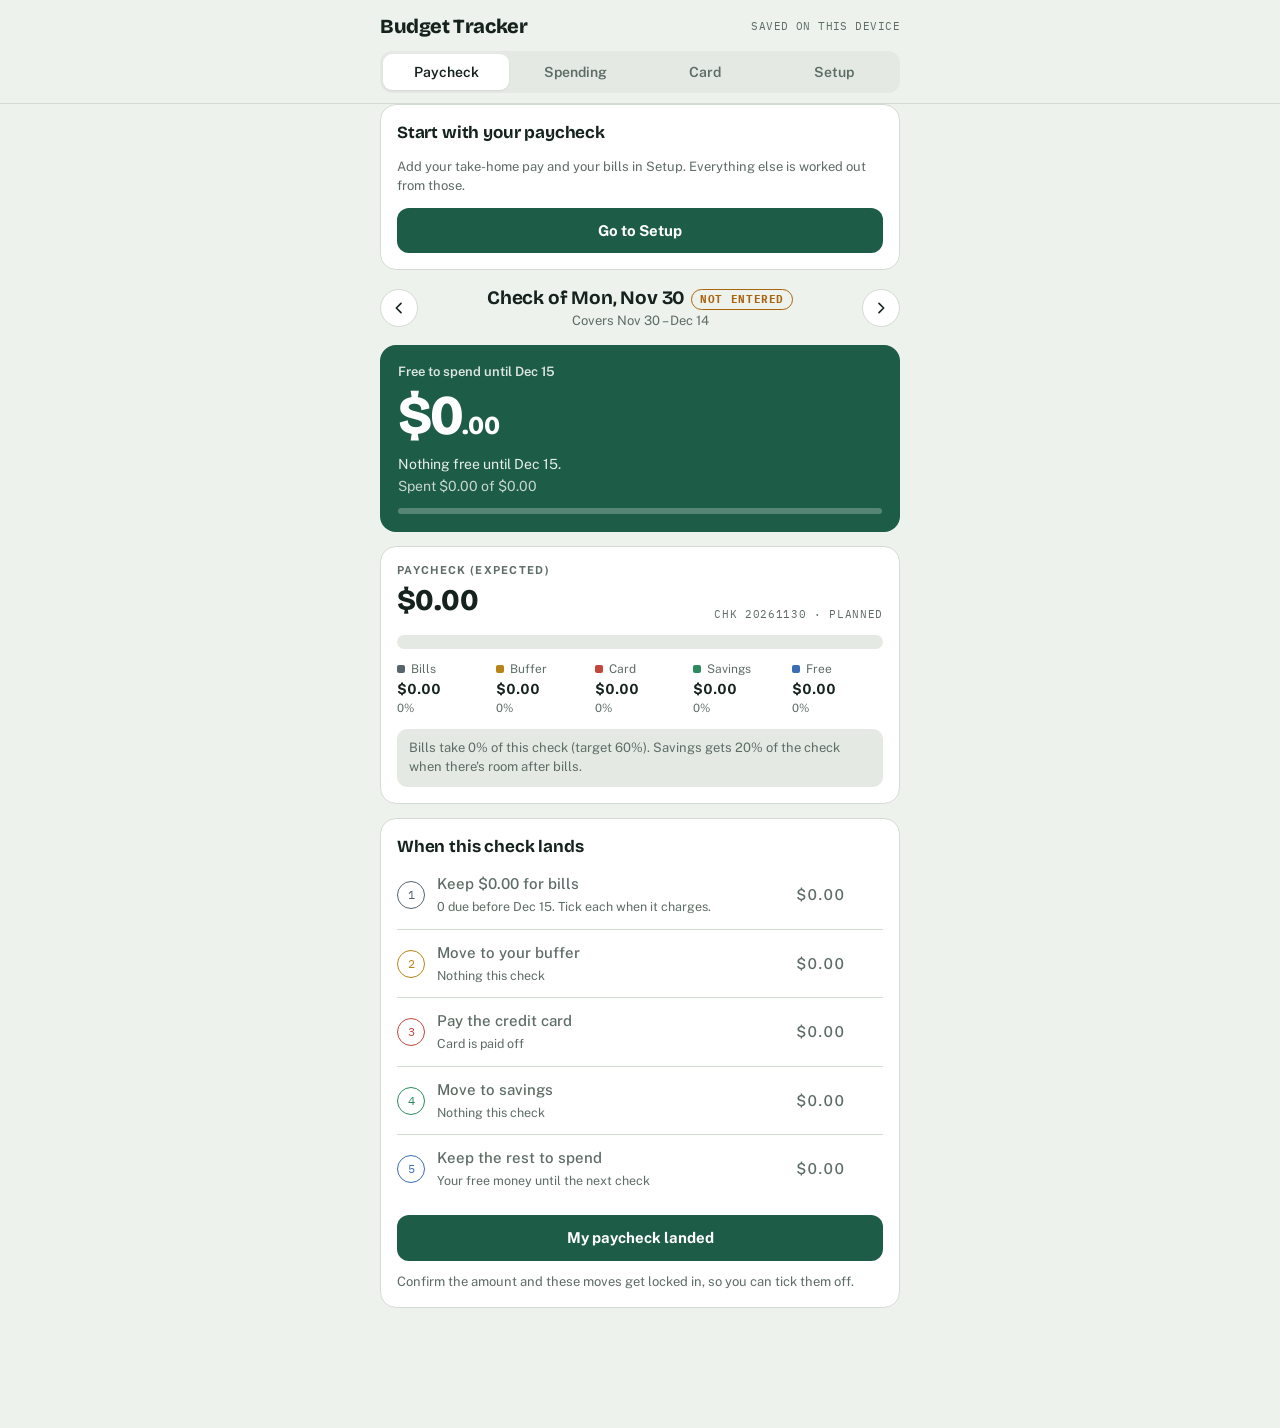
==== budget-tracker/index.html @ e177f589 "Add Budget Tracker: paycheck plan, buffer-then-card payoff, spending log, color themes Co-Authored-B" ====
<!doctype html><html lang="en"><head><meta charset="utf-8"><meta name="viewport" content="width=device-width,initial-scale=1,viewport-fit=cover"><style>:root{color-scheme:light;box-sizing:border-box;padding-top:env(safe-area-inset-top,0px);padding-bottom:env(safe-area-inset-bottom,0px)}body{margin:0;font:14px -apple-system,BlinkMacSystemFont,sans-serif}img{max-width:100%}[hidden]{display:none!important}</style></head><body>
<title>Andres Budget Tracker</title>
<link rel="preconnect" href="https://fonts.googleapis.com">
<link rel="preconnect" href="https://fonts.gstatic.com" crossorigin>
<link rel="stylesheet" href="https://fonts.googleapis.com/css2?family=Bricolage+Grotesque:opsz,wght@12..96,600;12..96,700;12..96,800&family=Public+Sans:wght@400;500;600;700&family=IBM+Plex+Mono:wght@500&display=swap">
<style>
/* Layout: one phone-width column; each paycheck is a cheque stub split into five envelopes (bills, buffer, card, savings, free), with a checklist of what to move when it lands. */
:root{
  --bg:#eef2ed; --surface:#ffffff; --sunk:#e4eae3; --ink:#15221d; --muted:#5d6c65; --line:#d3dcd2;
  --accent:#1d5c47; --accent-ink:#ffffff;
  --c-bills:#56646e; --c-buffer:#b8841a; --c-card:#c2463a; --c-save:#2d8a5d; --c-free:#3a6db3;
  --warn:#a8650e; --bad:#b83a2e; --good:#25784f;
  --display:"Bricolage Grotesque", "Avenir Next", ui-sans-serif, system-ui, sans-serif;
  --body:"Public Sans", ui-sans-serif, system-ui, -apple-system, "Segoe UI", sans-serif;
  --mono:"IBM Plex Mono", ui-monospace, "SF Mono", Menlo, monospace;
  --r:16px;
}
@media (prefers-color-scheme: dark){:root:not([data-theme="light"]){
  --bg:#0e1412; --surface:#161e1b; --sunk:#1d2723; --ink:#e5ebe6; --muted:#93a29b; --line:#27322d;
  --accent:#72c9a3; --accent-ink:#0b1310;
  --c-bills:#a2b2bd; --c-buffer:#e2b14e; --c-card:#ee7a6a; --c-save:#66c592; --c-free:#7ea8e6;
  --warn:#e4a64a; --bad:#ef7b6b; --good:#66c592; color-scheme:dark;
}}
:root[data-theme="dark"]{
  --bg:#0e1412; --surface:#161e1b; --sunk:#1d2723; --ink:#e5ebe6; --muted:#93a29b; --line:#27322d;
  --accent:#72c9a3; --accent-ink:#0b1310;
  --c-bills:#a2b2bd; --c-buffer:#e2b14e; --c-card:#ee7a6a; --c-save:#66c592; --c-free:#7ea8e6;
  --warn:#e4a64a; --bad:#ef7b6b; --good:#66c592; color-scheme:dark;
}
/* Color themes: each swaps the accent (hero, buttons, active states) with its own light and dark value. */
:root[data-accent="ocean"]{--accent:#1f4f8a}
:root[data-accent="plum"]{--accent:#5a3577}
:root[data-accent="ember"]{--accent:#9a3d12}
:root[data-accent="graphite"]{--accent:#2b3036}
:root[data-accent="rose"]{--accent:#8f2f52}
@media (prefers-color-scheme: dark){
  :root:not([data-theme="light"])[data-accent="ocean"]{--accent:#84aee8}
  :root:not([data-theme="light"])[data-accent="plum"]{--accent:#c7a3e3}
  :root:not([data-theme="light"])[data-accent="ember"]{--accent:#f19366}
  :root:not([data-theme="light"])[data-accent="graphite"]{--accent:#c9d1d8}
  :root:not([data-theme="light"])[data-accent="rose"]{--accent:#f08fb3}
}
:root[data-theme="dark"][data-accent="ocean"]{--accent:#84aee8}
:root[data-theme="dark"][data-accent="plum"]{--accent:#c7a3e3}
:root[data-theme="dark"][data-accent="ember"]{--accent:#f19366}
:root[data-theme="dark"][data-accent="graphite"]{--accent:#c9d1d8}
:root[data-theme="dark"][data-accent="rose"]{--accent:#f08fb3}
.swatches{display:grid;grid-template-columns:repeat(3,1fr);gap:8px}
.swatch{display:flex;align-items:center;gap:8px;padding:10px;border:1px solid var(--line);border-radius:12px;background:var(--surface);font-weight:600;font-size:14px;min-width:0}
.swatch i{width:22px;height:22px;border-radius:50%;flex:none;background:linear-gradient(135deg,var(--swl) 50%,var(--swd) 50%)}
.swatch[aria-pressed="true"]{border-color:var(--ink);box-shadow:inset 0 0 0 1px var(--ink)}
@media (max-width:380px){.swatches{grid-template-columns:repeat(2,1fr)}}
*{box-sizing:border-box}
html,body{background:var(--bg)}
body{color:var(--ink);font-family:var(--body);font-size:15px;line-height:1.45;-webkit-font-smoothing:antialiased;padding-inline:16px}
.num{font-variant-numeric:tabular-nums}
button{font:inherit;color:inherit;cursor:pointer;border:0;background:none;padding:0}
button:focus-visible,input:focus-visible,select:focus-visible,a:focus-visible{outline:2px solid var(--accent);outline-offset:2px}
#app{max-width:520px;margin:0 auto;padding-block:0 120px;display:flex;flex-direction:column;gap:14px}

header.top{position:sticky;top:env(safe-area-inset-top,0px);z-index:8;background:var(--bg);padding-block:12px 10px;margin-inline:-16px;padding-inline:16px;border-bottom:1px solid var(--line)}
header.top .in{max-width:520px;margin:0 auto;display:flex;flex-direction:column;gap:10px}
.brand{display:flex;justify-content:space-between;align-items:center;gap:10px}
.brand h1{font-family:var(--display);font-size:20px;font-weight:800;letter-spacing:-.02em;margin:0}
.save{font-family:var(--mono);font-size:11px;color:var(--muted);letter-spacing:.04em;text-transform:uppercase}
.tabs{display:grid;grid-template-columns:repeat(4,1fr);background:var(--sunk);border-radius:12px;padding:3px;gap:3px}
.tabs button{border-radius:9px;padding:8px 4px;font-weight:600;font-size:14px;color:var(--muted)}
.tabs button[aria-current="page"]{background:var(--surface);color:var(--ink);box-shadow:0 1px 2px rgba(0,0,0,.08)}

.pnav{display:flex;align-items:center;gap:10px}
.pnav .mid{flex:1;min-width:0;text-align:center}
.pnav h2{font-family:var(--display);font-size:19px;font-weight:700;margin:0;letter-spacing:-.01em;text-wrap:balance}
.pnav small{display:block;color:var(--muted);font-size:13px}
.arrow{width:38px;height:38px;border-radius:50%;border:1px solid var(--line);background:var(--surface);display:grid;place-items:center;flex:none}
.arrow svg{width:16px;height:16px}
.pill{display:inline-block;font-family:var(--mono);font-size:10.5px;letter-spacing:.06em;text-transform:uppercase;padding:2px 8px;border-radius:99px;background:var(--sunk);color:var(--muted);vertical-align:middle;margin-left:6px}
.pill.on{background:var(--accent);color:var(--accent-ink)}
.pill.warn{background:transparent;border:1px solid var(--warn);color:var(--warn)}

.hero{background:var(--accent);color:var(--accent-ink);border-radius:var(--r);padding:18px}
.hero .lab{font-size:13px;font-weight:600;opacity:.85}
.big{font-family:var(--display);font-size:56px;font-weight:800;letter-spacing:-.04em;line-height:1;margin:6px 0 10px}
.big .c{font-size:26px;letter-spacing:-.01em}
.hero .sub{font-size:14px;opacity:.9}
.hero .track{height:6px;border-radius:9px;background:color-mix(in srgb,var(--accent-ink) 25%,transparent);margin-top:12px;overflow:hidden}
.hero .track i{display:block;height:100%;background:var(--accent-ink);border-radius:9px}
.hero.neg .big{text-decoration:none}

.card{background:var(--surface);border:1px solid var(--line);border-radius:var(--r);padding:16px;display:flex;flex-direction:column;gap:12px}
.card h3{font-family:var(--display);font-size:17px;font-weight:700;margin:0;letter-spacing:-.01em}
.card .hint{font-size:13px;color:var(--muted);margin:0}
.eyebrow{font-size:11px;font-weight:700;letter-spacing:.12em;text-transform:uppercase;color:var(--muted);margin:0}

/* the cheque stub */
.stub{border-top:2px dashed var(--line);padding-top:14px;margin-top:-2px}
.stubhead{display:flex;justify-content:space-between;align-items:flex-end;gap:10px;flex-wrap:wrap}
.stubhead .amt{font-family:var(--display);font-size:30px;font-weight:800;letter-spacing:-.02em}
.micr{font-family:var(--mono);font-size:11px;color:var(--muted);letter-spacing:.06em}
.strip{display:flex;height:14px;border-radius:7px;overflow:hidden;background:var(--sunk);gap:2px}
.strip i{display:block;height:100%;min-width:0}
.legend{display:grid;grid-template-columns:repeat(auto-fit,minmax(88px,1fr));gap:8px}
.legend div{display:flex;flex-direction:column;gap:1px;min-width:0}
.legend span{font-size:12px;color:var(--muted);display:flex;align-items:center;gap:6px}
.legend span::before{content:"";width:8px;height:8px;border-radius:2px;background:var(--dot)}
.legend b{font-weight:700;font-size:14px}
.legend em{font-style:normal;font-size:11.5px;color:var(--muted)}
.note{font-size:13px;color:var(--muted);margin:0;padding:10px 12px;border-radius:10px;background:var(--sunk)}
.note.warn{color:var(--ink);background:color-mix(in srgb,var(--warn) 14%,var(--surface))}
.note.bad{color:var(--ink);background:color-mix(in srgb,var(--bad) 14%,var(--surface))}

/* checklist */
.steps{display:flex;flex-direction:column}
.step{display:grid;grid-template-columns:28px 1fr auto;gap:12px;align-items:center;padding:12px 0;border-top:1px solid var(--line)}
.step:first-child{border-top:0;padding-top:2px}
.step .n{width:28px;height:28px;border-radius:50%;display:grid;place-items:center;font-family:var(--mono);font-size:12px;border:1.5px solid var(--dot,var(--muted));color:var(--dot,var(--muted))}
.step .t{min-width:0}
.step .t b{display:block;font-weight:600}
.step .t small{color:var(--muted);font-size:12.5px}
.step .v{font-weight:700;text-align:right}
.step.zero .t b,.step.zero .v{color:var(--muted);font-weight:500}
.tick{width:28px;height:28px;border-radius:8px;border:1.5px solid var(--line);display:grid;place-items:center;background:var(--surface)}
.tick svg{width:16px;height:16px;opacity:0}
.tick[aria-pressed="true"]{background:var(--good);border-color:var(--good);color:#fff}
.tick[aria-pressed="true"] svg{opacity:1}
.tick:disabled{opacity:.4;cursor:default}
.step.done .t b{text-decoration:line-through;text-decoration-color:var(--muted)}
.bills{margin:4px 0 0 40px;display:flex;flex-direction:column;border-left:2px solid var(--line);padding-left:12px}
.bill{display:grid;grid-template-columns:auto 1fr auto;gap:10px;align-items:center;padding:6px 0;font-size:14px}
.bill .tick{width:22px;height:22px;border-radius:6px}
.bill .tick svg{width:13px;height:13px}
.bill .nm{min-width:0}
.bill .nm small{color:var(--muted);font-family:var(--mono);font-size:11px;margin-left:6px}
.bill button.amt{font-weight:600;border-bottom:1px dashed var(--muted)}
.bill.paid .nm{color:var(--muted);text-decoration:line-through}

.btn{background:var(--accent);color:var(--accent-ink);font-weight:700;border-radius:12px;padding:12px 16px;text-align:center}
.btn.ghost{background:var(--sunk);color:var(--ink)}
.btn.danger{background:transparent;color:var(--bad);border:1px solid var(--bad)}
.btn.sm{padding:8px 12px;font-size:14px;border-radius:10px}
.row2{display:flex;gap:10px;flex-wrap:wrap}
.row2 .btn{flex:1}
.linkbtn{color:var(--accent);font-weight:600;font-size:14px}

.kv{display:flex;flex-direction:column}
.kv div{display:flex;justify-content:space-between;gap:12px;padding:9px 0;border-top:1px solid var(--line);font-size:14.5px}
.kv div:first-child{border-top:0;padding-top:0}
.kv span{color:var(--muted)}
.kv b{font-weight:600;text-align:right}

.meter{height:10px;border-radius:9px;background:var(--sunk);overflow:hidden}
.meter i{display:block;height:100%;border-radius:9px}

.tx{display:grid;grid-template-columns:1fr auto;gap:10px;padding:10px 0;border-top:1px solid var(--line);width:100%;text-align:left;align-items:center}
.tx:first-of-type{border-top:0}
.tx b{font-weight:600;display:block;white-space:nowrap;overflow:hidden;text-overflow:ellipsis}
.tx small{color:var(--muted);font-size:12.5px}
.tag{font-family:var(--mono);font-size:10.5px;letter-spacing:.05em;text-transform:uppercase;padding:1px 6px;border-radius:5px;border:1px solid currentColor;margin-left:6px}
.tag.card{color:var(--c-card)} .tag.debit{color:var(--muted)}
.wk{display:flex;justify-content:space-between;font-size:11px;font-weight:700;letter-spacing:.1em;text-transform:uppercase;color:var(--muted);padding-top:6px}
.empty{color:var(--muted);font-size:14px;text-align:center;padding:14px 0}

.tablewrap{overflow-x:auto;margin-inline:-4px}
table{width:100%;border-collapse:collapse;font-size:13.5px;min-width:340px}
th{font-size:11px;letter-spacing:.08em;text-transform:uppercase;color:var(--muted);font-weight:700;text-align:right;padding:6px 4px;border-bottom:1px solid var(--line)}
th:first-child,td:first-child{text-align:left}
td{padding:8px 4px;border-bottom:1px solid var(--line);text-align:right}
tr.hit td{color:var(--good);font-weight:700}

.fab{position:fixed;right:max(16px,calc(50% - 244px));bottom:calc(20px + env(safe-area-inset-bottom,0px));background:var(--accent);color:var(--accent-ink);font-weight:700;border-radius:99px;padding:14px 20px;box-shadow:0 8px 24px rgba(0,0,0,.2);z-index:9;display:flex;gap:8px;align-items:center}
.fab svg{width:18px;height:18px}

.scrim{position:fixed;inset:0;background:rgba(5,12,9,.5);z-index:30;display:flex;align-items:flex-end;justify-content:center}
.sheet{background:var(--bg);width:100%;max-width:540px;max-height:92%;overflow:auto;border-radius:22px 22px 0 0;padding:12px 16px calc(22px + env(safe-area-inset-bottom,0px))}
@media (min-width:640px){.scrim{align-items:center}.sheet{border-radius:22px}}
.sheet h3{font-family:var(--display);font-size:21px;font-weight:800;margin:8px 0 4px;letter-spacing:-.01em}
.sheet p.hint{color:var(--muted);font-size:14px;margin:0 0 14px}
.sheet form{display:flex;flex-direction:column;gap:14px}
.field{display:flex;flex-direction:column;gap:6px;min-width:0}
.field label,.flabel{font-size:12px;font-weight:700;letter-spacing:.06em;text-transform:uppercase;color:var(--muted)}
.field .hint{font-size:12.5px;color:var(--muted);margin:0}
input,select{font:inherit;color:var(--ink);background:var(--surface);border:1px solid var(--line);border-radius:10px;padding:11px 12px;width:100%;min-width:0}
input[type=range]{padding:0;border:0;background:none;accent-color:var(--accent)}
.money{position:relative}
.money::before{content:"$";position:absolute;left:12px;top:50%;transform:translateY(-50%);color:var(--muted);font-weight:600}
.money input{padding-left:24px}
.money.big input{font-family:var(--display);font-size:34px;font-weight:800;padding:12px 12px 12px 32px}
.money.big::before{font-size:24px;left:14px}
.grid2{display:grid;grid-template-columns:1fr 1fr;gap:10px}
.chips{display:flex;gap:8px;flex-wrap:wrap}
.chips button{padding:9px 14px;border-radius:99px;border:1px solid var(--line);background:var(--surface);font-weight:600;font-size:14px}
.chips button[aria-pressed="true"]{background:var(--accent);border-color:var(--accent);color:var(--accent-ink)}
.toast{position:fixed;left:50%;transform:translateX(-50%);top:calc(14px + env(safe-area-inset-top,0px));background:var(--ink);color:var(--bg);padding:10px 16px;border-radius:99px;font-size:14px;font-weight:600;z-index:50;max-width:calc(100% - 32px)}
.loading{padding:60px 0;text-align:center;color:var(--muted)}
@media (max-width:380px){.big{font-size:46px}.grid2{grid-template-columns:1fr}}
@media (prefers-reduced-motion: no-preference){.sheet{animation:up .2s ease-out}@keyframes up{from{transform:translateY(24px);opacity:.7}to{transform:none;opacity:1}}}
</style>

<header class="top"><div class="in">
  <div class="brand"><h1>Budget Tracker</h1><span class="save" id="savestate">Loading</span></div>
  <nav class="tabs" id="tabs" aria-label="Sections"></nav>
</div></header>
<main id="app"><p class="loading">Loading your paychecks, bills and card balance…</p></main>
<button class="fab" id="fab" hidden data-act="addtx"><svg viewBox="0 0 24 24" fill="none" stroke="currentColor" stroke-width="2.6" stroke-linecap="round"><path d="M12 5v14M5 12h14"/></svg>Add spending</button>
<div id="sheetroot"></div>
<div id="toastroot"></div>

<script>
(function(){
"use strict";
const $=s=>document.querySelector(s);
const esc=s=>String(s??"").replace(/[&<>"']/g,c=>({"&":"&amp;","<":"&lt;",">":"&gt;",'"':"&quot;","'":"&#39;"}[c]));
const r2=n=>Math.round((+n||0)*100)/100;
const sum=a=>r2(a.reduce((t,x)=>t+(+x||0),0));
const clone=o=>JSON.parse(JSON.stringify(o));
const uid=()=>Math.random().toString(36).slice(2,9);
function fmt(n,cents){const neg=n<0;const a=Math.abs(r2(n));const c=cents??(a%1!==0);return(neg?"−$":"$")+a.toLocaleString("en-US",{minimumFractionDigits:c?2:0,maximumFractionDigits:c?2:0});}
function bigMoney(n){const neg=n<0,a=Math.abs(r2(n));const d=Math.floor(a).toLocaleString("en-US");const c=String(Math.round((a%1)*100)).padStart(2,"0");return `${neg?"−":""}$${d}<span class="c">.${c}</span>`;}
const pad=n=>String(n).padStart(2,"0");
const iso=d=>`${d.getFullYear()}-${pad(d.getMonth()+1)}-${pad(d.getDate())}`;
const fromIso=s=>{const[y,m,d]=s.split("-").map(Number);return new Date(y,m-1,d);};
const ld=(y,m)=>new Date(y,m+1,0).getDate();
const DOW=["Sun","Mon","Tue","Wed","Thu","Fri","Sat"],MON=["Jan","Feb","Mar","Apr","May","Jun","Jul","Aug","Sep","Oct","Nov","Dec"];
const md=d=>`${MON[d.getMonth()]} ${d.getDate()}`;
const dmd=d=>`${DOW[d.getDay()]}, ${md(d)}`;
const ord=n=>n+(["th","st","nd","rd"][(n%100-20)%10]||["th","st","nd","rd"][n%100]||"th");
const dayLabel=d=>d==="each"?"Every check":d>=31?"Last day":ord(d);
const ICON={
  l:'<svg viewBox="0 0 24 24" fill="none" stroke="currentColor" stroke-width="2.4" stroke-linecap="round" stroke-linejoin="round"><path d="M15 5l-7 7 7 7"/></svg>',
  r:'<svg viewBox="0 0 24 24" fill="none" stroke="currentColor" stroke-width="2.4" stroke-linecap="round" stroke-linejoin="round"><path d="M9 5l7 7-7 7"/></svg>',
  ok:'<svg viewBox="0 0 24 24" fill="none" stroke="currentColor" stroke-width="3" stroke-linecap="round" stroke-linejoin="round"><path d="M5 12.5l4.5 4.5L19 7"/></svg>'
};

// ---------- state ----------
const BASE_SETTINGS={payAmount:0,payDays:[15,31],split:{bills:60,savings:20},bufferTarget:1000,order:"buffer",payoffMode:true,keepFree:0,bills:[]};
// ---------- look (color theme + light/dark) ----------
const ACCENTS=[["bank","Bank green","#1d5c47","#72c9a3"],["ocean","Ocean","#1f4f8a","#84aee8"],["plum","Plum","#5a3577","#c7a3e3"],["ember","Ember","#9a3d12","#f19366"],["graphite","Graphite","#2b3036","#c9d1d8"],["rose","Rose","#8f2f52","#f08fb3"]];
const LOOK="andres-budget-look";const hostTheme=document.documentElement.getAttribute("data-theme");
let look={accent:"bank",mode:"system"};
try{look={...look,...JSON.parse(localStorage.getItem(LOOK)||"{}")};}catch(e){}
function applyLook(){const r=document.documentElement;
  if(look.accent&&look.accent!=="bank")r.setAttribute("data-accent",look.accent);else r.removeAttribute("data-accent");
  if(look.mode==="light"||look.mode==="dark")r.setAttribute("data-theme",look.mode);else if(hostTheme)r.setAttribute("data-theme",hostTheme);else r.removeAttribute("data-theme");}
applyLook();
function setLook(patch){look={...look,...patch};applyLook();try{localStorage.setItem(LOOK,JSON.stringify(look));}catch(e){}S.look={...look};saveSettings();render();}
const payoffOn=bal=>S.payoffMode!==false&&(r2(S.bufferTarget-bal.buffer)>0.004||bal.card>0.004);
let S=clone(BASE_SETTINGS), B={buffer:0,card:0,savings:0,log:[]}, P={};
let mode="loading", DB=null, loaded={s:false,b:false,p:false}, pending=0, readOnly=false;
let DATES=[], CUR=0;
const TABS=[["plan","Paycheck"],["spend","Spending"],["card","Card"],["setup","Setup"]];
let ui={tab:(TABS.some(t=>t[0]===location.hash.slice(1))?location.hash.slice(1):"plan"),idx:null};

function normSettings(o){const s={...clone(BASE_SETTINGS),...clone(o||{})};s.split={...BASE_SETTINGS.split,...(s.split||{})};s.bills=(s.bills||[]).map(b=>({id:b.id||uid(),name:b.name||"Bill",amount:+b.amount||0,day:b.day==="each"?"each":Math.min(31,Math.max(1,+b.day||1)),variable:!!b.variable}));s.payDays=(s.payDays&&s.payDays.length?s.payDays:[15,31]).map(Number).sort((a,b)=>a-b);return s;}
function normBal(o){const b={buffer:0,card:0,savings:0,log:[],...clone(o||{})};b.buffer=r2(b.buffer);b.card=r2(b.card);b.savings=r2(b.savings);b.log=Array.isArray(b.log)?b.log:[];return b;}

function buildDates(){
  const t=new Date();const out=[];
  for(let k=-8;k<=26;k++){const base=new Date(t.getFullYear(),t.getMonth()+k,1);const y=base.getFullYear(),m=base.getMonth();
    [...new Set(S.payDays.map(d=>Math.min(d,ld(y,m))))].sort((a,b)=>a-b).forEach(d=>out.push(new Date(y,m,d)));}
  DATES=out;const ti=iso(t);CUR=0;DATES.forEach((d,i)=>{if(iso(d)<=ti)CUR=i;});
  if(ui.idx==null||ui.idx<0||ui.idx>=DATES.length-1)ui.idx=CUR;
}
const pid=i=>"p"+iso(DATES[i]);
const per=i=>P[pid(i)]||{};
function idxForDate(d){let k=0;DATES.forEach((x,i)=>{if(x<=d)k=i;});return k;}

function billsFor(i){
  const a=DATES[i],b=DATES[i+1];const res=[];
  S.bills.forEach(bl=>{
    if(bl.day==="each"){res.push({...bl,due:a});return;}
    for(const dd of [a,b]){const y=dd.getFullYear(),m=dd.getMonth();const due=new Date(y,m,Math.min(bl.day,ld(y,m)));
      if(due>=a&&due<b&&!res.some(r=>r.id===bl.id))res.push({...bl,due});}
  });
  return res.sort((x,y)=>x.due-y.due);
}
function billLines(i){const p=per(i);return billsFor(i).map(bl=>{const o=(p.bills||{})[bl.id]||{};return{...bl,amt:o.amt!=null?r2(o.amt):bl.amount,paid:!!o.paid};});}

function plan(i,bal){
  const p=per(i);const pay=r2(p.amount!=null?p.amount:S.payAmount);const lines=billLines(i);const billsTotal=sum(lines.map(l=>l.amt));const left=r2(pay-billsTotal);
  let b,c,s,save;
  if(p.locked){b=r2(p.locked.buffer);c=r2(p.locked.card);s=r2(p.locked.savings);save=r2(b+c+s);}
  else{const need=Math.max(0,r2(S.bufferTarget-bal.buffer));const owe=Math.max(0,r2(bal.card));const keep=Math.max(0,+S.keepFree||0);
    // Payoff mode: everything after bills (minus the free-money allowance) fills the buffer, then the card. Normal mode: the savings % does.
    const pool=payoffOn(bal)?Math.floor(Math.max(0,left-keep)):Math.floor(Math.min(pay*S.split.savings/100,Math.max(0,left)));
    if(S.order==="card"){c=Math.min(pool,owe);b=Math.min(r2(pool-c),need);}else{b=Math.min(pool,need);c=Math.min(r2(pool-b),owe);}
    b=r2(b);c=r2(c);
    if(payoffOn(bal)){const done=r2(need+owe-b-c)<=0.004;s=done?Math.floor(Math.min(pay*S.split.savings/100,Math.max(0,left-b-c-keep))):0;}
    else s=r2(pool-b-c);
    save=r2(b+c+s);}
  return{pay,lines,billsTotal,left,save,buffer:b,card:c,savings:s,fun:r2(left-save),locked:!!p.locked};
}
function spentOf(i){const tx=per(i).tx||[];const card=sum(tx.filter(t=>t.method==="card").map(t=>t.amount));const debit=sum(tx.filter(t=>t.method!=="card").map(t=>t.amount));return{card,debit,total:r2(card+debit),covered:r2(per(i).coverPaid||0)};}

// Walk forward from the current check, applying planned moves to simulated balances.
function projection(n){
  const sim={buffer:B.buffer,card:B.card,savings:B.savings};const rows=[];const before={};
  for(let i=CUR;i<Math.min(CUR+n,DATES.length-1);i++){
    before[i]={...sim};const p=per(i);const pl=plan(i,sim);const mv=p.moves||{};
    const db=p.locked&&mv.buffer?0:pl.buffer, dc=p.locked&&mv.card?0:pl.card, ds=p.locked&&mv.savings?0:pl.savings;
    sim.buffer=r2(sim.buffer+db);sim.card=r2(Math.max(0,sim.card-dc));sim.savings=r2(sim.savings+ds);
    rows.push({i,pl,after:{...sim}});
  }
  return{rows,before};
}
function planShown(i){if(per(i).locked||i<=CUR)return plan(i,B);const pr=projection(i-CUR+1);return plan(i,pr.before[i]||B);}

// ---------- persistence ----------
const LS="andres-budget-v1";
let chains={};
function setSave(){const el=$("#savestate");if(!el)return;el.textContent=mode==="loading"?"Loading":mode==="local"?"Saved on this device":readOnly?"View only":pending?"Saving…":"Saved";}
function write(path,data){
  if(mode==="local"){try{localStorage.setItem(LS,JSON.stringify({settings:S,balances:B,periods:P}));}catch(e){}setSave();return;}
  if(mode!=="db"||readOnly)return;
  pending++;setSave();
  const prev=chains[path]||Promise.resolve();
  chains[path]=prev.then(()=>DB.doc(path).set(clone(data))).catch(e=>{
    if(e&&e.code==="invalid_argument"){readOnly=true;toast("You can view this budget but not change it.");}
    else toast("Couldn't save that change. Check your connection and try again.");
  }).finally(()=>{pending--;setSave();});
}
const saveSettings=()=>write("budget/settings",S);
const saveBal=()=>write("budget/balances",B);
const savePer=i=>{const id=pid(i);P[id]={date:iso(DATES[i]),...(P[id]||{})};write("periods/"+id,P[id]);};
function logBal(kind,amt,note){B.log.unshift({t:Date.now(),kind,amt:r2(amt),note:note||"",card:B.card,buffer:B.buffer});B.log=B.log.slice(0,80);}

function startLocal(){
  if(mode!=="loading")return;mode="local";
  try{const v=JSON.parse(localStorage.getItem(LS)||"null");if(v){S=normSettings(v.settings);B=normBal(v.balances);P=v.periods||{};}}catch(e){}
  buildDates();render();
}
async function boot(){
  const fallback=setTimeout(startLocal,11000);
  if(!window.claude||typeof window.claude.use!=="function"){clearTimeout(fallback);startLocal();return;}
  let db=null;try{[db]=await Promise.all([window.claude.use("db"),window.claude.use("user")]);}catch(e){}
  clearTimeout(fallback);
  if(!db){startLocal();return;}
  if(mode!=="loading")return;
  DB=db;mode="db";
  const go=()=>{if(loaded.s&&loaded.b&&loaded.p){buildDates();render();}};
  const err=()=>{toast("Lost the connection to your saved budget. Reload to reconnect.");};
  db.doc("budget/settings").onSnapshot(s=>{S=normSettings(s.exists?s.data():null);if(S.look){look={...look,...S.look};applyLook();try{localStorage.setItem(LOOK,JSON.stringify(look));}catch(e){}}loaded.s=true;go();},err);
  db.doc("budget/balances").onSnapshot(s=>{B=normBal(s.exists?s.data():null);loaded.b=true;go();},err);
  db.collection("periods").onSnapshot(q=>{const o={};q.docs.forEach(d=>{o[d.id]=clone(d.data());});P=o;loaded.p=true;go();},err);
}

// ---------- render ----------
function render(){
  $("#tabs").innerHTML=TABS.map(([k,l])=>`<button data-tab="${k}" ${ui.tab===k?'aria-current="page"':""}>${l}</button>`).join("");
  setSave();
  if(mode==="loading")return;
  const views={plan:vPlan,spend:vSpend,card:vCard,setup:vSetup};
  const y=window.scrollY;
  $("#app").innerHTML=(setupNeeded()&&ui.tab!=="setup"?setupBanner():"")+views[ui.tab]();
  window.scrollTo(0,y);
  $("#fab").hidden=!(ui.tab==="plan"||ui.tab==="spend")||setupNeeded();
}
const setupNeeded=()=>!S.payAmount;
function setupBanner(){return `<section class="card"><h3>Start with your paycheck</h3><p class="hint">Add your take-home pay and your bills in Setup. Everything else is worked out from those.</p><button class="btn" data-tab="setup">Go to Setup</button></section>`;}

function pnav(){
  const i=ui.idx,a=DATES[i],b=new Date(DATES[i+1]-864e5);const p=per(i);
  const st=i===CUR?(p.locked?'<span class="pill on">Current</span>':'<span class="pill warn">Not entered</span>'):i===CUR+1?'<span class="pill">Next up</span>':i>CUR?'<span class="pill">Upcoming</span>':(p.locked?'<span class="pill">Past</span>':'<span class="pill">Past</span>');
  return `<div class="pnav"><button class="arrow" data-act="prev" aria-label="Previous paycheck" ${i<=0?"disabled":""}>${ICON.l}</button>
  <div class="mid"><h2>Check of ${dmd(a)}${st}</h2><small>Covers ${md(a)} – ${md(b)}</small></div>
  <button class="arrow" data-act="next" aria-label="Next paycheck" ${i>=DATES.length-2?"disabled":""}>${ICON.r}</button></div>`;
}
function daysLeft(i){const end=DATES[i+1];const t=new Date();t.setHours(0,0,0,0);return Math.max(1,Math.round((end-t)/864e5));}

function vPlan(){
  const i=ui.idx;const pl=planShown(i);const p=per(i);const sp=spentOf(i);const mv=p.moves||{};
  let h=pnav();
  // hero
  if(i<=CUR){
    const free=r2(pl.fun-sp.total);const pct=pl.fun>0?Math.min(100,sp.total/pl.fun*100):(sp.total>0?100:0);
    const sub=i===CUR?(free>0?`${fmt(r2(free/daysLeft(i)),true)} a day for the next ${daysLeft(i)} day${daysLeft(i)>1?"s":""}`:free<0?`Over by ${fmt(-free,true)}. It'll come out of your next check.`:`Nothing free until ${md(DATES[i+1])}.`):`Spent ${fmt(sp.total,true)} of ${fmt(pl.fun,true)}`;
    h+=`<section class="hero"><div class="lab">${i===CUR?`Free to spend until ${md(DATES[i+1])}`:"Left unspent this period"}</div><div class="big num">${bigMoney(free)}</div><div class="sub">${sub}</div>${i===CUR?`<div class="sub" style="opacity:.75;margin-top:2px">Spent ${fmt(sp.total,true)} of ${fmt(pl.fun,true)}</div>`:""}<div class="track"><i style="width:${pct}%"></i></div></section>`;
  }else{
    h+=`<section class="hero"><div class="lab">Planned free money from this check</div><div class="big num">${bigMoney(pl.fun)}</div><div class="sub">Lands ${dmd(DATES[i])}. Numbers assume no new card spending before then.</div></section>`;
  }
  // card cover prompt
  const owed=r2(sp.card-sp.covered);
  if(i<=CUR&&owed>0.004)h+=`<section class="card"><h3>Cover this period's card purchases</h3><p class="hint">You put ${fmt(sp.card,true)} on the card from your free money${sp.covered?`, and already sent ${fmt(sp.covered,true)}`:""}. The cash is still in checking, so send it to the card to keep the balance from growing.</p><button class="btn" data-act="cover" data-amt="${owed}">Pay ${fmt(owed,true)} to the card</button></section>`;
  // stub
  const segs=[["Bills",pl.billsTotal,"--c-bills"],["Buffer",pl.buffer,"--c-buffer"],["Card",pl.card,"--c-card"],["Savings",pl.savings,"--c-save"],["Free",Math.max(0,pl.fun),"--c-free"]];
  const tot=Math.max(pl.pay,pl.billsTotal,1);const billPct=pl.pay?Math.round(pl.billsTotal/pl.pay*100):0;
  let target;
  if(pl.left<0)target=`<p class="note bad">Bills due before your next check are ${fmt(-pl.left,true)} more than this paycheck. Cover the gap from your buffer, then refill it next check.</p>`;
  else if(billPct>S.split.bills)target=`<p class="note warn">Bills take ${billPct}% of this check, over your ${S.split.bills}% target. That's normal for the check that pays rent; your other check carries the savings.</p>`;
  else target=`<p class="note">Bills take ${billPct}% of this check (target ${S.split.bills}%). Savings gets ${S.split.savings}% of the check when there's room after bills.</p>`;
  if(!pl.locked&&pl.left>0&&payoffOn(i<=CUR?B:(projection(i-CUR+1).before[i]||B)))target+=`<p class="note">Payoff mode: everything left after bills${S.keepFree?` except ${fmt(S.keepFree)} to spend`:""} goes to your buffer, then the card. The ${S.split.savings}% split comes back once both are done.</p>`;
  h+=`<section class="card"><div class="stubhead"><div><p class="eyebrow">Paycheck${pl.locked?"":" (expected)"}</p><div class="amt num">${fmt(pl.pay,true)}</div></div><span class="micr">CHK ${iso(DATES[i]).replaceAll("-","")} · ${pl.locked?"LANDED":"PLANNED"}</span></div>
  <div class="strip" role="img" aria-label="How this paycheck splits">${segs.filter(s=>s[1]>0).map(s=>`<i style="width:${s[1]/tot*100}%;background:var(${s[2]})"></i>`).join("")}</div>
  <div class="legend">${segs.map(s=>`<div style="--dot:var(${s[2]})"><span>${s[0]}</span><b class="num">${fmt(s[1],true)}</b><em>${pl.pay?Math.round(s[1]/pl.pay*100):0}%</em></div>`).join("")}</div>${target}</section>`;
  // checklist
  const lk=pl.locked;
  const step=(n,key,label,amt,sub,color)=>{const zero=amt<=0.004;const on=!!mv[key];
    return `<div class="step${zero?" zero":""}${on?" done":""}" style="--dot:var(${color})"><span class="n">${n}</span><div class="t"><b>${label}</b><small>${sub}</small></div>
    <div class="row2" style="align-items:center;gap:10px;flex-wrap:nowrap"><span class="v num">${fmt(amt,true)}</span>${key&&!zero?`<button class="tick" data-act="move" data-k="${key}" aria-pressed="${on}" aria-label="Mark done" ${lk?"":"disabled"}>${ICON.ok}</button>`:'<span style="width:28px"></span>'}</div></div>`;};
  const billRows=pl.lines.length?`<div class="bills">${pl.lines.map(l=>`<div class="bill${l.paid?" paid":""}"><button class="tick" data-act="billpaid" data-id="${l.id}" aria-pressed="${l.paid}" aria-label="Mark ${esc(l.name)} paid">${ICON.ok}</button><span class="nm">${esc(l.name)}<small>${l.day==="each"?"this check":DOW[l.due.getDay()]+" "+md(l.due)}</small></span><button class="amt num" data-act="billamt" data-id="${l.id}" aria-label="Change ${esc(l.name)} amount">${fmt(l.amt,true)}</button></div>`).join("")}</div>`:"";
  const afterCard=Math.max(0,r2((i<=CUR?B.card:(projection(i-CUR+1).before[i]||B).card)-(mv.card?0:pl.card)));
  const bufNow=i<=CUR?B.buffer:(projection(i-CUR+1).before[i]||B).buffer;
  h+=`<section class="card"><div class="stubhead"><h3>${lk?"Do these in order":"When this check lands"}</h3>${lk?`<button class="linkbtn" data-act="adjust">Adjust</button>`:""}</div>
  <div class="steps">
   <div>${step(1,null,`Keep ${fmt(pl.billsTotal,true)} for bills`,pl.billsTotal,`${pl.lines.length} due before ${md(DATES[i+1])}. Tick each when it charges.`,"--c-bills")}${billRows}</div>
   ${step(2,"buffer","Move to your buffer",pl.buffer,pl.buffer>0?`Buffer ${fmt(bufNow)} of ${fmt(S.bufferTarget)}`:bufNow>=S.bufferTarget?"Buffer is full":"Nothing this check","--c-buffer")}
   ${step(3,"card","Pay the credit card",pl.card,pl.card>0?`Balance after: ${fmt(afterCard,true)}`:B.card<=0?"Card is paid off":"Nothing this check","--c-card")}
   ${step(4,"savings","Move to savings",pl.savings,pl.savings>0?"Long-term savings":"Nothing this check","--c-save")}
   ${step(5,null,"Keep the rest to spend",Math.max(0,pl.fun),"Your free money until the next check","--c-free")}
  </div>
  ${lk?"":`<button class="btn" data-act="landed" ${i>CUR+1?"disabled style=\"opacity:.5\"":""}>My paycheck landed</button>${i>CUR+1?`<p class="hint">You can enter this check once it's the next one up.</p>`:`<p class="hint">Confirm the amount and these moves get locked in, so you can tick them off.</p>`}`}
  </section>`;
  return h;
}

function vSpend(){
  const i=ui.idx;const pl=planShown(i);const sp=spentOf(i);const tx=(per(i).tx||[]).slice().sort((a,b)=>b.date.localeCompare(a.date)||b.t-a.t);
  let h=pnav();
  h+=`<section class="card"><div class="legend">
   <div style="--dot:var(--c-free)"><span>Free money</span><b class="num">${fmt(pl.fun,true)}</b></div>
   <div style="--dot:var(--c-bills)"><span>Debit spent</span><b class="num">${fmt(sp.debit,true)}</b></div>
   <div style="--dot:var(--c-card)"><span>Card spent</span><b class="num">${fmt(sp.card,true)}</b></div>
   <div style="--dot:var(--accent)"><span>Left</span><b class="num">${fmt(r2(pl.fun-sp.total),true)}</b></div></div>
   <div class="meter"><i style="width:${pl.fun>0?Math.min(100,sp.total/pl.fun*100):0}%;background:${sp.total>pl.fun?"var(--bad)":"var(--c-free)"}"></i></div>
   ${r2(sp.card-sp.covered)>0.004?`<div class="row2" style="align-items:center"><p class="hint" style="flex:2">${fmt(r2(sp.card-sp.covered),true)} on the card isn't covered yet.</p><button class="btn sm" data-act="cover" data-amt="${r2(sp.card-sp.covered)}">Pay it</button></div>`:""}</section>`;
  h+=`<section class="card"><h3>Spending this period</h3>`;
  if(!tx.length)h+=`<p class="empty">No spending logged yet. Tap Add spending each time you buy something outside your bills.</p>`;
  else{
    let wk="";tx.forEach(t=>{const d=fromIso(t.date);const ws=new Date(d);ws.setDate(d.getDate()-d.getDay());const k=iso(ws);
      if(k!==wk){wk=k;const wsum=sum(tx.filter(x=>{const xd=fromIso(x.date);const xs=new Date(xd);xs.setDate(xd.getDate()-xd.getDay());return iso(xs)===k;}).map(x=>x.amount));h+=`<div class="wk"><span>Week of ${md(ws)}</span><span class="num">${fmt(wsum,true)}</span></div>`;}
      h+=`<button class="tx" data-act="edittx" data-id="${t.id}"><span><b>${esc(t.note||"Spending")}<span class="tag ${t.method==="card"?"card":"debit"}">${t.method==="card"?"Card":"Debit"}</span></b><small>${dmd(d)}</small></span><span class="num" style="font-weight:700">${fmt(t.amount,true)}</span></button>`;});
  }
  return h+`</section>`;
}

function vCard(){
  const pr=projection(26);const payoff=B.card>0?pr.rows.find(r=>r.after.card<=0):null;
  let h=`<section class="hero" style="background:${B.card>0?"var(--c-card)":"var(--good)"}"><div class="lab">Credit card balance</div><div class="big num">${bigMoney(B.card)}</div>
  <div class="sub">${B.card<=0?"Paid off. Keep it at $0 by covering card purchases each period.":payoff?`At this pace it hits $0 with your ${md(DATES[payoff.i])} check.`:"Not paid off within the next year at this pace. Raise your savings % in Setup to speed it up."}</div></section>
  <div class="row2"><button class="btn" data-act="setbal" data-k="card">Update card balance</button></div>`;
  const bp=S.bufferTarget?Math.min(100,B.buffer/S.bufferTarget*100):100;
  h+=`<section class="card"><div class="stubhead"><h3>Buffer</h3><button class="linkbtn" data-act="setbal" data-k="buffer">Update</button></div>
   <div class="stubhead"><span class="amt num" style="font-size:24px">${fmt(B.buffer,true)}</span><span class="micr">TARGET ${fmt(S.bufferTarget)}</span></div>
   <div class="meter"><i style="width:${bp}%;background:var(--c-buffer)"></i></div>
   <p class="hint">${B.buffer>=S.bufferTarget?"Full. Surprise bills come out of here, not the card.":`Until this is full, ${S.order==="card"?"the card gets paid first, then the buffer fills.":"your savings money fills this first, then goes to the card."} You can change the order in Setup.`}</p></section>`;
  h+=`<section class="card"><div class="stubhead"><h3>Savings</h3><button class="linkbtn" data-act="setbal" data-k="savings">Update</button></div><span class="amt num" style="font-family:var(--display);font-size:24px;font-weight:800">${fmt(B.savings,true)}</span></section>`;
  const rows=[];for(const r of pr.rows){rows.push(r);if(r.after.card<=0&&r.after.buffer>=S.bufferTarget&&rows.length>=4)break;if(rows.length>=14)break;}
  h+=`<section class="card"><h3>Payoff schedule</h3><p class="hint">Each paycheck from now, assuming your bills stay the same and you cover any new card purchases.</p>
   <div class="tablewrap"><table class="num"><thead><tr><th>Check</th><th>Buffer</th><th>Card pmt</th><th>Card after</th><th>Savings</th></tr></thead><tbody>
   ${rows.map(r=>`<tr class="${payoff&&r.i===payoff.i?"hit":""}"><td>${md(DATES[r.i])}${per(r.i).locked?" ✓":""}</td><td>${fmt(r.pl.buffer)}</td><td>${fmt(r.pl.card)}</td><td>${fmt(r.after.card)}</td><td>${fmt(r.pl.savings)}</td></tr>`).join("")}
   </tbody></table></div></section>`;
  const log=B.log.slice(0,15);
  h+=`<section class="card"><h3>Activity</h3>${log.length?`<div class="kv">${log.map(l=>`<div><span>${esc(l.note||l.kind)}<br><small class="micr">${new Date(l.t).toLocaleDateString("en-US",{month:"short",day:"numeric"})}</small></span><b class="num">${l.amt>0?"+":""}${fmt(l.amt,true)}</b></div>`).join("")}</div>`:`<p class="empty">Card payments, purchases and balance updates show up here.</p>`}</section>`;
  return h;
}

function vSetup(){
  const fn=Math.max(0,100-S.split.bills-S.split.savings);
  // monthly view from the next full cycle of checks
  const pr=projection(S.payDays.length+1);const cyc=pr.rows.slice(1,1+S.payDays.length);const mPay=sum(cyc.map(r=>r.pl.pay));
  const mB=sum(cyc.map(r=>r.pl.billsTotal)),mS=sum(cyc.map(r=>r.pl.save)),mF=sum(cyc.map(r=>Math.max(0,r.pl.fun)));
  const pc=v=>mPay?Math.round(v/mPay*100)+"%":"–";
  let h=`<section class="card"><div class="stubhead"><h3>Paycheck</h3><button class="linkbtn" data-act="editpay">Edit</button></div>
   <div class="kv"><div><span>Take-home per check</span><b class="num">${fmt(S.payAmount,true)}</b></div><div><span>Paydays</span><b>${S.payDays.map(dayLabel).join(" and ")}</b></div></div></section>
  <section class="card"><div class="stubhead"><h3>Split</h3><button class="linkbtn" data-act="editsplit">Edit</button></div>
   <div class="kv"><div><span>Bills target</span><b>${S.split.bills}%</b></div><div><span>Savings (buffer, card, then savings)</span><b>${S.split.savings}%</b></div><div><span>Free to spend target</span><b>${fn}%</b></div>
   <div><span>Buffer target</span><b class="num">${fmt(S.bufferTarget)}</b></div><div><span>Order</span><b>${S.order==="card"?"Card, then buffer":"Buffer, then card"}</b></div>
   <div><span>Payoff mode</span><b>${S.payoffMode!==false?(payoffOn(B)?"On":"On (done)"):"Off"}</b></div>${S.payoffMode!==false?`<div><span>Keep free per check while paying off</span><b class="num">${fmt(S.keepFree||0)}</b></div>`:""}</div>
   ${mPay?`<p class="note">Over a full month your bills are ${pc(mB)} of pay, savings ${pc(mS)}, free ${pc(mF)}.</p>`:""}</section>
  <section class="card"><div class="stubhead"><h3>Bills</h3><button class="linkbtn" data-act="editbill">Add bill</button></div>
   ${S.bills.length?`<div class="kv">${S.bills.slice().sort((a,b)=>(a.day==="each"?0:a.day)-(b.day==="each"?0:b.day)).map(b=>`<div><button style="text-align:left;flex:1" data-act="editbill" data-id="${b.id}"><b style="text-align:left">${esc(b.name)}</b>${b.variable?' <span class="tag debit">Varies</span>':""}<br><small style="color:var(--muted)">${b.day==="each"?"Comes out of every check":"Charges on the "+dayLabel(b.day)}</small></button><b class="num">${fmt(b.amount,true)}</b></div>`).join("")}
   <div><span>Monthly total</span><b class="num">${fmt(sum(S.bills.map(b=>b.day==="each"?b.amount*S.payDays.length:b.amount)),true)}</b></div></div>`:`<p class="empty">No bills yet. Add rent, utilities, loans and anything that charges on a set day.</p>`}
   <p class="hint">Each bill is paid from the paycheck that lands before its charge date. Split twice-a-month costs like groceries into two bills.</p></section>
  <section class="card"><h3>Color theme</h3>
   <div class="swatches">${ACCENTS.map(([k,n,l,d])=>`<button class="swatch" data-act="accent" data-v="${k}" aria-pressed="${look.accent===k}" style="--swl:${l};--swd:${d}"><i></i>${n}</button>`).join("")}</div>
   <div class="chips">${[["system","Match device"],["light","Light"],["dark","Dark"]].map(([k,n])=>`<button data-act="mode" data-v="${k}" aria-pressed="${look.mode===k}">${n}</button>`).join("")}</div></section>
  <section class="card"><h3>Balances</h3><div class="kv"><div><span>Credit card</span><b class="num">${fmt(B.card,true)}</b></div><div><span>Buffer</span><b class="num">${fmt(B.buffer,true)}</b></div><div><span>Savings</span><b class="num">${fmt(B.savings,true)}</b></div></div>
   <div class="row2"><button class="btn ghost sm" data-act="setbal" data-k="card">Card</button><button class="btn ghost sm" data-act="setbal" data-k="buffer">Buffer</button><button class="btn ghost sm" data-act="setbal" data-k="savings">Savings</button></div></section>`;
  return h;
}

// ---------- sheets ----------
let sheet=null;
function openSheet(html,onSubmit,onClick){
  $("#sheetroot").innerHTML=`<div class="scrim" id="scrim"><div class="sheet" role="dialog" aria-modal="true">${html}</div></div>`;
  sheet={onSubmit,onClick};
  const f=$("#sheetroot form");if(f){f.addEventListener("submit",e=>{e.preventDefault();sheet.onSubmit(new FormData(f),f);});const first=f.querySelector("input:not([type=hidden]):not([type=range])");if(first)setTimeout(()=>first.focus(),40);}
}
function closeSheet(){$("#sheetroot").innerHTML="";sheet=null;}
const num=v=>r2(parseFloat(String(v).replace(/[$,]/g,""))||0);
const money=(id,label,val,extra)=>`<div class="field"><label for="${id}">${label}</label><div class="money${extra?" big":""}"><input id="${id}" name="${id}" inputmode="decimal" value="${val!=null?r2(val):""}" autocomplete="off"></div></div>`;
const actions=(save,del)=>`<div class="row2">${del?`<button type="button" class="btn danger" data-sact="del">${del}</button>`:""}<button type="button" class="btn ghost" data-sact="close">Cancel</button><button class="btn">${save}</button></div>`;

function sheetLanded(){
  const i=ui.idx;const p=per(i);
  const calc=amt=>{const id=pid(i);const orig=P[id];P[id]={...(orig||{}),amount:amt};const pl=plan(i,B);if(orig)P[id]=orig;else delete P[id];return pl;};
  const pl=planShown(i);
  openSheet(`<h3>Paycheck for ${dmd(DATES[i])}</h3><p class="hint">Enter what actually hit your account. The moves below update to match; change any of them if you want.</p>
  <form>${money("pay","Amount that landed",pl.pay,true)}
   <div class="grid2">${money("buffer","To buffer",pl.buffer)}${money("card","To credit card",pl.card)}</div>${money("savings","To savings",pl.savings)}
   <p class="note" id="leftnote"></p>${actions("Lock it in")}</form>`,fd=>{
     const amt=num(fd.get("pay"));const lockv={buffer:num(fd.get("buffer")),card:num(fd.get("card")),savings:num(fd.get("savings"))};
     P[pid(i)]={...per(i),amount:amt,locked:lockv,moves:per(i).moves||{}};savePer(i);closeSheet();render();toast("Paycheck locked in. Tick off each move as you make it.");});
  const f=$("#sheetroot form");let touched=false;
  const upd=()=>{const amt=num(f.pay.value);const bt=billLines(i).reduce((t,l)=>t+l.amt,0);const fun=r2(amt-bt-num(f.buffer.value)-num(f.card.value)-num(f.savings.value));
    $("#leftnote").textContent=`Bills ${fmt(r2(bt),true)} · free to spend ${fmt(fun,true)}`;$("#leftnote").className="note"+(fun<0?" bad":"");};
  f.pay.addEventListener("input",()=>{if(!touched){const c=calc(num(f.pay.value));f.buffer.value=c.buffer;f.card.value=c.card;f.savings.value=c.savings;}upd();});
  ["buffer","card","savings"].forEach(k=>f[k].addEventListener("input",()=>{touched=true;upd();}));upd();
}
function sheetAdjust(){
  const i=ui.idx;const p=per(i);const pl=plan(i,B);const mv=p.moves||{};const anyDone=mv.buffer||mv.card||mv.savings;
  openSheet(`<h3>Adjust this check</h3><p class="hint">${anyDone?"Moves you've already ticked are locked. Untick one to change it.":"Change the amount or any move."}</p>
  <form>${money("pay","Paycheck amount",pl.pay)}<div class="grid2">${money("buffer","To buffer",pl.buffer)}${money("card","To credit card",pl.card)}</div>${money("savings","To savings",pl.savings)}
  ${actions("Save",anyDone?null:"Unlock")}</form>`,fd=>{
    const nv={buffer:num(fd.get("buffer")),card:num(fd.get("card")),savings:num(fd.get("savings"))};
    for(const k of ["buffer","card","savings"])if(mv[k])nv[k]=pl[k];
    P[pid(i)]={...per(i),amount:num(fd.get("pay")),locked:nv};savePer(i);closeSheet();render();toast("Saved");},
  act=>{if(act==="del"){const q={...per(i)};delete q.locked;delete q.moves;delete q.amount;P[pid(i)]=q;savePer(i);closeSheet();render();toast("Unlocked. It'll follow the automatic plan again.");}});
  const f=$("#sheetroot form");for(const k of ["buffer","card","savings"])if(mv[k])f[k].disabled=true;
}
function sheetTx(id){
  let found=null,fi=null;if(id)DATES.forEach((d,i)=>{const t=(per(i).tx||[]).find(x=>x.id===id);if(t){found=t;fi=i;}});
  const t=found||{amount:"",note:"",method:"debit",date:iso(new Date())};let method=t.method;
  openSheet(`<h3>${found?"Edit spending":"Add spending"}</h3><p class="hint">Anything outside your bills. Card purchases also get added to your card balance.</p>
  <form>${money("amount","Amount",t.amount===""?null:t.amount,true)}
   <div class="field"><label for="note">What for</label><input id="note" name="note" value="${esc(t.note)}" placeholder="Dinner, gas, Target run" autocomplete="off"></div>
   <div class="field"><span class="flabel">Paid with</span><div class="chips" id="meth"><button type="button" data-m="debit" aria-pressed="${method!=="card"}">Debit or cash</button><button type="button" data-m="card" aria-pressed="${method==="card"}">Credit card</button></div></div>
   <div class="field"><label for="date">Date</label><input id="date" name="date" type="date" value="${t.date}"></div>
   <p class="err" id="err" hidden style="color:var(--bad);margin:0;font-size:13px"></p>
   ${actions(found?"Save":"Add",found?"Delete":null)}</form>`,fd=>{
    const amount=num(fd.get("amount"));const date=fd.get("date")||iso(new Date());
    if(amount<=0){const e=$("#err");e.textContent="Enter an amount above $0.";e.hidden=false;return;}
    if(found)removeTx(fi,found);
    const ti=idxForDate(fromIso(date));const nt={id:found?found.id:uid(),t:Date.now(),amount,note:String(fd.get("note")||"").trim(),method,date};
    P[pid(ti)]={...per(ti),tx:[...(per(ti).tx||[]),nt]};
    if(method==="card"){B.card=r2(B.card+amount);logBal("purchase",amount,`Card: ${nt.note||"purchase"}`);saveBal();}
    savePer(ti);closeSheet();render();toast(found?"Saved":`Added ${fmt(amount,true)}`);},
  act=>{if(act==="del"&&found){removeTx(fi,found);closeSheet();render();toast("Deleted");}});
  $("#meth").addEventListener("click",e=>{const b=e.target.closest("[data-m]");if(!b)return;method=b.dataset.m;$("#meth").querySelectorAll("button").forEach(x=>x.setAttribute("aria-pressed",x===b));});
}
function removeTx(i,t){P[pid(i)]={...per(i),tx:(per(i).tx||[]).filter(x=>x.id!==t.id)};if(t.method==="card"){B.card=r2(Math.max(0,B.card-t.amount));logBal("purchase",-t.amount,`Removed card purchase: ${t.note||""}`);saveBal();}savePer(i);}
function sheetBal(k){
  const names={card:"credit card balance",buffer:"buffer balance",savings:"savings balance"};
  openSheet(`<h3>Update ${names[k]}</h3><p class="hint">${k==="card"?"Type the balance from your card app. New charges, interest, refunds — whatever changed, this resets it.":"Type what's in the account right now."}</p>
  <form>${money("v","Current balance",B[k],true)}${actions("Update")}</form>`,fd=>{
    const v=num(fd.get("v"));const d=r2(v-B[k]);B[k]=v;logBal("set",d,`${k==="card"?"Card":k==="buffer"?"Buffer":"Savings"} balance set to ${fmt(v,true)}`);saveBal();closeSheet();render();toast("Balance updated");});
}
function sheetBillAmt(id){
  const i=ui.idx;const l=billLines(i).find(x=>x.id===id);if(!l)return;
  openSheet(`<h3>${esc(l.name)} this period</h3><p class="hint">Change this only for this check, for example when electric comes in higher. Your usual amount is ${fmt(l.amount,true)}.</p>
  <form>${money("v","Amount",l.amt,true)}${actions("Save","Use usual amount")}</form>`,fd=>{
    const p=per(i);P[pid(i)]={...p,bills:{...(p.bills||{}),[id]:{...((p.bills||{})[id]||{}),amt:num(fd.get("v"))}}};savePer(i);closeSheet();render();},
  act=>{if(act==="del"){const p=per(i);const bl={...(p.bills||{})};if(bl[id]){bl[id]={...bl[id]};delete bl[id].amt;}P[pid(i)]={...p,bills:bl};savePer(i);closeSheet();render();}});
}
function sheetPay(){
  const dayOpts=sel=>Array.from({length:31},(_,k)=>k+1).map(d=>`<option value="${d}" ${+sel===d?"selected":""}>${dayLabel(d)}</option>`).join("");
  openSheet(`<h3>Paycheck</h3><p class="hint">Take-home pay after taxes and any pre-tax deductions. You can still change the amount on any single check when it lands.</p>
  <form>${money("pay","Take-home per check",S.payAmount,true)}
  <div class="grid2"><div class="field"><label for="d1">First payday</label><select id="d1" name="d1">${dayOpts(S.payDays[0])}</select></div><div class="field"><label for="d2">Second payday</label><select id="d2" name="d2">${dayOpts(S.payDays[1]||31)}</select></div></div>
  ${actions("Save")}</form>`,fd=>{S.payAmount=num(fd.get("pay"));S.payDays=[...new Set([+fd.get("d1"),+fd.get("d2")])].sort((a,b)=>a-b);saveSettings();buildDates();ui.idx=CUR;closeSheet();render();toast("Saved");});
}
function sheetSplit(){
  openSheet(`<h3>Split</h3><p class="hint">Bills always get paid first. Savings takes its share of each check when there's room, and goes to your buffer and card before regular savings.</p>
  <form><div class="field"><label for="bills">Bills target <span id="bv">${S.split.bills}%</span></label><input type="range" id="bills" name="bills" min="30" max="80" step="5" value="${S.split.bills}"><p class="hint">A yardstick only. It flags checks where bills run over.</p></div>
  <div class="field"><label for="savings">Savings <span id="sv">${S.split.savings}%</span></label><input type="range" id="savings" name="savings" min="0" max="50" step="1" value="${S.split.savings}"></div>
  <p class="note" id="fv"></p>
  ${money("target","Buffer target",S.bufferTarget)}
  <div class="field"><span class="flabel">Order</span><div class="chips" id="ord"><button type="button" data-o="buffer" aria-pressed="${S.order!=="card"}">Buffer first, then card</button><button type="button" data-o="card" aria-pressed="${S.order==="card"}">Card first, then buffer</button></div></div>
  <label style="display:flex;gap:10px;align-items:flex-start;font-size:14px"><input type="checkbox" name="payoff" style="width:auto;margin-top:3px" ${S.payoffMode!==false?"checked":""}><span><b>Payoff mode</b><br><span style="color:var(--muted)">Until the buffer is full and the card is at $0, everything left after bills goes to them instead of the savings %.</span></span></label>
  ${money("keep","Keep free per check while paying off",S.keepFree||0)}
  ${actions("Save")}</form>`,fd=>{S.split={bills:+fd.get("bills"),savings:+fd.get("savings")};S.bufferTarget=num(fd.get("target"));S.order=order;S.payoffMode=!!fd.get("payoff");S.keepFree=num(fd.get("keep"));saveSettings();closeSheet();render();toast("Split saved");});
  let order=S.order;const f=$("#sheetroot form");
  const u=()=>{$("#bv").textContent=f.bills.value+"%";$("#sv").textContent=f.savings.value+"%";const fr=100-f.bills.value-f.savings.value;$("#fv").textContent=`Free to spend target: ${Math.max(0,fr)}%`+(fr<0?". Bills and savings add up to more than 100%.":"");};
  f.bills.addEventListener("input",u);f.savings.addEventListener("input",u);u();
  $("#ord").addEventListener("click",e=>{const b=e.target.closest("[data-o]");if(!b)return;order=b.dataset.o;$("#ord").querySelectorAll("button").forEach(x=>x.setAttribute("aria-pressed",x===b));});
}
function sheetBill(id){
  const b=id?S.bills.find(x=>x.id===id):{name:"",amount:"",day:1,variable:false};
  const opts=`<option value="each" ${b.day==="each"?"selected":""}>Every check</option>`+Array.from({length:31},(_,k)=>k+1).map(d=>`<option value="${d}" ${b.day===d?"selected":""}>${dayLabel(d)} of the month</option>`).join("");
  openSheet(`<h3>${id?"Edit bill":"Add bill"}</h3><form>
   <div class="field"><label for="name">Name</label><input id="name" name="name" value="${esc(b.name)}" placeholder="Rent" autocomplete="off"></div>
   <div class="grid2">${money("amount","Usual amount",b.amount===""?null:b.amount)}<div class="field"><label for="day">Charges on</label><select id="day" name="day">${opts}</select></div></div>
   <label style="display:flex;gap:10px;align-items:center;font-size:14px"><input type="checkbox" name="variable" style="width:auto" ${b.variable?"checked":""}> Amount varies month to month</label>
   <p class="err" id="err" hidden style="color:var(--bad);margin:0;font-size:13px"></p>
   ${actions(id?"Save":"Add",id?"Delete":null)}</form>`,fd=>{
    const name=String(fd.get("name")||"").trim();if(!name){const e=$("#err");e.textContent="Give the bill a name.";e.hidden=false;return;}
    const nb={id:id||uid(),name,amount:num(fd.get("amount")),day:fd.get("day")==="each"?"each":+fd.get("day"),variable:!!fd.get("variable")};
    S.bills=id?S.bills.map(x=>x.id===id?nb:x):[...S.bills,nb];saveSettings();closeSheet();render();toast(id?"Saved":"Bill added");},
  act=>{if(act==="del"){S.bills=S.bills.filter(x=>x.id!==id);saveSettings();closeSheet();render();toast("Bill deleted");}});
}

// ---------- actions ----------
function toggleMove(k){
  const i=ui.idx;const p=per(i);if(!p.locked)return;const pl=plan(i,B);const mv={...(p.moves||{})};const amt=pl[k];const on=!mv[k];mv[k]=on;const sg=on?1:-1;
  if(k==="buffer"){B.buffer=r2(B.buffer+sg*amt);logBal("buffer",sg*amt,on?`Moved to buffer (${md(DATES[i])} check)`:"Undid buffer move");}
  if(k==="card"){B.card=r2(Math.max(0,B.card-sg*amt));logBal("payment",-sg*amt,on?`Card payment (${md(DATES[i])} check)`:"Undid card payment");}
  if(k==="savings"){B.savings=r2(B.savings+sg*amt);logBal("savings",sg*amt,on?`Moved to savings (${md(DATES[i])} check)`:"Undid savings move");}
  P[pid(i)]={...p,moves:mv};savePer(i);saveBal();render();
}
document.addEventListener("click",e=>{
  const sc=e.target.closest("#scrim");
  if(sc){if(e.target.id==="scrim"){closeSheet();return;}const sa=e.target.closest("[data-sact]");if(sa){if(sa.dataset.sact==="close")closeSheet();else if(sheet&&sheet.onClick)sheet.onClick(sa.dataset.sact);}return;}
  const tb=e.target.closest("[data-tab]");if(tb){ui.tab=tb.dataset.tab;try{history.replaceState(null,"","#"+ui.tab);}catch(_){}window.scrollTo(0,0);render();return;}
  const a=e.target.closest("[data-act]");if(!a||a.disabled)return;
  if(readOnly&&!["prev","next"].includes(a.dataset.act)){toast("You can view this budget but not change it.");return;}
  const act=a.dataset.act;
  if(act==="prev"){ui.idx=Math.max(0,ui.idx-1);render();}
  else if(act==="next"){ui.idx=Math.min(DATES.length-2,ui.idx+1);render();}
  else if(act==="landed")sheetLanded();
  else if(act==="adjust")sheetAdjust();
  else if(act==="move")toggleMove(a.dataset.k);
  else if(act==="billpaid"){const i=ui.idx,p=per(i),id=a.dataset.id;const cur=(p.bills||{})[id]||{};P[pid(i)]={...p,bills:{...(p.bills||{}),[id]:{...cur,paid:!cur.paid}}};savePer(i);render();}
  else if(act==="billamt")sheetBillAmt(a.dataset.id);
  else if(act==="addtx")sheetTx(null);
  else if(act==="edittx")sheetTx(a.dataset.id);
  else if(act==="cover"){const i=ui.idx,amt=num(a.dataset.amt);B.card=r2(Math.max(0,B.card-amt));logBal("payment",-amt,"Covered card purchases");P[pid(i)]={...per(i),coverPaid:r2((per(i).coverPaid||0)+amt)};savePer(i);saveBal();render();toast(`Logged ${fmt(amt,true)} card payment`);}
  else if(act==="setbal")sheetBal(a.dataset.k);
  else if(act==="accent")setLook({accent:a.dataset.v});
  else if(act==="mode")setLook({mode:a.dataset.v});
  else if(act==="editpay")sheetPay();
  else if(act==="editsplit")sheetSplit();
  else if(act==="editbill")sheetBill(a.dataset.id||null);
});
document.addEventListener("keydown",e=>{if(e.key==="Escape"&&sheet)closeSheet();});
let tt;function toast(m){$("#toastroot").innerHTML=`<div class="toast" role="status">${esc(m)}</div>`;clearTimeout(tt);tt=setTimeout(()=>{$("#toastroot").innerHTML="";},2600);}

render();boot();
})();
</script>

</body></html>
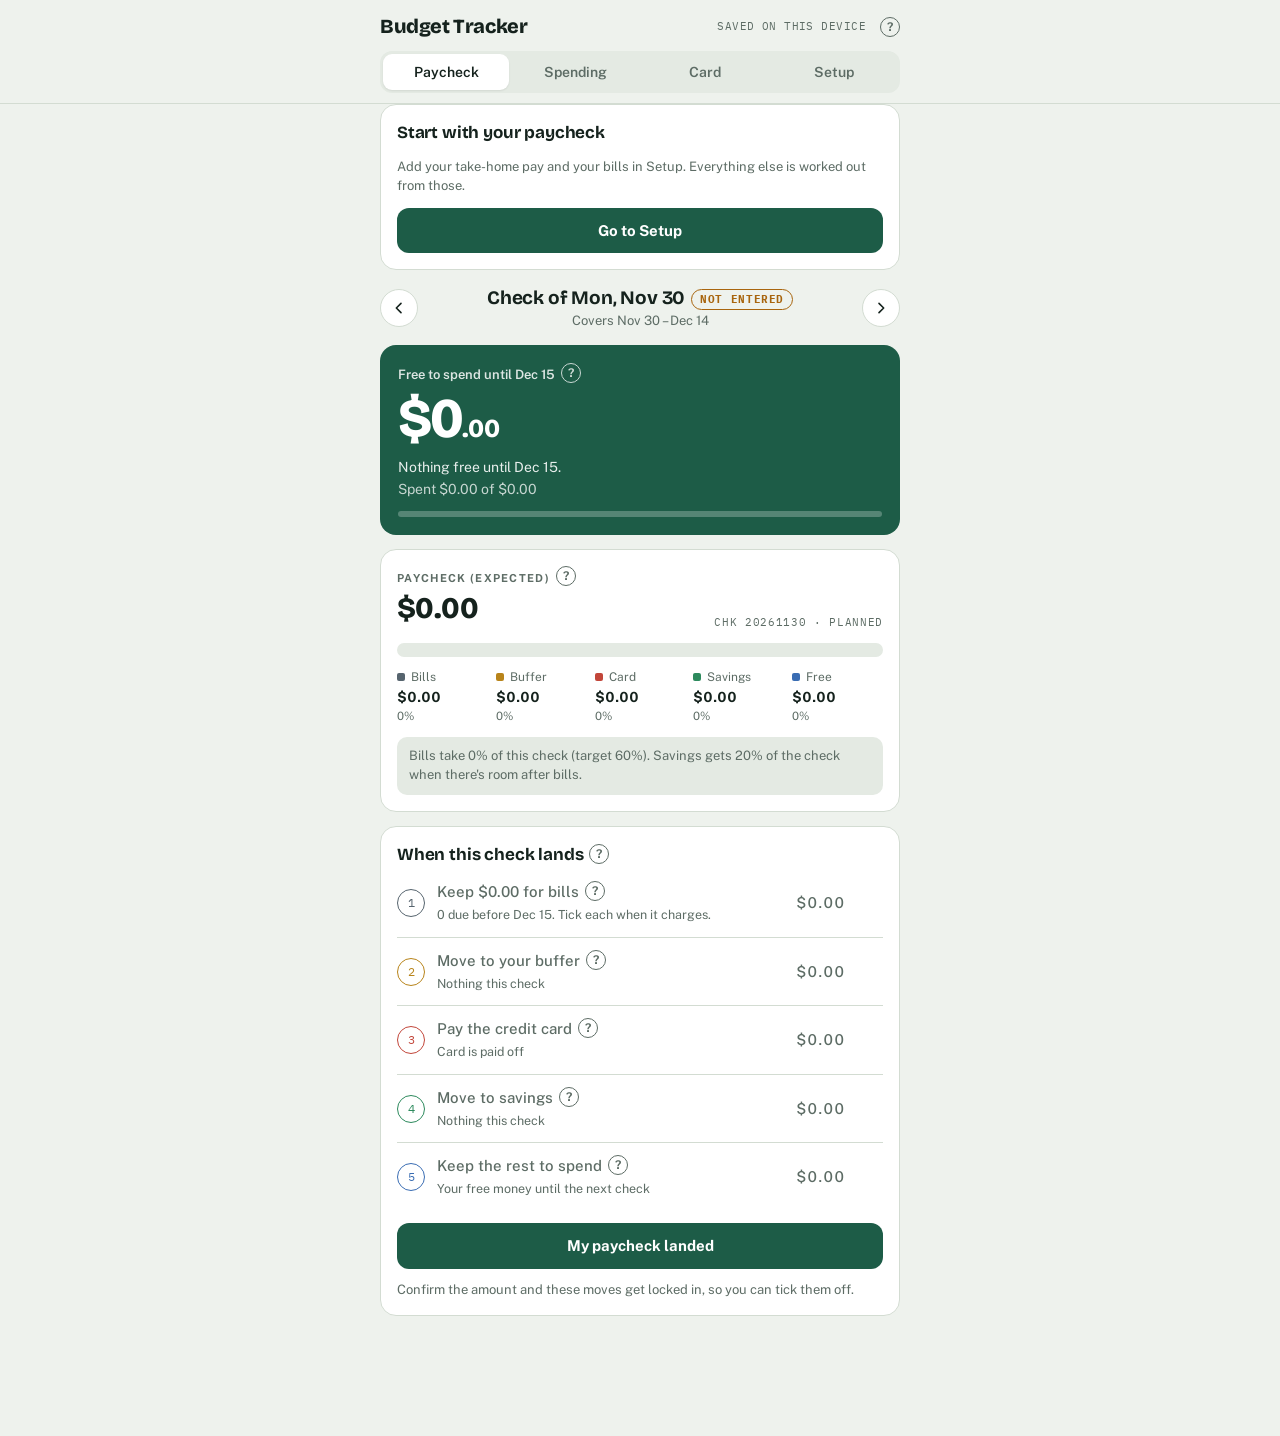
==== commit fa47c52f: "Budget Tracker: add section help, first-run intro and guide; let people turn off the buffer Co-Autho" ====
--- a/budget-tracker/index.html
+++ b/budget-tracker/index.html
@@ -159,6 +159,20 @@
 .wk{display:flex;justify-content:space-between;font-size:11px;font-weight:700;letter-spacing:.1em;text-transform:uppercase;color:var(--muted);padding-top:6px}
 .empty{color:var(--muted);font-size:14px;text-align:center;padding:14px 0}
 
+/* help: a "?" next to a heading opens a plain-language explanation right under it */
+.info{width:20px;height:20px;border-radius:50%;border:1.5px solid currentColor;font:700 12px/1 var(--body);display:inline-grid;place-items:center;color:var(--muted);vertical-align:2px;margin-left:6px;flex:none;letter-spacing:0;text-transform:none}
+.info:hover{color:var(--ink)}
+.info[aria-expanded="true"]{background:var(--ink);color:var(--surface);border-color:var(--ink)}
+.hero .info{color:var(--accent-ink);opacity:.9}
+.hero .info[aria-expanded="true"]{background:var(--accent-ink);color:var(--accent);opacity:1}
+.helpbox{margin:0;font-size:13.5px;line-height:1.5;padding:10px 12px;border-radius:10px;background:var(--sunk);color:var(--ink);border-left:3px solid var(--accent);font-weight:400;text-transform:none;letter-spacing:0}
+.helpbox b{font-weight:700}
+.hero .helpbox{background:color-mix(in srgb,var(--accent-ink) 14%,transparent);color:var(--accent-ink);border-left-color:var(--accent-ink);margin-top:12px}
+.step .helpbox{grid-column:1/-1}
+.intro ol{margin:0;padding-left:20px;display:flex;flex-direction:column;gap:6px;font-size:14px}
+.intro ol li::marker{font-family:var(--mono);color:var(--muted)}
+.guide h4{font-family:var(--display);font-size:16px;margin:14px 0 4px}
+.guide p{margin:0 0 6px;font-size:14px;line-height:1.55}
 .tablewrap{overflow-x:auto;margin-inline:-4px}
 table{width:100%;border-collapse:collapse;font-size:13.5px;min-width:340px}
 th{font-size:11px;letter-spacing:.08em;text-transform:uppercase;color:var(--muted);font-weight:700;text-align:right;padding:6px 4px;border-bottom:1px solid var(--line)}
@@ -196,7 +210,7 @@
 </style>
 
 <header class="top"><div class="in">
-  <div class="brand"><h1>Budget Tracker</h1><span class="save" id="savestate">Loading</span></div>
+  <div class="brand"><h1>Budget Tracker</h1><div style="display:flex;gap:8px;align-items:center"><span class="save" id="savestate">Loading</span><button class="info" data-act="guide" aria-label="How this app works" title="How this app works">?</button></div></div>
   <nav class="tabs" id="tabs" aria-label="Sections"></nav>
 </div></header>
 <main id="app"><p class="loading">Loading your paychecks, bills and card balance…</p></main>
@@ -230,8 +244,38 @@
   ok:'<svg viewBox="0 0 24 24" fill="none" stroke="currentColor" stroke-width="3" stroke-linecap="round" stroke-linejoin="round"><path d="M5 12.5l4.5 4.5L19 7"/></svg>'
 };
 
+// ---------- help text ----------
+const HELP={
+  free:"Money from this paycheck that isn't spoken for. It's what's left after bills, your buffer, the card and savings, minus anything you've logged in Spending. The per-day number spreads it evenly over the days until your next payday.",
+  planned:"What this future check should leave you to spend, based on your bills and where your buffer and card balance will be by then. It updates as things change.",
+  cover:"When you buy something with the credit card using your free money, the cash for it is still sitting in checking. Sending that amount to the card right away keeps the balance from creeping back up.",
+  split:"Where every dollar of this paycheck goes. <b>Bills</b> are the ones that charge before your next payday. <b>Buffer</b> is emergency cash. <b>Card</b> is your credit card payment. <b>Savings</b> is long-term money. <b>Free</b> is yours to spend. The % under each is its share of this check.",
+  steps:"Your to-do list for this paycheck. When the money hits your account, tap <b>My paycheck landed</b> to confirm the amount. Then make each move in your bank app and tick it here. Ticking updates your buffer, card and savings balances in this app; it doesn't move real money.",
+  bills:"Every bill that charges between this payday and the next. Leave this much in checking. Tick each one when it actually charges. Tap an amount to change it for this month only, for example when electric comes in higher.",
+  buffer:"A cushion of cash, kept separate, for surprises like a car repair, so they never go on the credit card. Until it reaches your target, money left after bills fills it first. Don't want a buffer? Turn it off in Setup, under Split.",
+  card:"How much to pay toward the credit card from this check. Once the buffer is full, everything left after bills goes here until the balance is $0.",
+  savings:"Long-term savings. Your savings % kicks in once the buffer is full and the card is paid off.",
+  freestep:"What's left for everything that isn't a bill: eating out, gas, fun. Log purchases in the Spending tab to see it count down.",
+  spendsum:"<b>Free money</b> is what this check left you to spend. <b>Debit spent</b> and <b>Card spent</b> are what you've logged, split by how you paid. <b>Left</b> is what you can still spend before the next payday.",
+  spendlist:"Every purchase you've logged for this pay period, grouped by week. Tap one to edit or delete it. Card purchases are also added to your card balance.",
+  cardbal:"What you owe on the credit card. Payments you tick on the Paycheck tab lower it, and card purchases you log raise it. If it doesn't match your card app (interest, refunds, a missed purchase), tap <b>Update card balance</b> and type the real number.",
+  bufferbox:"Your emergency cushion. The goal is to never put a surprise expense on the card. If you use some of it, update the balance and the app will refill it from your next checks.",
+  savingsbox:"Long-term savings you've moved over from paychecks. Update it any time to match your bank.",
+  payoff:"A forecast, one row per paycheck, assuming your bills stay the same and you cover any new card purchases. <b>Buffer</b> and <b>Card pmt</b> are what that check sends to each. <b>Card after</b> is the balance after that payment. The highlighted row is when the card hits $0. A ✓ means you've already entered that check.",
+  activity:"A history of everything that changed your balances: card payments, card purchases, buffer and savings moves, and manual updates.",
+  paycheck:"Your usual take-home pay per check and the days you're paid. If a check is different, you can change that one when it lands.",
+  splitset:"<b>Bills target</b> is a yardstick that flags checks where bills run high. <b>Savings %</b> is the share of each check that goes to savings once you're out of payoff mode. <b>Payoff mode</b> sends everything left after bills to your buffer, then the card, until both are done. <b>Keep free per check</b> is spending money you hold back while paying off.",
+  billsset:"Your recurring bills and the day each one charges. Each bill is paid from the paycheck that lands before its charge date. Twice-a-month costs, like groceries, work best as two bills.",
+  balances:"The current amounts in your credit card, buffer and savings. Set these to match your bank and card apps whenever they drift."
+};
+const openHelp=new Set();
+const info=k=>`<button class="info" data-act="help" data-k="${k}" aria-expanded="${openHelp.has(k)}" aria-label="What does this mean?" title="What does this mean?">?</button>`;
+const helpBox=k=>openHelp.has(k)?`<p class="helpbox">${HELP[k]}</p>`:"";
+const INTRO="andres-budget-intro-done";
+let introDone=false;try{introDone=localStorage.getItem(INTRO)==="1";}catch(e){}
+
 // ---------- state ----------
-const BASE_SETTINGS={payAmount:0,payDays:[15,31],split:{bills:60,savings:20},bufferTarget:1000,order:"buffer",payoffMode:true,keepFree:0,bills:[]};
+const BASE_SETTINGS={payAmount:0,payDays:[15,31],split:{bills:60,savings:20},bufferTarget:1000,useBuffer:true,order:"buffer",payoffMode:true,keepFree:0,bills:[]};
 // ---------- look (color theme + light/dark) ----------
 const ACCENTS=[["bank","Bank green","#1d5c47","#72c9a3"],["ocean","Ocean","#1f4f8a","#84aee8"],["plum","Plum","#5a3577","#c7a3e3"],["ember","Ember","#9a3d12","#f19366"],["graphite","Graphite","#2b3036","#c9d1d8"],["rose","Rose","#8f2f52","#f08fb3"]];
 const LOOK="andres-budget-look";const hostTheme=document.documentElement.getAttribute("data-theme");
@@ -242,7 +286,8 @@
   if(look.mode==="light"||look.mode==="dark")r.setAttribute("data-theme",look.mode);else if(hostTheme)r.setAttribute("data-theme",hostTheme);else r.removeAttribute("data-theme");}
 applyLook();
 function setLook(patch){look={...look,...patch};applyLook();try{localStorage.setItem(LOOK,JSON.stringify(look));}catch(e){}S.look={...look};saveSettings();render();}
-const payoffOn=bal=>S.payoffMode!==false&&(r2(S.bufferTarget-bal.buffer)>0.004||bal.card>0.004);
+const bufT=()=>S.useBuffer===false?0:(+S.bufferTarget||0);
+const payoffOn=bal=>S.payoffMode!==false&&(r2(bufT()-bal.buffer)>0.004||bal.card>0.004);
 let S=clone(BASE_SETTINGS), B={buffer:0,card:0,savings:0,log:[]}, P={};
 let mode="loading", DB=null, loaded={s:false,b:false,p:false}, pending=0, readOnly=false;
 let DATES=[], CUR=0;
@@ -278,7 +323,7 @@
   const p=per(i);const pay=r2(p.amount!=null?p.amount:S.payAmount);const lines=billLines(i);const billsTotal=sum(lines.map(l=>l.amt));const left=r2(pay-billsTotal);
   let b,c,s,save;
   if(p.locked){b=r2(p.locked.buffer);c=r2(p.locked.card);s=r2(p.locked.savings);save=r2(b+c+s);}
-  else{const need=Math.max(0,r2(S.bufferTarget-bal.buffer));const owe=Math.max(0,r2(bal.card));const keep=Math.max(0,+S.keepFree||0);
+  else{const need=Math.max(0,r2(bufT()-bal.buffer));const owe=Math.max(0,r2(bal.card));const keep=Math.max(0,+S.keepFree||0);
     // Payoff mode: everything after bills (minus the free-money allowance) fills the buffer, then the card. Normal mode: the savings % does.
     const pool=payoffOn(bal)?Math.floor(Math.max(0,left-keep)):Math.floor(Math.min(pay*S.split.savings/100,Math.max(0,left)));
     if(S.order==="card"){c=Math.min(pool,owe);b=Math.min(r2(pool-c),need);}else{b=Math.min(pool,need);c=Math.min(r2(pool-b),owe);}
@@ -368,43 +413,51 @@
 function vPlan(){
   const i=ui.idx;const pl=planShown(i);const p=per(i);const sp=spentOf(i);const mv=p.moves||{};
   let h=pnav();
+  if(!introDone&&!setupNeeded())h=`<section class="card intro"><h3>How this works</h3><ol>
+   <li>Each paycheck pays the bills that charge before your next payday.</li>
+   <li>What's left ${S.useBuffer!==false?"fills your buffer (emergency cash), then pays":"pays"} down the credit card, then goes to savings.</li>
+   <li>When a check lands, tap <b>My paycheck landed</b>, make the moves in your bank app, and tick them off here.</li>
+   <li>Log purchases with <b>Add spending</b> to see your free money count down.</li></ol>
+   <p class="hint">Tap any <b>?</b> for what a section means.</p><div class="row2"><button class="btn sm" data-act="introok">Got it</button><button class="btn ghost sm" data-act="guide">Full guide</button></div></section>`+h;
   // hero
   if(i<=CUR){
     const free=r2(pl.fun-sp.total);const pct=pl.fun>0?Math.min(100,sp.total/pl.fun*100):(sp.total>0?100:0);
     const sub=i===CUR?(free>0?`${fmt(r2(free/daysLeft(i)),true)} a day for the next ${daysLeft(i)} day${daysLeft(i)>1?"s":""}`:free<0?`Over by ${fmt(-free,true)}. It'll come out of your next check.`:`Nothing free until ${md(DATES[i+1])}.`):`Spent ${fmt(sp.total,true)} of ${fmt(pl.fun,true)}`;
-    h+=`<section class="hero"><div class="lab">${i===CUR?`Free to spend until ${md(DATES[i+1])}`:"Left unspent this period"}</div><div class="big num">${bigMoney(free)}</div><div class="sub">${sub}</div>${i===CUR?`<div class="sub" style="opacity:.75;margin-top:2px">Spent ${fmt(sp.total,true)} of ${fmt(pl.fun,true)}</div>`:""}<div class="track"><i style="width:${pct}%"></i></div></section>`;
+    h+=`<section class="hero"><div class="lab">${i===CUR?`Free to spend until ${md(DATES[i+1])}`:"Left unspent this period"}${info("free")}</div><div class="big num">${bigMoney(free)}</div><div class="sub">${sub}</div>${i===CUR?`<div class="sub" style="opacity:.75;margin-top:2px">Spent ${fmt(sp.total,true)} of ${fmt(pl.fun,true)}</div>`:""}<div class="track"><i style="width:${pct}%"></i></div>${helpBox("free")}</section>`;
   }else{
-    h+=`<section class="hero"><div class="lab">Planned free money from this check</div><div class="big num">${bigMoney(pl.fun)}</div><div class="sub">Lands ${dmd(DATES[i])}. Numbers assume no new card spending before then.</div></section>`;
+    h+=`<section class="hero"><div class="lab">Planned free money from this check${info("planned")}</div><div class="big num">${bigMoney(pl.fun)}</div><div class="sub">Lands ${dmd(DATES[i])}. Numbers assume no new card spending before then.</div>${helpBox("planned")}</section>`;
   }
   // card cover prompt
   const owed=r2(sp.card-sp.covered);
-  if(i<=CUR&&owed>0.004)h+=`<section class="card"><h3>Cover this period's card purchases</h3><p class="hint">You put ${fmt(sp.card,true)} on the card from your free money${sp.covered?`, and already sent ${fmt(sp.covered,true)}`:""}. The cash is still in checking, so send it to the card to keep the balance from growing.</p><button class="btn" data-act="cover" data-amt="${owed}">Pay ${fmt(owed,true)} to the card</button></section>`;
+  if(i<=CUR&&owed>0.004)h+=`<section class="card"><h3>Cover this period's card purchases${info("cover")}</h3>${helpBox("cover")}<p class="hint">You put ${fmt(sp.card,true)} on the card from your free money${sp.covered?`, and already sent ${fmt(sp.covered,true)}`:""}. The cash is still in checking, so send it to the card to keep the balance from growing.</p><button class="btn" data-act="cover" data-amt="${owed}">Pay ${fmt(owed,true)} to the card</button></section>`;
   // stub
-  const segs=[["Bills",pl.billsTotal,"--c-bills"],["Buffer",pl.buffer,"--c-buffer"],["Card",pl.card,"--c-card"],["Savings",pl.savings,"--c-save"],["Free",Math.max(0,pl.fun),"--c-free"]];
+  const bufOn=S.useBuffer!==false;
+  const segs=[["Bills",pl.billsTotal,"--c-bills"],["Buffer",pl.buffer,"--c-buffer"],["Card",pl.card,"--c-card"],["Savings",pl.savings,"--c-save"],["Free",Math.max(0,pl.fun),"--c-free"]].filter(s=>bufOn||s[0]!=="Buffer");
   const tot=Math.max(pl.pay,pl.billsTotal,1);const billPct=pl.pay?Math.round(pl.billsTotal/pl.pay*100):0;
   let target;
-  if(pl.left<0)target=`<p class="note bad">Bills due before your next check are ${fmt(-pl.left,true)} more than this paycheck. Cover the gap from your buffer, then refill it next check.</p>`;
+  if(pl.left<0)target=`<p class="note bad">Bills due before your next check are ${fmt(-pl.left,true)} more than this paycheck. ${bufOn?"Cover the gap from your buffer, then refill it next check.":"Set aside money from your other check to cover the gap."}</p>`;
   else if(billPct>S.split.bills)target=`<p class="note warn">Bills take ${billPct}% of this check, over your ${S.split.bills}% target. That's normal for the check that pays rent; your other check carries the savings.</p>`;
   else target=`<p class="note">Bills take ${billPct}% of this check (target ${S.split.bills}%). Savings gets ${S.split.savings}% of the check when there's room after bills.</p>`;
-  if(!pl.locked&&pl.left>0&&payoffOn(i<=CUR?B:(projection(i-CUR+1).before[i]||B)))target+=`<p class="note">Payoff mode: everything left after bills${S.keepFree?` except ${fmt(S.keepFree)} to spend`:""} goes to your buffer, then the card. The ${S.split.savings}% split comes back once both are done.</p>`;
-  h+=`<section class="card"><div class="stubhead"><div><p class="eyebrow">Paycheck${pl.locked?"":" (expected)"}</p><div class="amt num">${fmt(pl.pay,true)}</div></div><span class="micr">CHK ${iso(DATES[i]).replaceAll("-","")} · ${pl.locked?"LANDED":"PLANNED"}</span></div>
+  if(!pl.locked&&pl.left>0&&payoffOn(i<=CUR?B:(projection(i-CUR+1).before[i]||B)))target+=`<p class="note">Payoff mode: everything left after bills${S.keepFree?` except ${fmt(S.keepFree)} to spend`:""} goes to ${bufOn?"your buffer, then the card":"the card"}. The ${S.split.savings}% split comes back once ${bufOn?"both are":"it's"} done.</p>`;
+  h+=`<section class="card"><div class="stubhead"><div><p class="eyebrow">Paycheck${pl.locked?"":" (expected)"}${info("split")}</p><div class="amt num">${fmt(pl.pay,true)}</div></div><span class="micr">CHK ${iso(DATES[i]).replaceAll("-","")} · ${pl.locked?"LANDED":"PLANNED"}</span></div>
   <div class="strip" role="img" aria-label="How this paycheck splits">${segs.filter(s=>s[1]>0).map(s=>`<i style="width:${s[1]/tot*100}%;background:var(${s[2]})"></i>`).join("")}</div>
-  <div class="legend">${segs.map(s=>`<div style="--dot:var(${s[2]})"><span>${s[0]}</span><b class="num">${fmt(s[1],true)}</b><em>${pl.pay?Math.round(s[1]/pl.pay*100):0}%</em></div>`).join("")}</div>${target}</section>`;
+  ${helpBox("split")}<div class="legend">${segs.map(s=>`<div style="--dot:var(${s[2]})"><span>${s[0]}</span><b class="num">${fmt(s[1],true)}</b><em>${pl.pay?Math.round(s[1]/pl.pay*100):0}%</em></div>`).join("")}</div>${target}</section>`;
   // checklist
   const lk=pl.locked;
-  const step=(n,key,label,amt,sub,color)=>{const zero=amt<=0.004;const on=!!mv[key];
-    return `<div class="step${zero?" zero":""}${on?" done":""}" style="--dot:var(${color})"><span class="n">${n}</span><div class="t"><b>${label}</b><small>${sub}</small></div>
-    <div class="row2" style="align-items:center;gap:10px;flex-wrap:nowrap"><span class="v num">${fmt(amt,true)}</span>${key&&!zero?`<button class="tick" data-act="move" data-k="${key}" aria-pressed="${on}" aria-label="Mark done" ${lk?"":"disabled"}>${ICON.ok}</button>`:'<span style="width:28px"></span>'}</div></div>`;};
+  const step=(n,key,label,amt,sub,color,hk)=>{const zero=amt<=0.004;const on=!!mv[key];
+    return `<div class="step${zero?" zero":""}${on?" done":""}" style="--dot:var(${color})"><span class="n">${n}</span><div class="t"><b>${label}${hk?info(hk):""}</b><small>${sub}</small></div>
+    <div class="row2" style="align-items:center;gap:10px;flex-wrap:nowrap"><span class="v num">${fmt(amt,true)}</span>${key&&!zero?`<button class="tick" data-act="move" data-k="${key}" aria-pressed="${on}" aria-label="Mark done" ${lk?"":"disabled"}>${ICON.ok}</button>`:'<span style="width:28px"></span>'}</div>${hk?helpBox(hk):""}</div>`;};
   const billRows=pl.lines.length?`<div class="bills">${pl.lines.map(l=>`<div class="bill${l.paid?" paid":""}"><button class="tick" data-act="billpaid" data-id="${l.id}" aria-pressed="${l.paid}" aria-label="Mark ${esc(l.name)} paid">${ICON.ok}</button><span class="nm">${esc(l.name)}<small>${l.day==="each"?"this check":DOW[l.due.getDay()]+" "+md(l.due)}</small></span><button class="amt num" data-act="billamt" data-id="${l.id}" aria-label="Change ${esc(l.name)} amount">${fmt(l.amt,true)}</button></div>`).join("")}</div>`:"";
   const afterCard=Math.max(0,r2((i<=CUR?B.card:(projection(i-CUR+1).before[i]||B).card)-(mv.card?0:pl.card)));
   const bufNow=i<=CUR?B.buffer:(projection(i-CUR+1).before[i]||B).buffer;
-  h+=`<section class="card"><div class="stubhead"><h3>${lk?"Do these in order":"When this check lands"}</h3>${lk?`<button class="linkbtn" data-act="adjust">Adjust</button>`:""}</div>
+  let sn=1;
+  h+=`<section class="card"><div class="stubhead"><h3>${lk?"Do these in order":"When this check lands"}${info("steps")}</h3>${lk?`<button class="linkbtn" data-act="adjust">Adjust</button>`:""}</div>${helpBox("steps")}
   <div class="steps">
-   <div>${step(1,null,`Keep ${fmt(pl.billsTotal,true)} for bills`,pl.billsTotal,`${pl.lines.length} due before ${md(DATES[i+1])}. Tick each when it charges.`,"--c-bills")}${billRows}</div>
-   ${step(2,"buffer","Move to your buffer",pl.buffer,pl.buffer>0?`Buffer ${fmt(bufNow)} of ${fmt(S.bufferTarget)}`:bufNow>=S.bufferTarget?"Buffer is full":"Nothing this check","--c-buffer")}
-   ${step(3,"card","Pay the credit card",pl.card,pl.card>0?`Balance after: ${fmt(afterCard,true)}`:B.card<=0?"Card is paid off":"Nothing this check","--c-card")}
-   ${step(4,"savings","Move to savings",pl.savings,pl.savings>0?"Long-term savings":"Nothing this check","--c-save")}
-   ${step(5,null,"Keep the rest to spend",Math.max(0,pl.fun),"Your free money until the next check","--c-free")}
+   <div>${step(sn++,null,`Keep ${fmt(pl.billsTotal,true)} for bills`,pl.billsTotal,`${pl.lines.length} due before ${md(DATES[i+1])}. Tick each when it charges.`,"--c-bills","bills")}${billRows}</div>
+   ${bufOn?step(sn++,"buffer","Move to your buffer",pl.buffer,pl.buffer>0?`Buffer ${fmt(bufNow)} of ${fmt(bufT())}`:bufNow>=bufT()?"Buffer is full":"Nothing this check","--c-buffer","buffer"):""}
+   ${step(sn++,"card","Pay the credit card",pl.card,pl.card>0?`Balance after: ${fmt(afterCard,true)}`:B.card<=0?"Card is paid off":"Nothing this check","--c-card","card")}
+   ${step(sn++,"savings","Move to savings",pl.savings,pl.savings>0?"Long-term savings":"Nothing this check","--c-save","savings")}
+   ${step(sn++,null,"Keep the rest to spend",Math.max(0,pl.fun),"Your free money until the next check","--c-free","freestep")}
   </div>
   ${lk?"":`<button class="btn" data-act="landed" ${i>CUR+1?"disabled style=\"opacity:.5\"":""}>My paycheck landed</button>${i>CUR+1?`<p class="hint">You can enter this check once it's the next one up.</p>`:`<p class="hint">Confirm the amount and these moves get locked in, so you can tick them off.</p>`}`}
   </section>`;
@@ -414,14 +467,14 @@
 function vSpend(){
   const i=ui.idx;const pl=planShown(i);const sp=spentOf(i);const tx=(per(i).tx||[]).slice().sort((a,b)=>b.date.localeCompare(a.date)||b.t-a.t);
   let h=pnav();
-  h+=`<section class="card"><div class="legend">
+  h+=`<section class="card"><h3>This pay period${info("spendsum")}</h3>${helpBox("spendsum")}<div class="legend">
    <div style="--dot:var(--c-free)"><span>Free money</span><b class="num">${fmt(pl.fun,true)}</b></div>
    <div style="--dot:var(--c-bills)"><span>Debit spent</span><b class="num">${fmt(sp.debit,true)}</b></div>
    <div style="--dot:var(--c-card)"><span>Card spent</span><b class="num">${fmt(sp.card,true)}</b></div>
    <div style="--dot:var(--accent)"><span>Left</span><b class="num">${fmt(r2(pl.fun-sp.total),true)}</b></div></div>
    <div class="meter"><i style="width:${pl.fun>0?Math.min(100,sp.total/pl.fun*100):0}%;background:${sp.total>pl.fun?"var(--bad)":"var(--c-free)"}"></i></div>
    ${r2(sp.card-sp.covered)>0.004?`<div class="row2" style="align-items:center"><p class="hint" style="flex:2">${fmt(r2(sp.card-sp.covered),true)} on the card isn't covered yet.</p><button class="btn sm" data-act="cover" data-amt="${r2(sp.card-sp.covered)}">Pay it</button></div>`:""}</section>`;
-  h+=`<section class="card"><h3>Spending this period</h3>`;
+  h+=`<section class="card"><h3>Spending this period${info("spendlist")}</h3>${helpBox("spendlist")}`;
   if(!tx.length)h+=`<p class="empty">No spending logged yet. Tap Add spending each time you buy something outside your bills.</p>`;
   else{
     let wk="";tx.forEach(t=>{const d=fromIso(t.date);const ws=new Date(d);ws.setDate(d.getDate()-d.getDay());const k=iso(ws);
@@ -433,22 +486,23 @@
 
 function vCard(){
   const pr=projection(26);const payoff=B.card>0?pr.rows.find(r=>r.after.card<=0):null;
-  let h=`<section class="hero" style="background:${B.card>0?"var(--c-card)":"var(--good)"}"><div class="lab">Credit card balance</div><div class="big num">${bigMoney(B.card)}</div>
-  <div class="sub">${B.card<=0?"Paid off. Keep it at $0 by covering card purchases each period.":payoff?`At this pace it hits $0 with your ${md(DATES[payoff.i])} check.`:"Not paid off within the next year at this pace. Raise your savings % in Setup to speed it up."}</div></section>
+  let h=`<section class="hero" style="background:${B.card>0?"var(--c-card)":"var(--good)"}"><div class="lab">Credit card balance${info("cardbal")}</div><div class="big num">${bigMoney(B.card)}</div>
+  <div class="sub">${B.card<=0?"Paid off. Keep it at $0 by covering card purchases each period.":payoff?`At this pace it hits $0 with your ${md(DATES[payoff.i])} check.`:"Not paid off within the next year at this pace. Raise your savings % in Setup to speed it up."}</div>${helpBox("cardbal")}</section>
   <div class="row2"><button class="btn" data-act="setbal" data-k="card">Update card balance</button></div>`;
+  const bufOn=S.useBuffer!==false;
   const bp=S.bufferTarget?Math.min(100,B.buffer/S.bufferTarget*100):100;
-  h+=`<section class="card"><div class="stubhead"><h3>Buffer</h3><button class="linkbtn" data-act="setbal" data-k="buffer">Update</button></div>
+  if(bufOn)h+=`<section class="card"><div class="stubhead"><h3>Buffer${info("bufferbox")}</h3><button class="linkbtn" data-act="setbal" data-k="buffer">Update</button></div>${helpBox("bufferbox")}
    <div class="stubhead"><span class="amt num" style="font-size:24px">${fmt(B.buffer,true)}</span><span class="micr">TARGET ${fmt(S.bufferTarget)}</span></div>
    <div class="meter"><i style="width:${bp}%;background:var(--c-buffer)"></i></div>
    <p class="hint">${B.buffer>=S.bufferTarget?"Full. Surprise bills come out of here, not the card.":`Until this is full, ${S.order==="card"?"the card gets paid first, then the buffer fills.":"your savings money fills this first, then goes to the card."} You can change the order in Setup.`}</p></section>`;
-  h+=`<section class="card"><div class="stubhead"><h3>Savings</h3><button class="linkbtn" data-act="setbal" data-k="savings">Update</button></div><span class="amt num" style="font-family:var(--display);font-size:24px;font-weight:800">${fmt(B.savings,true)}</span></section>`;
-  const rows=[];for(const r of pr.rows){rows.push(r);if(r.after.card<=0&&r.after.buffer>=S.bufferTarget&&rows.length>=4)break;if(rows.length>=14)break;}
-  h+=`<section class="card"><h3>Payoff schedule</h3><p class="hint">Each paycheck from now, assuming your bills stay the same and you cover any new card purchases.</p>
-   <div class="tablewrap"><table class="num"><thead><tr><th>Check</th><th>Buffer</th><th>Card pmt</th><th>Card after</th><th>Savings</th></tr></thead><tbody>
-   ${rows.map(r=>`<tr class="${payoff&&r.i===payoff.i?"hit":""}"><td>${md(DATES[r.i])}${per(r.i).locked?" ✓":""}</td><td>${fmt(r.pl.buffer)}</td><td>${fmt(r.pl.card)}</td><td>${fmt(r.after.card)}</td><td>${fmt(r.pl.savings)}</td></tr>`).join("")}
+  h+=`<section class="card"><div class="stubhead"><h3>Savings${info("savingsbox")}</h3><button class="linkbtn" data-act="setbal" data-k="savings">Update</button></div>${helpBox("savingsbox")}<span class="amt num" style="font-family:var(--display);font-size:24px;font-weight:800">${fmt(B.savings,true)}</span></section>`;
+  const rows=[];for(const r of pr.rows){rows.push(r);if(r.after.card<=0&&r.after.buffer>=bufT()&&rows.length>=4)break;if(rows.length>=14)break;}
+  h+=`<section class="card"><h3>Payoff schedule${info("payoff")}</h3>${helpBox("payoff")}<p class="hint">Each paycheck from now, assuming your bills stay the same and you cover any new card purchases.</p>
+   <div class="tablewrap"><table class="num"><thead><tr><th>Check</th>${bufOn?"<th>Buffer</th>":""}<th>Card pmt</th><th>Card after</th><th>Savings</th></tr></thead><tbody>
+   ${rows.map(r=>`<tr class="${payoff&&r.i===payoff.i?"hit":""}"><td>${md(DATES[r.i])}${per(r.i).locked?" ✓":""}</td>${bufOn?`<td>${fmt(r.pl.buffer)}</td>`:""}<td>${fmt(r.pl.card)}</td><td>${fmt(r.after.card)}</td><td>${fmt(r.pl.savings)}</td></tr>`).join("")}
    </tbody></table></div></section>`;
   const log=B.log.slice(0,15);
-  h+=`<section class="card"><h3>Activity</h3>${log.length?`<div class="kv">${log.map(l=>`<div><span>${esc(l.note||l.kind)}<br><small class="micr">${new Date(l.t).toLocaleDateString("en-US",{month:"short",day:"numeric"})}</small></span><b class="num">${l.amt>0?"+":""}${fmt(l.amt,true)}</b></div>`).join("")}</div>`:`<p class="empty">Card payments, purchases and balance updates show up here.</p>`}</section>`;
+  h+=`<section class="card"><h3>Activity${info("activity")}</h3>${helpBox("activity")}${log.length?`<div class="kv">${log.map(l=>`<div><span>${esc(l.note||l.kind)}<br><small class="micr">${new Date(l.t).toLocaleDateString("en-US",{month:"short",day:"numeric"})}</small></span><b class="num">${l.amt>0?"+":""}${fmt(l.amt,true)}</b></div>`).join("")}</div>`:`<p class="empty">Card payments, purchases and balance updates show up here.</p>`}</section>`;
   return h;
 }
 
@@ -458,21 +512,21 @@
   const pr=projection(S.payDays.length+1);const cyc=pr.rows.slice(1,1+S.payDays.length);const mPay=sum(cyc.map(r=>r.pl.pay));
   const mB=sum(cyc.map(r=>r.pl.billsTotal)),mS=sum(cyc.map(r=>r.pl.save)),mF=sum(cyc.map(r=>Math.max(0,r.pl.fun)));
   const pc=v=>mPay?Math.round(v/mPay*100)+"%":"–";
-  let h=`<section class="card"><div class="stubhead"><h3>Paycheck</h3><button class="linkbtn" data-act="editpay">Edit</button></div>
+  let h=`<section class="card"><div class="stubhead"><h3>Paycheck${info("paycheck")}</h3><button class="linkbtn" data-act="editpay">Edit</button></div>${helpBox("paycheck")}
    <div class="kv"><div><span>Take-home per check</span><b class="num">${fmt(S.payAmount,true)}</b></div><div><span>Paydays</span><b>${S.payDays.map(dayLabel).join(" and ")}</b></div></div></section>
-  <section class="card"><div class="stubhead"><h3>Split</h3><button class="linkbtn" data-act="editsplit">Edit</button></div>
+  <section class="card"><div class="stubhead"><h3>Split${info("splitset")}</h3><button class="linkbtn" data-act="editsplit">Edit</button></div>${helpBox("splitset")}
    <div class="kv"><div><span>Bills target</span><b>${S.split.bills}%</b></div><div><span>Savings (buffer, card, then savings)</span><b>${S.split.savings}%</b></div><div><span>Free to spend target</span><b>${fn}%</b></div>
-   <div><span>Buffer target</span><b class="num">${fmt(S.bufferTarget)}</b></div><div><span>Order</span><b>${S.order==="card"?"Card, then buffer":"Buffer, then card"}</b></div>
+   <div><span>Emergency buffer</span><b class="num">${S.useBuffer!==false?fmt(S.bufferTarget)+" target":"Off"}</b></div>${S.useBuffer!==false?`<div><span>Order</span><b>${S.order==="card"?"Card, then buffer":"Buffer, then card"}</b></div>`:""}
    <div><span>Payoff mode</span><b>${S.payoffMode!==false?(payoffOn(B)?"On":"On (done)"):"Off"}</b></div>${S.payoffMode!==false?`<div><span>Keep free per check while paying off</span><b class="num">${fmt(S.keepFree||0)}</b></div>`:""}</div>
    ${mPay?`<p class="note">Over a full month your bills are ${pc(mB)} of pay, savings ${pc(mS)}, free ${pc(mF)}.</p>`:""}</section>
-  <section class="card"><div class="stubhead"><h3>Bills</h3><button class="linkbtn" data-act="editbill">Add bill</button></div>
+  <section class="card"><div class="stubhead"><h3>Bills${info("billsset")}</h3><button class="linkbtn" data-act="editbill">Add bill</button></div>${helpBox("billsset")}
    ${S.bills.length?`<div class="kv">${S.bills.slice().sort((a,b)=>(a.day==="each"?0:a.day)-(b.day==="each"?0:b.day)).map(b=>`<div><button style="text-align:left;flex:1" data-act="editbill" data-id="${b.id}"><b style="text-align:left">${esc(b.name)}</b>${b.variable?' <span class="tag debit">Varies</span>':""}<br><small style="color:var(--muted)">${b.day==="each"?"Comes out of every check":"Charges on the "+dayLabel(b.day)}</small></button><b class="num">${fmt(b.amount,true)}</b></div>`).join("")}
    <div><span>Monthly total</span><b class="num">${fmt(sum(S.bills.map(b=>b.day==="each"?b.amount*S.payDays.length:b.amount)),true)}</b></div></div>`:`<p class="empty">No bills yet. Add rent, utilities, loans and anything that charges on a set day.</p>`}
    <p class="hint">Each bill is paid from the paycheck that lands before its charge date. Split twice-a-month costs like groceries into two bills.</p></section>
   <section class="card"><h3>Color theme</h3>
    <div class="swatches">${ACCENTS.map(([k,n,l,d])=>`<button class="swatch" data-act="accent" data-v="${k}" aria-pressed="${look.accent===k}" style="--swl:${l};--swd:${d}"><i></i>${n}</button>`).join("")}</div>
    <div class="chips">${[["system","Match device"],["light","Light"],["dark","Dark"]].map(([k,n])=>`<button data-act="mode" data-v="${k}" aria-pressed="${look.mode===k}">${n}</button>`).join("")}</div></section>
-  <section class="card"><h3>Balances</h3><div class="kv"><div><span>Credit card</span><b class="num">${fmt(B.card,true)}</b></div><div><span>Buffer</span><b class="num">${fmt(B.buffer,true)}</b></div><div><span>Savings</span><b class="num">${fmt(B.savings,true)}</b></div></div>
+  <section class="card"><h3>Balances${info("balances")}</h3>${helpBox("balances")}<div class="kv"><div><span>Credit card</span><b class="num">${fmt(B.card,true)}</b></div><div><span>Buffer</span><b class="num">${fmt(B.buffer,true)}</b></div><div><span>Savings</span><b class="num">${fmt(B.savings,true)}</b></div></div>
    <div class="row2"><button class="btn ghost sm" data-act="setbal" data-k="card">Card</button><button class="btn ghost sm" data-act="setbal" data-k="buffer">Buffer</button><button class="btn ghost sm" data-act="setbal" data-k="savings">Savings</button></div></section>`;
   return h;
 }
@@ -562,12 +616,14 @@
   <form><div class="field"><label for="bills">Bills target <span id="bv">${S.split.bills}%</span></label><input type="range" id="bills" name="bills" min="30" max="80" step="5" value="${S.split.bills}"><p class="hint">A yardstick only. It flags checks where bills run over.</p></div>
   <div class="field"><label for="savings">Savings <span id="sv">${S.split.savings}%</span></label><input type="range" id="savings" name="savings" min="0" max="50" step="1" value="${S.split.savings}"></div>
   <p class="note" id="fv"></p>
+  <label style="display:flex;gap:10px;align-items:flex-start;font-size:14px"><input type="checkbox" name="usebuf" id="usebuf" style="width:auto;margin-top:3px" ${S.useBuffer!==false?"checked":""}><span><b>Keep an emergency buffer</b><br><span style="color:var(--muted)">A cash cushion for surprises, filled before extra card payments. Turn off to send that money straight to the card.</span></span></label>
+  <div id="bufopts" style="display:flex;flex-direction:column;gap:14px" ${S.useBuffer!==false?"":"hidden"}>
   ${money("target","Buffer target",S.bufferTarget)}
-  <div class="field"><span class="flabel">Order</span><div class="chips" id="ord"><button type="button" data-o="buffer" aria-pressed="${S.order!=="card"}">Buffer first, then card</button><button type="button" data-o="card" aria-pressed="${S.order==="card"}">Card first, then buffer</button></div></div>
+  <div class="field"><span class="flabel">Order</span><div class="chips" id="ord"><button type="button" data-o="buffer" aria-pressed="${S.order!=="card"}">Buffer first, then card</button><button type="button" data-o="card" aria-pressed="${S.order==="card"}">Card first, then buffer</button></div></div></div>
   <label style="display:flex;gap:10px;align-items:flex-start;font-size:14px"><input type="checkbox" name="payoff" style="width:auto;margin-top:3px" ${S.payoffMode!==false?"checked":""}><span><b>Payoff mode</b><br><span style="color:var(--muted)">Until the buffer is full and the card is at $0, everything left after bills goes to them instead of the savings %.</span></span></label>
   ${money("keep","Keep free per check while paying off",S.keepFree||0)}
-  ${actions("Save")}</form>`,fd=>{S.split={bills:+fd.get("bills"),savings:+fd.get("savings")};S.bufferTarget=num(fd.get("target"));S.order=order;S.payoffMode=!!fd.get("payoff");S.keepFree=num(fd.get("keep"));saveSettings();closeSheet();render();toast("Split saved");});
-  let order=S.order;const f=$("#sheetroot form");
+  ${actions("Save")}</form>`,fd=>{S.split={bills:+fd.get("bills"),savings:+fd.get("savings")};S.bufferTarget=num(fd.get("target"));S.order=order;S.useBuffer=!!fd.get("usebuf");S.payoffMode=!!fd.get("payoff");S.keepFree=num(fd.get("keep"));saveSettings();closeSheet();render();toast("Split saved");});
+  let order=S.order;const f=$("#sheetroot form");f.usebuf.addEventListener("change",()=>{$("#bufopts").hidden=!f.usebuf.checked;});
   const u=()=>{$("#bv").textContent=f.bills.value+"%";$("#sv").textContent=f.savings.value+"%";const fr=100-f.bills.value-f.savings.value;$("#fv").textContent=`Free to spend target: ${Math.max(0,fr)}%`+(fr<0?". Bills and savings add up to more than 100%.":"");};
   f.bills.addEventListener("input",u);f.savings.addEventListener("input",u);u();
   $("#ord").addEventListener("click",e=>{const b=e.target.closest("[data-o]");if(!b)return;order=b.dataset.o;$("#ord").querySelectorAll("button").forEach(x=>x.setAttribute("aria-pressed",x===b));});
@@ -587,6 +643,17 @@
   act=>{if(act==="del"){S.bills=S.bills.filter(x=>x.id!==id);saveSettings();closeSheet();render();toast("Bill deleted");}});
 }
 
+function sheetGuide(){
+  openSheet(`<h3>How this app works</h3><div class="guide">
+   <h4>The idea</h4><p>Every paycheck has a job. It covers the bills that charge before your next payday, then the rest goes to your goals in order: your buffer, your credit card, then savings. Whatever is left is free to spend, guilt-free.</p>
+   <h4>Paycheck tab</h4><p>Shows one paycheck at a time; use the arrows to look back or ahead. The colored bar shows where every dollar goes. When the money lands, tap <b>My paycheck landed</b>, make each transfer in your bank app, then tick it off. Ticking updates the balances in this app, it never moves real money.</p>
+   <h4>Buffer</h4><p>Emergency cash kept in a separate savings account, so a surprise bill never ends up on the credit card. It fills to your target first. Don't want one? Turn it off in Setup, under Split, and that money goes straight to the card.</p>
+   <h4>Payoff mode</h4><p>While the buffer is filling or the card has a balance, everything left after bills goes to them (minus any "keep free" amount you set). Once both are done, your normal savings % takes over.</p>
+   <h4>Spending tab</h4><p>Log anything that isn't a bill. Mark it debit or credit card. Card purchases get added to your card balance, and the app reminds you to send that cash to the card.</p>
+   <h4>Card tab</h4><p>Your card balance, buffer and savings, plus a forecast of when the card hits $0. If a number drifts from your bank or card app, tap Update and type the real one.</p>
+   <h4>Setup tab</h4><p>Your paycheck, paydays, bills, split percentages, buffer target and color theme. Change anything and the plan recalculates right away.</p>
+  </div><div class="row2" style="margin-top:16px"><button type="button" class="btn" data-sact="close">Got it</button></div>`);
+}
 // ---------- actions ----------
 function toggleMove(k){
   const i=ui.idx;const p=per(i);if(!p.locked)return;const pl=plan(i,B);const mv={...(p.moves||{})};const amt=pl[k];const on=!mv[k];mv[k]=on;const sg=on?1:-1;
@@ -600,7 +667,7 @@
   if(sc){if(e.target.id==="scrim"){closeSheet();return;}const sa=e.target.closest("[data-sact]");if(sa){if(sa.dataset.sact==="close")closeSheet();else if(sheet&&sheet.onClick)sheet.onClick(sa.dataset.sact);}return;}
   const tb=e.target.closest("[data-tab]");if(tb){ui.tab=tb.dataset.tab;try{history.replaceState(null,"","#"+ui.tab);}catch(_){}window.scrollTo(0,0);render();return;}
   const a=e.target.closest("[data-act]");if(!a||a.disabled)return;
-  if(readOnly&&!["prev","next"].includes(a.dataset.act)){toast("You can view this budget but not change it.");return;}
+  if(readOnly&&!["prev","next","help","guide","introok","accent","mode"].includes(a.dataset.act)){toast("You can view this budget but not change it.");return;}
   const act=a.dataset.act;
   if(act==="prev"){ui.idx=Math.max(0,ui.idx-1);render();}
   else if(act==="next"){ui.idx=Math.min(DATES.length-2,ui.idx+1);render();}
@@ -613,6 +680,9 @@
   else if(act==="edittx")sheetTx(a.dataset.id);
   else if(act==="cover"){const i=ui.idx,amt=num(a.dataset.amt);B.card=r2(Math.max(0,B.card-amt));logBal("payment",-amt,"Covered card purchases");P[pid(i)]={...per(i),coverPaid:r2((per(i).coverPaid||0)+amt)};savePer(i);saveBal();render();toast(`Logged ${fmt(amt,true)} card payment`);}
   else if(act==="setbal")sheetBal(a.dataset.k);
+  else if(act==="help"){const k=a.dataset.k;openHelp.has(k)?openHelp.delete(k):openHelp.add(k);render();}
+  else if(act==="introok"){introDone=true;try{localStorage.setItem(INTRO,"1");}catch(_){}render();}
+  else if(act==="guide")sheetGuide();
   else if(act==="accent")setLook({accent:a.dataset.v});
   else if(act==="mode")setLook({mode:a.dataset.v});
   else if(act==="editpay")sheetPay();
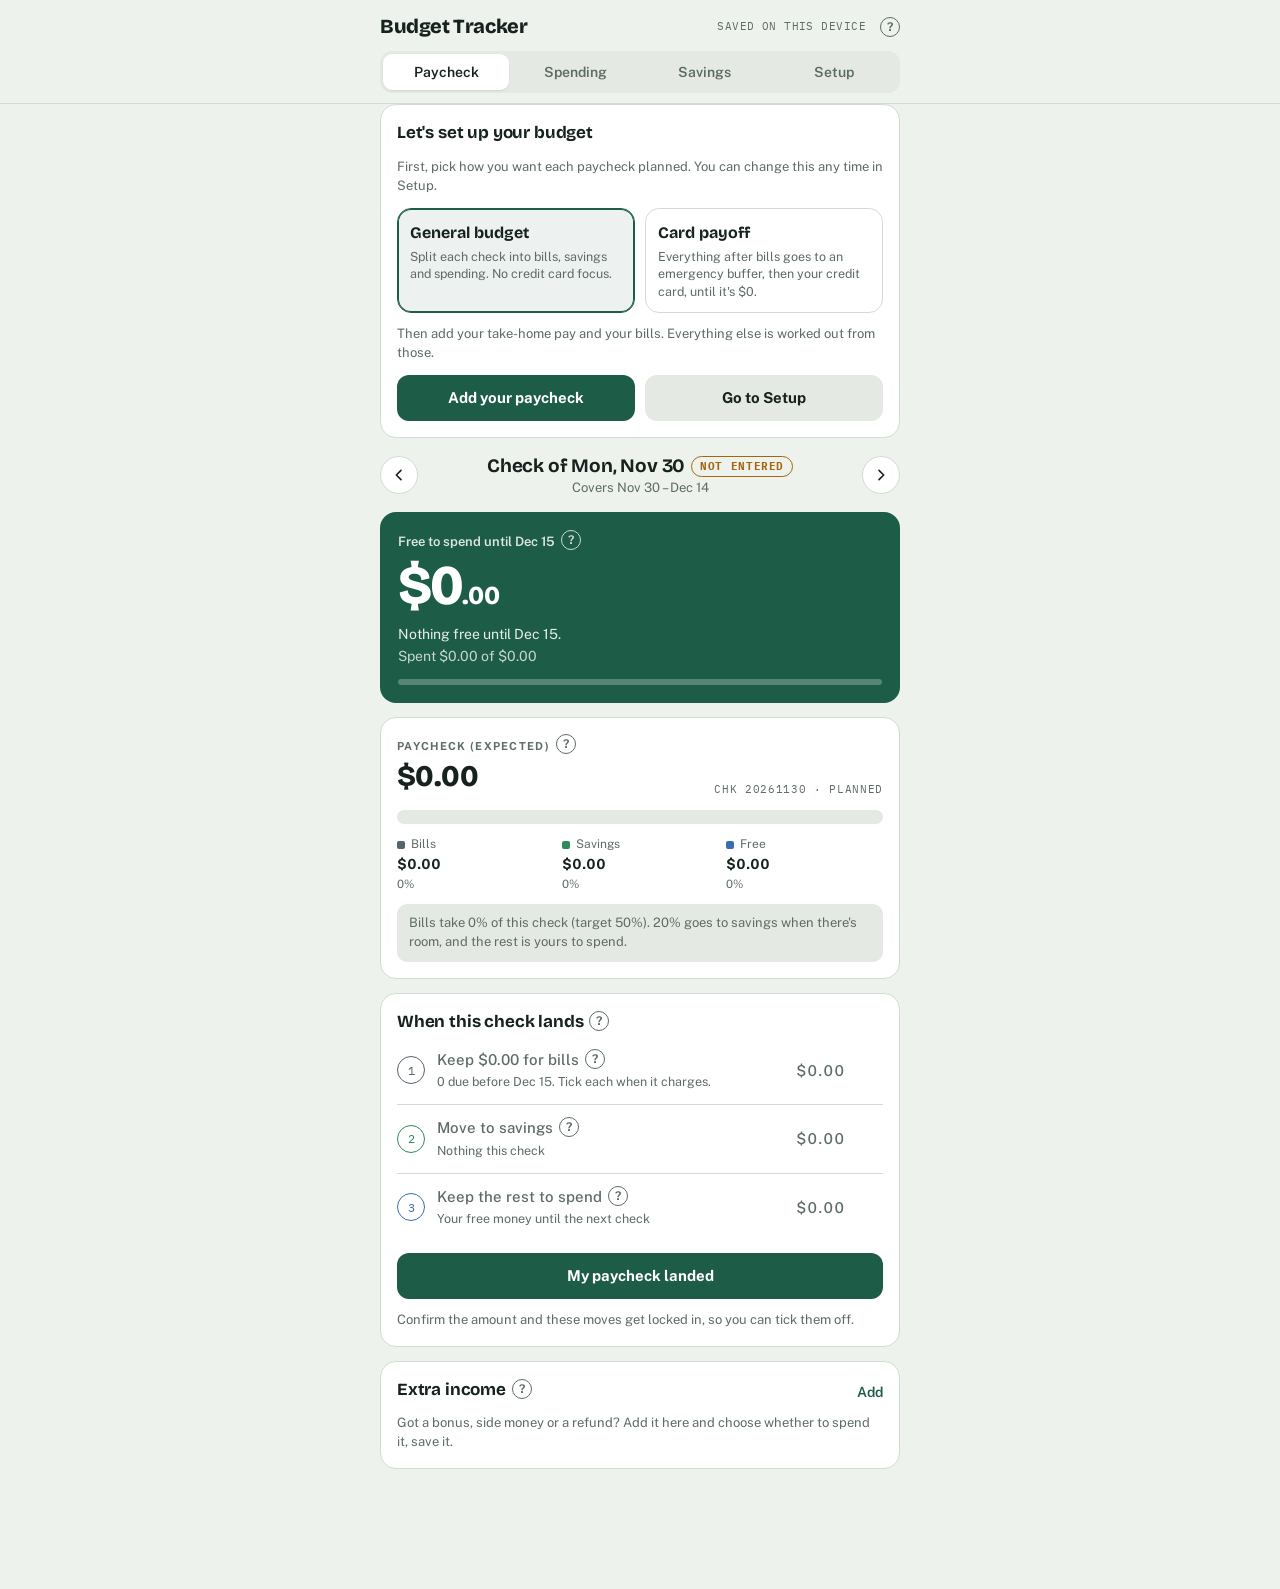
==== commit ce709e16: "Budget Tracker: General budget and Card payoff modes, spending categories with limits and trends, sa" ====
--- a/budget-tracker/index.html
+++ b/budget-tracker/index.html
@@ -173,6 +173,31 @@
 .intro ol li::marker{font-family:var(--mono);color:var(--muted)}
 .guide h4{font-family:var(--display);font-size:16px;margin:14px 0 4px}
 .guide p{margin:0 0 6px;font-size:14px;line-height:1.55}
+/* mode picker, segmented control, category breakdown, history bars */
+.modes{display:grid;grid-template-columns:1fr 1fr;gap:10px}
+.modeopt{text-align:left;border:1.5px solid var(--line);border-radius:14px;padding:12px;background:var(--surface);display:flex;flex-direction:column;gap:4px;min-width:0}
+.modeopt b{font-family:var(--display);font-size:16px;font-weight:700}
+.modeopt small{color:var(--muted);font-size:12.5px;line-height:1.4}
+.modeopt[aria-pressed="true"]{border-color:var(--accent);box-shadow:inset 0 0 0 1px var(--accent);background:color-mix(in srgb,var(--accent) 8%,var(--surface))}
+@media (max-width:380px){.modes{grid-template-columns:1fr}}
+.seg{display:flex;background:var(--sunk);border-radius:10px;padding:3px;gap:3px}
+.seg button{flex:1;border-radius:8px;padding:7px;font-weight:600;font-size:13.5px;color:var(--muted)}
+.seg button[aria-pressed="true"]{background:var(--surface);color:var(--ink);box-shadow:0 1px 2px rgba(0,0,0,.08)}
+.brk{display:flex;flex-direction:column;gap:14px}
+.catr{display:flex;flex-direction:column;gap:5px;min-width:0}
+.catr .top{display:flex;justify-content:space-between;gap:10px;align-items:baseline;font-size:14.5px}
+.catr .top b{font-weight:600;min-width:0;overflow:hidden;text-overflow:ellipsis;white-space:nowrap}
+.catr .top .num{font-weight:700;white-space:nowrap}
+.catr small{font-size:12.5px;color:var(--muted);display:flex;justify-content:space-between;align-items:center;gap:8px;flex-wrap:wrap}
+.up{color:var(--bad);font-weight:600}.down{color:var(--good);font-weight:600}
+.st-over{color:var(--bad);font-weight:700}.st-close{color:var(--warn);font-weight:700}
+.hist{display:grid;grid-template-columns:auto 1fr auto;gap:7px 10px;align-items:center;font-size:13px}
+.hist .bar{height:8px;border-radius:5px;background:var(--sunk);overflow:hidden}
+.hist .bar i{display:block;height:100%;background:var(--c-free);border-radius:5px}
+.hist .cur{font-weight:700;color:var(--ink)}
+.hist span{color:var(--muted)}
+.tag.cat{color:var(--accent)}
+.filebtn{display:flex;flex-direction:column;gap:6px}
 .tablewrap{overflow-x:auto;margin-inline:-4px}
 table{width:100%;border-collapse:collapse;font-size:13.5px;min-width:340px}
 th{font-size:11px;letter-spacing:.08em;text-transform:uppercase;color:var(--muted);font-weight:700;text-align:right;padding:6px 4px;border-bottom:1px solid var(--line)}
@@ -249,33 +274,45 @@
   free:"Money from this paycheck that isn't spoken for. It's what's left after bills, your buffer, the card and savings, minus anything you've logged in Spending. The per-day number spreads it evenly over the days until your next payday.",
   planned:"What this future check should leave you to spend, based on your bills and where your buffer and card balance will be by then. It updates as things change.",
   cover:"When you buy something with the credit card using your free money, the cash for it is still sitting in checking. Sending that amount to the card right away keeps the balance from creeping back up.",
-  split:"Where every dollar of this paycheck goes. <b>Bills</b> are the ones that charge before your next payday. <b>Buffer</b> is emergency cash. <b>Card</b> is your credit card payment. <b>Savings</b> is long-term money. <b>Free</b> is yours to spend. The % under each is its share of this check.",
+  split:()=>"Where every dollar of this paycheck goes. <b>Bills</b> are the ones that charge before your next payday. "+(isPayoff()?(S.useBuffer!==false?"<b>Buffer</b> is emergency cash. ":"")+"<b>Card</b> is your credit card payment. ":"")+"<b>Savings</b> is long-term money. <b>Free</b> is yours to spend. The % under each is its share of this check.",
   steps:"Your to-do list for this paycheck. When the money hits your account, tap <b>My paycheck landed</b> to confirm the amount. Then make each move in your bank app and tick it here. Ticking updates your buffer, card and savings balances in this app; it doesn't move real money.",
   bills:"Every bill that charges between this payday and the next. Leave this much in checking. Tick each one when it actually charges. Tap an amount to change it for this month only, for example when electric comes in higher.",
   buffer:"A cushion of cash, kept separate, for surprises like a car repair, so they never go on the credit card. Until it reaches your target, money left after bills fills it first. Don't want a buffer? Turn it off in Setup, under Split.",
   card:"How much to pay toward the credit card from this check. Once the buffer is full, everything left after bills goes here until the balance is $0.",
-  savings:"Long-term savings. Your savings % kicks in once the buffer is full and the card is paid off.",
+  savings:()=>isPayoff()?"Long-term savings. Your savings % kicks in once the card is paid off"+(S.useBuffer!==false?" and the buffer is full.":"."):`Your ${S.split.savings}% for long-term savings. Move it to your savings account when the check lands.`,
   freestep:"What's left for everything that isn't a bill: eating out, gas, fun. Log purchases in the Spending tab to see it count down.",
-  spendsum:"<b>Free money</b> is what this check left you to spend. <b>Debit spent</b> and <b>Card spent</b> are what you've logged, split by how you paid. <b>Left</b> is what you can still spend before the next payday.",
-  spendlist:"Every purchase you've logged for this pay period, grouped by week. Tap one to edit or delete it. Card purchases are also added to your card balance.",
+  spendsum:()=>"<b>Free money</b> is what this check left you to spend, plus any extra income you chose to spend. "+(isPayoff()?"<b>Debit spent</b> and <b>Card spent</b> are what you've logged, split by how you paid. ":"<b>Spent</b> is what you've logged. ")+"<b>Left</b> is what you can still spend before the next payday.",
+  spendlist:()=>"Every purchase you've logged for this pay period, grouped by week, with its category. Tap one to edit or delete it."+(isPayoff()?" Card purchases are also added to your card balance.":""),
   cardbal:"What you owe on the credit card. Payments you tick on the Paycheck tab lower it, and card purchases you log raise it. If it doesn't match your card app (interest, refunds, a missed purchase), tap <b>Update card balance</b> and type the real number.",
   bufferbox:"Your emergency cushion. The goal is to never put a surprise expense on the card. If you use some of it, update the balance and the app will refill it from your next checks.",
   savingsbox:"Long-term savings you've moved over from paychecks. Update it any time to match your bank.",
   payoff:"A forecast, one row per paycheck, assuming your bills stay the same and you cover any new card purchases. <b>Buffer</b> and <b>Card pmt</b> are what that check sends to each. <b>Card after</b> is the balance after that payment. The highlighted row is when the card hits $0. A ✓ means you've already entered that check.",
   activity:"A history of everything that changed your balances: card payments, card purchases, buffer and savings moves, and manual updates.",
   paycheck:"Your usual take-home pay per check and the days you're paid. If a check is different, you can change that one when it lands.",
-  splitset:"<b>Bills target</b> is a yardstick that flags checks where bills run high. <b>Savings %</b> is the share of each check that goes to savings once you're out of payoff mode. <b>Payoff mode</b> sends everything left after bills to your buffer, then the card, until both are done. <b>Keep free per check</b> is spending money you hold back while paying off.",
+  splitset:()=>"How each paycheck divides between bills, spending and savings. <b>Bills</b> is a target that flags checks where bills run high; your real bills are always paid in full. <b>Savings</b> comes out of each check when there's room. <b>Spending</b> is whatever is left. Tap Edit for quick presets like 50/30/20 or to fine-tune with sliders."+(isPayoff()?" While you're paying off the card, this split waits and takes over once the card is done.":""),
+  payoffset:"Settings that only apply in Card payoff mode. <b>Emergency buffer</b> is a cash cushion filled before extra card payments; turn it off to send that money straight to the card. <b>Order</b> picks which fills first. <b>Keep free per check</b> is spending money you hold back from each check while paying off.",
+  mode:"Pick how the app plans each paycheck. <b>General budget</b> splits it into bills, savings and spending and leaves the credit card out of it. <b>Card payoff</b> sends everything after bills to an optional emergency buffer, then the card, until it's paid off, then switches to your normal split. Switch any time; nothing is lost.",
+  modegen:"You're in General budget mode. Each check pays its bills, puts your savings % aside, and the rest is free to spend. The credit card isn't part of the plan. Switch to Card payoff in Setup if you want to focus on paying down a card.",
+  modepay:"You're in Card payoff mode. Everything left after bills goes to your buffer and card until both are done. The bars show how far along you are, and the dates are when each should be done if your bills stay the same.",
+  breakdown:"Where your non-bill spending went, by category, biggest first. Switch between this pay period and the whole month. If a category has a limit, the bar turns amber when you're close and red when you're over. The arrows show the change from the previous period or month.",
+  history:"Your total non-bill spending for each of the last six pay periods or months, so you can spot trends. The current one is in bold.",
+  income:()=>"Money outside your regular paychecks, like a bonus, side job or refund. Choose what it's for: <b>Spend it</b> adds it to this period's free money, <b>Save it</b> adds it to your savings balance"+(isPayoff()?", and <b>Pay the card</b> lowers your card balance.":"."),
+  goals:"Things you're saving for, like a vacation or an emergency fund. Goals are slices of your savings. Add money from savings you already have, or new money, which also raises your savings balance.",
+  catsset:"The categories you pick from when you log spending. Tap one to rename it or set a limit per pay period. Deleting a category keeps its purchases; they show as Uncategorized.",
+  data:()=>"<b>Export spending</b> downloads your purchases and extra income as a CSV that opens in Excel or Google Sheets. <b>Back up</b> saves everything to a file you can restore later. "+(mode==="db"?"This copy saves to your Claude account.":"This copy saves on this device only, so back up now and then, especially before switching phones."),
   billsset:"Your recurring bills and the day each one charges. Each bill is paid from the paycheck that lands before its charge date. Twice-a-month costs, like groceries, work best as two bills.",
-  balances:"The current amounts in your credit card, buffer and savings. Set these to match your bank and card apps whenever they drift."
+  balances:()=>isPayoff()?"The current amounts in your credit card, buffer and savings. Set these to match your bank and card apps whenever they drift.":"Your current savings balance. Set it to match your bank whenever it drifts."
 };
 const openHelp=new Set();
 const info=k=>`<button class="info" data-act="help" data-k="${k}" aria-expanded="${openHelp.has(k)}" aria-label="What does this mean?" title="What does this mean?">?</button>`;
-const helpBox=k=>openHelp.has(k)?`<p class="helpbox">${HELP[k]}</p>`:"";
+const helpBox=k=>{if(!openHelp.has(k))return "";const v=HELP[k];return `<p class="helpbox">${typeof v==="function"?v():v}</p>`;};
 const INTRO="andres-budget-intro-done";
 let introDone=false;try{introDone=localStorage.getItem(INTRO)==="1";}catch(e){}
 
 // ---------- state ----------
-const BASE_SETTINGS={payAmount:0,payDays:[15,31],split:{bills:60,savings:20},bufferTarget:1000,useBuffer:true,order:"buffer",payoffMode:true,keepFree:0,bills:[]};
+const DEFAULT_CATS=()=>[["dining","Dining out"],["groc","Groceries (extra)"],["gas","Gas & transport"],["shop","Shopping"],["fun","Entertainment"],["subs","Subscriptions"],["care","Personal care"],["home","Household"],["gifts","Gifts"],["other","Other"]].map(([id,name])=>({id,name,limit:0}));
+const PRESETS=[[50,20,"50/30/20"],[60,20,"60/20/20"],[70,10,"70/20/10"]];
+const BASE_SETTINGS={budgetMode:"general",payAmount:0,payDays:[15,31],split:{bills:50,savings:20},bufferTarget:1000,useBuffer:true,order:"buffer",keepFree:0,bills:[],cats:null,goals:[]};
 // ---------- look (color theme + light/dark) ----------
 const ACCENTS=[["bank","Bank green","#1d5c47","#72c9a3"],["ocean","Ocean","#1f4f8a","#84aee8"],["plum","Plum","#5a3577","#c7a3e3"],["ember","Ember","#9a3d12","#f19366"],["graphite","Graphite","#2b3036","#c9d1d8"],["rose","Rose","#8f2f52","#f08fb3"]];
 const LOOK="andres-budget-look";const hostTheme=document.documentElement.getAttribute("data-theme");
@@ -286,16 +323,24 @@
   if(look.mode==="light"||look.mode==="dark")r.setAttribute("data-theme",look.mode);else if(hostTheme)r.setAttribute("data-theme",hostTheme);else r.removeAttribute("data-theme");}
 applyLook();
 function setLook(patch){look={...look,...patch};applyLook();try{localStorage.setItem(LOOK,JSON.stringify(look));}catch(e){}S.look={...look};saveSettings();render();}
-const bufT=()=>S.useBuffer===false?0:(+S.bufferTarget||0);
-const payoffOn=bal=>S.payoffMode!==false&&(r2(bufT()-bal.buffer)>0.004||bal.card>0.004);
-let S=clone(BASE_SETTINGS), B={buffer:0,card:0,savings:0,log:[]}, P={};
+const isPayoff=()=>S.budgetMode==="payoff";
+const bufT=()=>(!isPayoff()||S.useBuffer===false)?0:(+S.bufferTarget||0);
+const payoffOn=bal=>isPayoff()&&(r2(bufT()-bal.buffer)>0.004||bal.card>0.004);
+let S=normSettings(null), B=normBal(null), P={};
 let mode="loading", DB=null, loaded={s:false,b:false,p:false}, pending=0, readOnly=false;
 let DATES=[], CUR=0;
 const TABS=[["plan","Paycheck"],["spend","Spending"],["card","Card"],["setup","Setup"]];
-let ui={tab:(TABS.some(t=>t[0]===location.hash.slice(1))?location.hash.slice(1):"plan"),idx:null};
-
-function normSettings(o){const s={...clone(BASE_SETTINGS),...clone(o||{})};s.split={...BASE_SETTINGS.split,...(s.split||{})};s.bills=(s.bills||[]).map(b=>({id:b.id||uid(),name:b.name||"Bill",amount:+b.amount||0,day:b.day==="each"?"each":Math.min(31,Math.max(1,+b.day||1)),variable:!!b.variable}));s.payDays=(s.payDays&&s.payDays.length?s.payDays:[15,31]).map(Number).sort((a,b)=>a-b);return s;}
-function normBal(o){const b={buffer:0,card:0,savings:0,log:[],...clone(o||{})};b.buffer=r2(b.buffer);b.card=r2(b.card);b.savings=r2(b.savings);b.log=Array.isArray(b.log)?b.log:[];return b;}
+const tabLabel=k=>k==="card"?(isPayoff()?"Card":"Savings"):TABS.find(t=>t[0]===k)[1];
+let ui={tab:(TABS.some(t=>t[0]===location.hash.slice(1))?location.hash.slice(1):"plan"),idx:null,sview:"period"};
+
+function normSettings(o){const raw=o||{};const s={...clone(BASE_SETTINGS),...clone(raw)};
+  // Older saves had a payoff on/off flag instead of a mode.
+  if(raw.budgetMode!=="general"&&raw.budgetMode!=="payoff")s.budgetMode=(raw.payAmount&&raw.payoffMode!==false)?"payoff":"general";
+  delete s.payoffMode;
+  s.cats=(Array.isArray(raw.cats)&&raw.cats.length?raw.cats:DEFAULT_CATS()).map(c=>({id:String(c.id||uid()),name:String(c.name||"Category"),limit:Math.max(0,+c.limit||0)}));
+  s.goals=(Array.isArray(raw.goals)?raw.goals:[]).map(g=>({id:String(g.id||uid()),name:String(g.name||"Goal"),target:Math.max(0,+g.target||0)}));
+  s.split={...BASE_SETTINGS.split,...(s.split||{})};s.bills=(s.bills||[]).map(b=>({id:b.id||uid(),name:b.name||"Bill",amount:+b.amount||0,day:b.day==="each"?"each":Math.min(31,Math.max(1,+b.day||1)),variable:!!b.variable}));s.payDays=(s.payDays&&s.payDays.length?s.payDays:[15,31]).map(Number).sort((a,b)=>a-b);return s;}
+function normBal(o){const b={buffer:0,card:0,savings:0,log:[],...clone(o||{})};b.buffer=r2(b.buffer);b.card=r2(b.card);b.savings=r2(b.savings);b.log=Array.isArray(b.log)?b.log:[];b.goals=b.goals&&typeof b.goals==="object"&&!Array.isArray(b.goals)?b.goals:{};b.cardStart=r2(b.cardStart!=null?b.cardStart:b.card);return b;}
 
 function buildDates(){
   const t=new Date();const out=[];
@@ -323,7 +368,7 @@
   const p=per(i);const pay=r2(p.amount!=null?p.amount:S.payAmount);const lines=billLines(i);const billsTotal=sum(lines.map(l=>l.amt));const left=r2(pay-billsTotal);
   let b,c,s,save;
   if(p.locked){b=r2(p.locked.buffer);c=r2(p.locked.card);s=r2(p.locked.savings);save=r2(b+c+s);}
-  else{const need=Math.max(0,r2(bufT()-bal.buffer));const owe=Math.max(0,r2(bal.card));const keep=Math.max(0,+S.keepFree||0);
+  else{const need=Math.max(0,r2(bufT()-bal.buffer));const owe=isPayoff()?Math.max(0,r2(bal.card)):0;const keep=Math.max(0,+S.keepFree||0);
     // Payoff mode: everything after bills (minus the free-money allowance) fills the buffer, then the card. Normal mode: the savings % does.
     const pool=payoffOn(bal)?Math.floor(Math.max(0,left-keep)):Math.floor(Math.min(pay*S.split.savings/100,Math.max(0,left)));
     if(S.order==="card"){c=Math.min(pool,owe);b=Math.min(r2(pool-c),need);}else{b=Math.min(pool,need);c=Math.min(r2(pool-b),owe);}
@@ -334,6 +379,12 @@
   return{pay,lines,billsTotal,left,save,buffer:b,card:c,savings:s,fun:r2(left-save),locked:!!p.locked};
 }
 function spentOf(i){const tx=per(i).tx||[];const card=sum(tx.filter(t=>t.method==="card").map(t=>t.amount));const debit=sum(tx.filter(t=>t.method!=="card").map(t=>t.amount));return{card,debit,total:r2(card+debit),covered:r2(per(i).coverPaid||0)};}
+
+const USE={spend:"Added to free money",save:"Moved to savings",card:"Paid toward the card"};
+function extraOf(i){const inc=per(i).income||[];const by=u=>sum(inc.filter(x=>x.use===u).map(x=>x.amount));return{list:inc,spend:by("spend"),save:by("save"),card:by("card"),total:sum(inc.map(x=>x.amount))};}
+function allTx(){const out=[];for(const p of Object.values(P))for(const t of (p.tx||[]))out.push(t);return out;}
+const catName=id=>{const c=S.cats.find(c=>c.id===id);return c?c.name:"Uncategorized";};
+const catKey=t=>S.cats.some(c=>c.id===t.cat)?t.cat:"_none";
 
 // Walk forward from the current check, applying planned moves to simulated balances.
 function projection(n){
@@ -389,7 +440,7 @@
 
 // ---------- render ----------
 function render(){
-  $("#tabs").innerHTML=TABS.map(([k,l])=>`<button data-tab="${k}" ${ui.tab===k?'aria-current="page"':""}>${l}</button>`).join("");
+  $("#tabs").innerHTML=TABS.map(([k])=>`<button data-tab="${k}" ${ui.tab===k?'aria-current="page"':""}>${tabLabel(k)}</button>`).join("");
   setSave();
   if(mode==="loading")return;
   const views={plan:vPlan,spend:vSpend,card:vCard,setup:vSetup};
@@ -399,7 +450,10 @@
   $("#fab").hidden=!(ui.tab==="plan"||ui.tab==="spend")||setupNeeded();
 }
 const setupNeeded=()=>!S.payAmount;
-function setupBanner(){return `<section class="card"><h3>Start with your paycheck</h3><p class="hint">Add your take-home pay and your bills in Setup. Everything else is worked out from those.</p><button class="btn" data-tab="setup">Go to Setup</button></section>`;}
+function modePicker(){return `<div class="modes" role="group" aria-label="Budget mode">
+ <button class="modeopt" data-act="setmode" data-v="general" aria-pressed="${!isPayoff()}"><b>General budget</b><small>Split each check into bills, savings and spending. No credit card focus.</small></button>
+ <button class="modeopt" data-act="setmode" data-v="payoff" aria-pressed="${isPayoff()}"><b>Card payoff</b><small>Everything after bills goes to an emergency buffer, then your credit card, until it's $0.</small></button></div>`;}
+function setupBanner(){return `<section class="card"><h3>Let's set up your budget</h3><p class="hint">First, pick how you want each paycheck planned. You can change this any time in Setup.</p>${modePicker()}<p class="hint">Then add your take-home pay and your bills. Everything else is worked out from those.</p><div class="row2"><button class="btn" data-act="editpay">Add your paycheck</button><button class="btn ghost" data-tab="setup">Go to Setup</button></div></section>`;}
 
 function pnav(){
   const i=ui.idx,a=DATES[i],b=new Date(DATES[i+1]-864e5);const p=per(i);
@@ -410,35 +464,56 @@
 }
 function daysLeft(i){const end=DATES[i+1];const t=new Date();t.setHours(0,0,0,0);return Math.max(1,Math.round((end-t)/864e5));}
 
+function modeSummary(){
+  if(!isPayoff()){const sp=Math.max(0,100-S.split.bills-S.split.savings);
+    return `<section class="card"><div class="stubhead"><p class="eyebrow">General budget${info("modegen")}</p><button class="linkbtn" data-tab="setup">Change</button></div>${helpBox("modegen")}
+    <div class="legend">${[["Bills",S.split.bills,"--c-bills"],["Spending",sp,"--c-free"],["Savings",S.split.savings,"--c-save"]].map(([n,v,c])=>`<div style="--dot:var(${c})"><span>${n}</span><b class="num">${v}%</b></div>`).join("")}</div></section>`;}
+  const pr=projection(30);const when=test=>{const r=pr.rows.find(r=>test(r.after));return r?md(DATES[r.i]):null;};
+  const bt=bufT();const dCard=B.card>0.004?when(a=>a.card<=0.004):null;const dBuf=bt>0&&B.buffer<bt-0.004?when(a=>a.buffer>=bt-0.004):null;
+  const start=Math.max(B.cardStart||0,B.card);const cPct=start>0?Math.max(0,Math.min(100,(start-B.card)/start*100)):100;
+  const allDone=B.card<=0.004&&(bt<=0||B.buffer>=bt-0.004);
+  const head=allDone?"You did it. The card is paid off"+(bt>0?" and your buffer is full":"")+", so paychecks now follow your normal split."
+    :B.card<=0.004?`Card's paid off. Finishing your buffer${dBuf?` by ${dBuf}`:""}.`
+    :`${fmt(B.card,true)} left on the card${dCard?`, paid off by ${dCard}`:""}.`;
+  const row=(label,val,pct,color,sub)=>`<div class="catr"><div class="top"><b>${label}</b><span class="num">${val}</span></div><div class="meter"><i style="width:${pct}%;background:var(${color})"></i></div><small><span>${sub}</span></small></div>`;
+  return `<section class="card"><div class="stubhead"><p class="eyebrow">Card payoff mode${info("modepay")}</p><button class="linkbtn" data-tab="setup">Change</button></div>${helpBox("modepay")}
+   <h3>${head}</h3><div class="brk">
+   ${bt>0?row("Emergency buffer",`${fmt(B.buffer)} of ${fmt(bt)}`,Math.min(100,B.buffer/bt*100),"--c-buffer",B.buffer>=bt-0.004?"Full":dBuf?`Full with your ${dBuf} check`:"Not full within a year at this pace"):""}
+   ${row("Credit card",B.card<=0.004?"Paid off":`${fmt(B.card,true)} left`,cPct,"--c-card",B.card<=0.004?"Keep it at $0 by covering card purchases each period":`${Math.round(cPct)}% paid off${dCard?` · done with your ${dCard} check`:" · not done within a year at this pace"}`)}
+   </div></section>`;
+}
+
 function vPlan(){
-  const i=ui.idx;const pl=planShown(i);const p=per(i);const sp=spentOf(i);const mv=p.moves||{};
+  const i=ui.idx;const pl=planShown(i);const p=per(i);const sp=spentOf(i);const ex=extraOf(i);const mv=p.moves||{};
+  const pay=isPayoff();const bufOn=pay&&S.useBuffer!==false;
   let h=pnav();
   if(!introDone&&!setupNeeded())h=`<section class="card intro"><h3>How this works</h3><ol>
    <li>Each paycheck pays the bills that charge before your next payday.</li>
-   <li>What's left ${S.useBuffer!==false?"fills your buffer (emergency cash), then pays":"pays"} down the credit card, then goes to savings.</li>
+   <li>${pay?`What's left ${bufOn?"fills your buffer (emergency cash), then pays":"pays"} down the credit card. Once that's done, it goes to savings.`:`Then ${S.split.savings}% goes to savings, and the rest is yours to spend.`}</li>
    <li>When a check lands, tap <b>My paycheck landed</b>, make the moves in your bank app, and tick them off here.</li>
-   <li>Log purchases with <b>Add spending</b> to see your free money count down.</li></ol>
+   <li>Log purchases with <b>Add spending</b> and pick a category to see where your money goes.</li></ol>
    <p class="hint">Tap any <b>?</b> for what a section means.</p><div class="row2"><button class="btn sm" data-act="introok">Got it</button><button class="btn ghost sm" data-act="guide">Full guide</button></div></section>`+h;
+  const fun=r2(pl.fun+ex.spend);
   // hero
   if(i<=CUR){
-    const free=r2(pl.fun-sp.total);const pct=pl.fun>0?Math.min(100,sp.total/pl.fun*100):(sp.total>0?100:0);
-    const sub=i===CUR?(free>0?`${fmt(r2(free/daysLeft(i)),true)} a day for the next ${daysLeft(i)} day${daysLeft(i)>1?"s":""}`:free<0?`Over by ${fmt(-free,true)}. It'll come out of your next check.`:`Nothing free until ${md(DATES[i+1])}.`):`Spent ${fmt(sp.total,true)} of ${fmt(pl.fun,true)}`;
-    h+=`<section class="hero"><div class="lab">${i===CUR?`Free to spend until ${md(DATES[i+1])}`:"Left unspent this period"}${info("free")}</div><div class="big num">${bigMoney(free)}</div><div class="sub">${sub}</div>${i===CUR?`<div class="sub" style="opacity:.75;margin-top:2px">Spent ${fmt(sp.total,true)} of ${fmt(pl.fun,true)}</div>`:""}<div class="track"><i style="width:${pct}%"></i></div>${helpBox("free")}</section>`;
+    const free=r2(fun-sp.total);const pct=fun>0?Math.min(100,sp.total/fun*100):(sp.total>0?100:0);
+    const sub=i===CUR?(free>0?`${fmt(r2(free/daysLeft(i)),true)} a day for the next ${daysLeft(i)} day${daysLeft(i)>1?"s":""}`:free<0?`Over by ${fmt(-free,true)}. It'll come out of your next check.`:`Nothing free until ${md(DATES[i+1])}.`):`Spent ${fmt(sp.total,true)} of ${fmt(fun,true)}`;
+    h+=`<section class="hero"><div class="lab">${i===CUR?`Free to spend until ${md(DATES[i+1])}`:"Left unspent this period"}${info("free")}</div><div class="big num">${bigMoney(free)}</div><div class="sub">${sub}</div>${i===CUR?`<div class="sub" style="opacity:.75;margin-top:2px">Spent ${fmt(sp.total,true)} of ${fmt(fun,true)}${ex.spend?` (includes ${fmt(ex.spend,true)} extra income)`:""}</div>`:""}<div class="track"><i style="width:${pct}%"></i></div>${helpBox("free")}</section>`;
   }else{
-    h+=`<section class="hero"><div class="lab">Planned free money from this check${info("planned")}</div><div class="big num">${bigMoney(pl.fun)}</div><div class="sub">Lands ${dmd(DATES[i])}. Numbers assume no new card spending before then.</div>${helpBox("planned")}</section>`;
+    h+=`<section class="hero"><div class="lab">Planned free money from this check${info("planned")}</div><div class="big num">${bigMoney(fun)}</div><div class="sub">Lands ${dmd(DATES[i])}.${pay?" Numbers assume no new card spending before then.":""}</div>${helpBox("planned")}</section>`;
   }
-  // card cover prompt
+  if(!setupNeeded())h+=modeSummary();
+  // card cover prompt (payoff mode only)
   const owed=r2(sp.card-sp.covered);
-  if(i<=CUR&&owed>0.004)h+=`<section class="card"><h3>Cover this period's card purchases${info("cover")}</h3>${helpBox("cover")}<p class="hint">You put ${fmt(sp.card,true)} on the card from your free money${sp.covered?`, and already sent ${fmt(sp.covered,true)}`:""}. The cash is still in checking, so send it to the card to keep the balance from growing.</p><button class="btn" data-act="cover" data-amt="${owed}">Pay ${fmt(owed,true)} to the card</button></section>`;
+  if(pay&&i<=CUR&&owed>0.004)h+=`<section class="card"><h3>Cover this period's card purchases${info("cover")}</h3>${helpBox("cover")}<p class="hint">You put ${fmt(sp.card,true)} on the card from your free money${sp.covered?`, and already sent ${fmt(sp.covered,true)}`:""}. The cash is still in checking, so send it to the card to keep the balance from growing.</p><button class="btn" data-act="cover" data-amt="${owed}">Pay ${fmt(owed,true)} to the card</button></section>`;
   // stub
-  const bufOn=S.useBuffer!==false;
-  const segs=[["Bills",pl.billsTotal,"--c-bills"],["Buffer",pl.buffer,"--c-buffer"],["Card",pl.card,"--c-card"],["Savings",pl.savings,"--c-save"],["Free",Math.max(0,pl.fun),"--c-free"]].filter(s=>bufOn||s[0]!=="Buffer");
+  const segs=[["Bills",pl.billsTotal,"--c-bills"],["Buffer",pl.buffer,"--c-buffer"],["Card",pl.card,"--c-card"],["Savings",pl.savings,"--c-save"],["Free",Math.max(0,pl.fun),"--c-free"]].filter(s=>(s[0]!=="Buffer"||bufOn)&&(s[0]!=="Card"||pay));
   const tot=Math.max(pl.pay,pl.billsTotal,1);const billPct=pl.pay?Math.round(pl.billsTotal/pl.pay*100):0;
   let target;
   if(pl.left<0)target=`<p class="note bad">Bills due before your next check are ${fmt(-pl.left,true)} more than this paycheck. ${bufOn?"Cover the gap from your buffer, then refill it next check.":"Set aside money from your other check to cover the gap."}</p>`;
-  else if(billPct>S.split.bills)target=`<p class="note warn">Bills take ${billPct}% of this check, over your ${S.split.bills}% target. That's normal for the check that pays rent; your other check carries the savings.</p>`;
-  else target=`<p class="note">Bills take ${billPct}% of this check (target ${S.split.bills}%). Savings gets ${S.split.savings}% of the check when there's room after bills.</p>`;
-  if(!pl.locked&&pl.left>0&&payoffOn(i<=CUR?B:(projection(i-CUR+1).before[i]||B)))target+=`<p class="note">Payoff mode: everything left after bills${S.keepFree?` except ${fmt(S.keepFree)} to spend`:""} goes to ${bufOn?"your buffer, then the card":"the card"}. The ${S.split.savings}% split comes back once ${bufOn?"both are":"it's"} done.</p>`;
+  else if(billPct>S.split.bills)target=`<p class="note warn">Bills take ${billPct}% of this check, over your ${S.split.bills}% target. That's normal for the check that pays rent; your other check does the saving.</p>`;
+  else target=pay?`<p class="note">Bills take ${billPct}% of this check (target ${S.split.bills}%).</p>`:`<p class="note">Bills take ${billPct}% of this check (target ${S.split.bills}%). ${S.split.savings}% goes to savings when there's room, and the rest is yours to spend.</p>`;
+  if(pay&&!pl.locked&&pl.left>0&&payoffOn(i<=CUR?B:(projection(i-CUR+1).before[i]||B)))target+=`<p class="note">Payoff mode: everything left after bills${S.keepFree?` except ${fmt(S.keepFree)} to spend`:""} goes to ${bufOn?"your buffer, then the card":"the card"}. Your ${S.split.savings}% savings split starts once ${bufOn?"both are":"it's"} done.</p>`;
   h+=`<section class="card"><div class="stubhead"><div><p class="eyebrow">Paycheck${pl.locked?"":" (expected)"}${info("split")}</p><div class="amt num">${fmt(pl.pay,true)}</div></div><span class="micr">CHK ${iso(DATES[i]).replaceAll("-","")} · ${pl.locked?"LANDED":"PLANNED"}</span></div>
   <div class="strip" role="img" aria-label="How this paycheck splits">${segs.filter(s=>s[1]>0).map(s=>`<i style="width:${s[1]/tot*100}%;background:var(${s[2]})"></i>`).join("")}</div>
   ${helpBox("split")}<div class="legend">${segs.map(s=>`<div style="--dot:var(${s[2]})"><span>${s[0]}</span><b class="num">${fmt(s[1],true)}</b><em>${pl.pay?Math.round(s[1]/pl.pay*100):0}%</em></div>`).join("")}</div>${target}</section>`;
@@ -448,86 +523,151 @@
     return `<div class="step${zero?" zero":""}${on?" done":""}" style="--dot:var(${color})"><span class="n">${n}</span><div class="t"><b>${label}${hk?info(hk):""}</b><small>${sub}</small></div>
     <div class="row2" style="align-items:center;gap:10px;flex-wrap:nowrap"><span class="v num">${fmt(amt,true)}</span>${key&&!zero?`<button class="tick" data-act="move" data-k="${key}" aria-pressed="${on}" aria-label="Mark done" ${lk?"":"disabled"}>${ICON.ok}</button>`:'<span style="width:28px"></span>'}</div>${hk?helpBox(hk):""}</div>`;};
   const billRows=pl.lines.length?`<div class="bills">${pl.lines.map(l=>`<div class="bill${l.paid?" paid":""}"><button class="tick" data-act="billpaid" data-id="${l.id}" aria-pressed="${l.paid}" aria-label="Mark ${esc(l.name)} paid">${ICON.ok}</button><span class="nm">${esc(l.name)}<small>${l.day==="each"?"this check":DOW[l.due.getDay()]+" "+md(l.due)}</small></span><button class="amt num" data-act="billamt" data-id="${l.id}" aria-label="Change ${esc(l.name)} amount">${fmt(l.amt,true)}</button></div>`).join("")}</div>`:"";
-  const afterCard=Math.max(0,r2((i<=CUR?B.card:(projection(i-CUR+1).before[i]||B).card)-(mv.card?0:pl.card)));
-  const bufNow=i<=CUR?B.buffer:(projection(i-CUR+1).before[i]||B).buffer;
+  const before=i<=CUR?B:(projection(i-CUR+1).before[i]||B);
+  const afterCard=Math.max(0,r2(before.card-(mv.card?0:pl.card)));
+  const bufNow=before.buffer;
   let sn=1;
   h+=`<section class="card"><div class="stubhead"><h3>${lk?"Do these in order":"When this check lands"}${info("steps")}</h3>${lk?`<button class="linkbtn" data-act="adjust">Adjust</button>`:""}</div>${helpBox("steps")}
   <div class="steps">
    <div>${step(sn++,null,`Keep ${fmt(pl.billsTotal,true)} for bills`,pl.billsTotal,`${pl.lines.length} due before ${md(DATES[i+1])}. Tick each when it charges.`,"--c-bills","bills")}${billRows}</div>
    ${bufOn?step(sn++,"buffer","Move to your buffer",pl.buffer,pl.buffer>0?`Buffer ${fmt(bufNow)} of ${fmt(bufT())}`:bufNow>=bufT()?"Buffer is full":"Nothing this check","--c-buffer","buffer"):""}
-   ${step(sn++,"card","Pay the credit card",pl.card,pl.card>0?`Balance after: ${fmt(afterCard,true)}`:B.card<=0?"Card is paid off":"Nothing this check","--c-card","card")}
-   ${step(sn++,"savings","Move to savings",pl.savings,pl.savings>0?"Long-term savings":"Nothing this check","--c-save","savings")}
+   ${pay?step(sn++,"card","Pay the credit card",pl.card,pl.card>0?`Balance after: ${fmt(afterCard,true)}`:before.card<=0.004?"Card is paid off":"Nothing this check","--c-card","card"):""}
+   ${step(sn++,"savings","Move to savings",pl.savings,pl.savings>0?(pay?"Long-term savings":`${S.split.savings}% of this check`):pay&&before.card>0.004?"Starts once the card is paid off":"Nothing this check","--c-save","savings")}
    ${step(sn++,null,"Keep the rest to spend",Math.max(0,pl.fun),"Your free money until the next check","--c-free","freestep")}
   </div>
   ${lk?"":`<button class="btn" data-act="landed" ${i>CUR+1?"disabled style=\"opacity:.5\"":""}>My paycheck landed</button>${i>CUR+1?`<p class="hint">You can enter this check once it's the next one up.</p>`:`<p class="hint">Confirm the amount and these moves get locked in, so you can tick them off.</p>`}`}
   </section>`;
+  // extra income
+  if(i<=CUR+1)h+=`<section class="card"><div class="stubhead"><h3>Extra income${info("income")}</h3><button class="linkbtn" data-act="addinc">Add</button></div>${helpBox("income")}
+   ${ex.list.length?`<div class="kv">${ex.list.map(x=>`<div><button style="text-align:left;flex:1" data-act="editinc" data-id="${x.id}"><b>${esc(x.note||"Extra income")}</b><br><small style="color:var(--muted)">${md(fromIso(x.date))} · ${USE[x.use]||""}</small></button><b class="num">+${fmt(x.amount,true)}</b></div>`).join("")}</div>`
+   :`<p class="hint">Got a bonus, side money or a refund? Add it here and choose whether to spend it, save it${pay?" or put it on the card":""}.</p>`}</section>`;
   return h;
 }
 
+function checksInMonth(ym){return DATES.filter(d=>iso(d).startsWith(ym)).length||S.payDays.length;}
+function breakdown(i){
+  const monthly=ui.sview==="month";const all=allTx();
+  let cur,prev,label,prevLabel,mult=1,hist=[];
+  if(monthly){
+    const d=DATES[i];const ym=iso(d).slice(0,7);const pd=new Date(d.getFullYear(),d.getMonth()-1,1);const pym=iso(pd).slice(0,7);
+    cur=all.filter(t=>t.date.startsWith(ym));prev=all.filter(t=>t.date.startsWith(pym));
+    label=`in ${MON[d.getMonth()]}`;prevLabel=MON[pd.getMonth()];mult=checksInMonth(ym);
+    for(let k=5;k>=0;k--){const hd=new Date(d.getFullYear(),d.getMonth()-k,1);const hym=iso(hd).slice(0,7);hist.push({label:`${MON[hd.getMonth()]}${hd.getMonth()===0||k===5?" "+String(hd.getFullYear()).slice(2):""}`,total:sum(all.filter(t=>t.date.startsWith(hym)).map(t=>t.amount)),cur:k===0});}
+  }else{
+    cur=per(i).tx||[];prev=i>0?(per(i-1).tx||[]):[];label="this pay period";prevLabel="last period";
+    for(let k=Math.max(0,i-5);k<=i;k++)hist.push({label:md(DATES[k]),total:sum((per(k).tx||[]).map(t=>t.amount)),cur:k===i});
+  }
+  const byCat=list=>{const o={};list.forEach(x=>{const k=catKey(x);o[k]=r2((o[k]||0)+x.amount);});return o;};
+  const a=byCat(cur),b=byCat(prev);const total=sum(cur.map(t=>t.amount)),ptotal=sum(prev.map(t=>t.amount));
+  const keys=[...S.cats.map(c=>c.id),"_none"].filter(k=>(a[k]||0)>0||((S.cats.find(c=>c.id===k)||{}).limit>0));
+  keys.sort((x,y)=>(a[y]||0)-(a[x]||0));
+  const maxAmt=Math.max(1,...keys.map(k=>a[k]||0));
+  const delta=(d,has)=>!has?"":Math.abs(d)<1?`Same as ${prevLabel}`:d>0?`<span class="up">▲ ${fmt(d)}</span> vs ${prevLabel}`:`<span class="down">▼ ${fmt(-d)}</span> vs ${prevLabel}`;
+  const rows=keys.map(k=>{
+    const c=S.cats.find(c=>c.id===k);const amt=a[k]||0;const lim=c&&c.limit?r2(c.limit*mult):0;const pct=lim?amt/lim*100:amt/maxAmt*100;
+    const st=lim?(amt>lim?["st-over",`Over by ${fmt(r2(amt-lim))}`]:pct>=80?["st-close",`${fmt(r2(lim-amt))} left of ${fmt(lim)}`]:["",`${fmt(r2(lim-amt))} left of ${fmt(lim)}`]):["",""];
+    const color=lim&&amt>lim?"--bad":lim&&pct>=80?"--warn":"--c-free";
+    return `<div class="catr"><div class="top"><b>${esc(catName(k))}</b><span class="num">${fmt(amt,true)}</span></div><div class="meter"><i style="width:${Math.min(100,pct)}%;background:var(${color})"></i></div><small><span class="${st[0]}">${st[1]}</span><span>${delta(r2(amt-(b[k]||0)),prev.length>0)}</span></small></div>`;}).join("");
+  const maxH=Math.max(1,...hist.map(r=>r.total));
+  return `<section class="card"><h3>Where it went${info("breakdown")}</h3>${helpBox("breakdown")}
+   <div class="seg" role="group" aria-label="Show spending for"><button data-act="sview" data-v="period" aria-pressed="${!monthly}">Pay period</button><button data-act="sview" data-v="month" aria-pressed="${monthly}">Month</button></div>
+   <p class="hint" style="margin:0">Spent ${label}: <b class="num" style="color:var(--ink)">${fmt(total,true)}</b>${prev.length?` · ${delta(r2(total-ptotal),true)}`:""}</p>
+   ${rows?`<div class="brk">${rows}</div>`:`<p class="empty">Nothing logged ${label} yet.</p>`}
+   ${monthly&&S.cats.some(c=>c.limit)?`<p class="hint">Limits are set per pay period, so the month view uses ${mult}× each limit.</p>`:""}
+   <p class="eyebrow" style="margin-top:6px">Last 6 ${monthly?"months":"pay periods"}${info("history")}</p>${helpBox("history")}
+   <div class="hist">${hist.map(r=>`<span class="${r.cur?"cur":""}">${r.label}</span><div class="bar"><i style="width:${r.total/maxH*100}%"></i></div><span class="num ${r.cur?"cur":""}">${fmt(r.total)}</span>`).join("")}</div>
+  </section>`;
+}
+
 function vSpend(){
-  const i=ui.idx;const pl=planShown(i);const sp=spentOf(i);const tx=(per(i).tx||[]).slice().sort((a,b)=>b.date.localeCompare(a.date)||b.t-a.t);
+  const i=ui.idx;const pl=planShown(i);const sp=spentOf(i);const ex=extraOf(i);const pay=isPayoff();const free=r2(pl.fun+ex.spend);
+  const tx=(per(i).tx||[]).slice().sort((a,b)=>b.date.localeCompare(a.date)||b.t-a.t);
   let h=pnav();
-  h+=`<section class="card"><h3>This pay period${info("spendsum")}</h3>${helpBox("spendsum")}<div class="legend">
-   <div style="--dot:var(--c-free)"><span>Free money</span><b class="num">${fmt(pl.fun,true)}</b></div>
-   <div style="--dot:var(--c-bills)"><span>Debit spent</span><b class="num">${fmt(sp.debit,true)}</b></div>
-   <div style="--dot:var(--c-card)"><span>Card spent</span><b class="num">${fmt(sp.card,true)}</b></div>
-   <div style="--dot:var(--accent)"><span>Left</span><b class="num">${fmt(r2(pl.fun-sp.total),true)}</b></div></div>
-   <div class="meter"><i style="width:${pl.fun>0?Math.min(100,sp.total/pl.fun*100):0}%;background:${sp.total>pl.fun?"var(--bad)":"var(--c-free)"}"></i></div>
-   ${r2(sp.card-sp.covered)>0.004?`<div class="row2" style="align-items:center"><p class="hint" style="flex:2">${fmt(r2(sp.card-sp.covered),true)} on the card isn't covered yet.</p><button class="btn sm" data-act="cover" data-amt="${r2(sp.card-sp.covered)}">Pay it</button></div>`:""}</section>`;
+  h+=`<section class="card"><div class="stubhead"><h3>This pay period${info("spendsum")}</h3><button class="linkbtn" data-act="addinc">+ Extra income</button></div>${helpBox("spendsum")}<div class="legend">
+   <div style="--dot:var(--c-free)"><span>Free money</span><b class="num">${fmt(free,true)}</b></div>
+   ${pay?`<div style="--dot:var(--c-bills)"><span>Debit spent</span><b class="num">${fmt(sp.debit,true)}</b></div>
+   <div style="--dot:var(--c-card)"><span>Card spent</span><b class="num">${fmt(sp.card,true)}</b></div>`:`<div style="--dot:var(--c-bills)"><span>Spent</span><b class="num">${fmt(sp.total,true)}</b></div>`}
+   <div style="--dot:var(--accent)"><span>Left</span><b class="num">${fmt(r2(free-sp.total),true)}</b></div></div>
+   <div class="meter"><i style="width:${free>0?Math.min(100,sp.total/free*100):0}%;background:${sp.total>free?"var(--bad)":"var(--c-free)"}"></i></div>
+   ${pay&&r2(sp.card-sp.covered)>0.004?`<div class="row2" style="align-items:center"><p class="hint" style="flex:2">${fmt(r2(sp.card-sp.covered),true)} on the card isn't covered yet.</p><button class="btn sm" data-act="cover" data-amt="${r2(sp.card-sp.covered)}">Pay it</button></div>`:""}</section>`;
+  h+=breakdown(i);
   h+=`<section class="card"><h3>Spending this period${info("spendlist")}</h3>${helpBox("spendlist")}`;
   if(!tx.length)h+=`<p class="empty">No spending logged yet. Tap Add spending each time you buy something outside your bills.</p>`;
   else{
     let wk="";tx.forEach(t=>{const d=fromIso(t.date);const ws=new Date(d);ws.setDate(d.getDate()-d.getDay());const k=iso(ws);
       if(k!==wk){wk=k;const wsum=sum(tx.filter(x=>{const xd=fromIso(x.date);const xs=new Date(xd);xs.setDate(xd.getDate()-xd.getDay());return iso(xs)===k;}).map(x=>x.amount));h+=`<div class="wk"><span>Week of ${md(ws)}</span><span class="num">${fmt(wsum,true)}</span></div>`;}
-      h+=`<button class="tx" data-act="edittx" data-id="${t.id}"><span><b>${esc(t.note||"Spending")}<span class="tag ${t.method==="card"?"card":"debit"}">${t.method==="card"?"Card":"Debit"}</span></b><small>${dmd(d)}</small></span><span class="num" style="font-weight:700">${fmt(t.amount,true)}</span></button>`;});
+      h+=`<button class="tx" data-act="edittx" data-id="${t.id}"><span><b>${esc(t.note||catName(t.cat))}</b><small>${dmd(d)}${t.note?`<span class="tag cat">${esc(catName(t.cat))}</span>`:""}${pay&&t.method==="card"?'<span class="tag card">Card</span>':""}</small></span><span class="num" style="font-weight:700">${fmt(t.amount,true)}</span></button>`;});
   }
   return h+`</section>`;
 }
 
+function goalsCard(){
+  const assigned=sum(S.goals.map(g=>B.goals[g.id]||0));const over=assigned>B.savings+0.004;
+  return `<section class="card"><div class="stubhead"><h3>Savings goals${info("goals")}</h3><button class="linkbtn" data-act="editgoal">Add goal</button></div>${helpBox("goals")}
+  ${S.goals.length?`<div class="brk">${S.goals.map(g=>{const sv=B.goals[g.id]||0;const pct=g.target?Math.min(100,sv/g.target*100):0;
+    return `<div class="catr"><div class="top"><button data-act="editgoal" data-id="${g.id}" style="font-weight:600;text-align:left;min-width:0">${esc(g.name)}</button><span class="num">${fmt(sv,true)} <span style="color:var(--muted);font-weight:500">of ${fmt(g.target)}</span></span></div><div class="meter"><i style="width:${pct}%;background:var(--c-save)"></i></div><small><span>${g.target&&sv>=g.target?"Goal reached":`${fmt(r2(Math.max(0,g.target-sv)))} to go`}</span><button class="linkbtn" data-act="goaladd" data-id="${g.id}">Add money</button></small></div>`;}).join("")}</div>
+  <p class="${over?"note warn":"hint"}" style="margin:0">${fmt(assigned,true)} of your ${fmt(B.savings,true)} savings is set aside for goals.${over?" That's more than your savings balance shows. Update the balance or adjust a goal.":""}</p>`
+  :`<p class="empty">No goals yet. Add one, like Vacation or Emergency fund, and watch it fill up.</p>`}</section>`;
+}
+function activityCard(){const log=B.log.slice(0,15);
+  return `<section class="card"><h3>Activity${info("activity")}</h3>${helpBox("activity")}${log.length?`<div class="kv">${log.map(l=>`<div><span>${esc(l.note||l.kind)}<br><small class="micr">${new Date(l.t).toLocaleDateString("en-US",{month:"short",day:"numeric"})}</small></span><b class="num">${l.amt>0?"+":""}${fmt(l.amt,true)}</b></div>`).join("")}</div>`:`<p class="empty">Savings moves, goal money${isPayoff()?", card payments, purchases":""} and balance updates show up here.</p>`}</section>`;}
+
 function vCard(){
+  if(!isPayoff()){
+    const pr=projection(S.payDays.length+1);const next=pr.rows.find(r=>r.pl.savings>0&&!per(r.i).locked);
+    let h=`<section class="hero"><div class="lab">Savings${info("savingsbox")}</div><div class="big num">${bigMoney(B.savings)}</div>
+     <div class="sub">${next?`Your ${md(DATES[next.i])} check adds ${fmt(next.pl.savings)}.`:`Set a savings % in Setup to grow this each payday.`}</div>${helpBox("savingsbox")}</section>
+     <div class="row2"><button class="btn" data-act="setbal" data-k="savings">Update savings balance</button></div>`;
+    return h+goalsCard()+activityCard();
+  }
   const pr=projection(26);const payoff=B.card>0?pr.rows.find(r=>r.after.card<=0):null;
   let h=`<section class="hero" style="background:${B.card>0?"var(--c-card)":"var(--good)"}"><div class="lab">Credit card balance${info("cardbal")}</div><div class="big num">${bigMoney(B.card)}</div>
-  <div class="sub">${B.card<=0?"Paid off. Keep it at $0 by covering card purchases each period.":payoff?`At this pace it hits $0 with your ${md(DATES[payoff.i])} check.`:"Not paid off within the next year at this pace. Raise your savings % in Setup to speed it up."}</div>${helpBox("cardbal")}</section>
+  <div class="sub">${B.card<=0?"Paid off. Keep it at $0 by covering card purchases each period.":payoff?`At this pace it hits $0 with your ${md(DATES[payoff.i])} check.`:"Not paid off within the next year at this pace."}</div>${helpBox("cardbal")}</section>
   <div class="row2"><button class="btn" data-act="setbal" data-k="card">Update card balance</button></div>`;
   const bufOn=S.useBuffer!==false;
   const bp=S.bufferTarget?Math.min(100,B.buffer/S.bufferTarget*100):100;
   if(bufOn)h+=`<section class="card"><div class="stubhead"><h3>Buffer${info("bufferbox")}</h3><button class="linkbtn" data-act="setbal" data-k="buffer">Update</button></div>${helpBox("bufferbox")}
    <div class="stubhead"><span class="amt num" style="font-size:24px">${fmt(B.buffer,true)}</span><span class="micr">TARGET ${fmt(S.bufferTarget)}</span></div>
    <div class="meter"><i style="width:${bp}%;background:var(--c-buffer)"></i></div>
-   <p class="hint">${B.buffer>=S.bufferTarget?"Full. Surprise bills come out of here, not the card.":`Until this is full, ${S.order==="card"?"the card gets paid first, then the buffer fills.":"your savings money fills this first, then goes to the card."} You can change the order in Setup.`}</p></section>`;
+   <p class="hint">${B.buffer>=S.bufferTarget?"Full. Surprise bills come out of here, not the card.":`Until this is full, ${S.order==="card"?"the card gets paid first, then the buffer fills.":"money left after bills fills this first, then goes to the card."} You can change the order in Setup.`}</p></section>`;
   h+=`<section class="card"><div class="stubhead"><h3>Savings${info("savingsbox")}</h3><button class="linkbtn" data-act="setbal" data-k="savings">Update</button></div>${helpBox("savingsbox")}<span class="amt num" style="font-family:var(--display);font-size:24px;font-weight:800">${fmt(B.savings,true)}</span></section>`;
+  h+=goalsCard();
   const rows=[];for(const r of pr.rows){rows.push(r);if(r.after.card<=0&&r.after.buffer>=bufT()&&rows.length>=4)break;if(rows.length>=14)break;}
   h+=`<section class="card"><h3>Payoff schedule${info("payoff")}</h3>${helpBox("payoff")}<p class="hint">Each paycheck from now, assuming your bills stay the same and you cover any new card purchases.</p>
    <div class="tablewrap"><table class="num"><thead><tr><th>Check</th>${bufOn?"<th>Buffer</th>":""}<th>Card pmt</th><th>Card after</th><th>Savings</th></tr></thead><tbody>
    ${rows.map(r=>`<tr class="${payoff&&r.i===payoff.i?"hit":""}"><td>${md(DATES[r.i])}${per(r.i).locked?" ✓":""}</td>${bufOn?`<td>${fmt(r.pl.buffer)}</td>`:""}<td>${fmt(r.pl.card)}</td><td>${fmt(r.after.card)}</td><td>${fmt(r.pl.savings)}</td></tr>`).join("")}
    </tbody></table></div></section>`;
-  const log=B.log.slice(0,15);
-  h+=`<section class="card"><h3>Activity${info("activity")}</h3>${helpBox("activity")}${log.length?`<div class="kv">${log.map(l=>`<div><span>${esc(l.note||l.kind)}<br><small class="micr">${new Date(l.t).toLocaleDateString("en-US",{month:"short",day:"numeric"})}</small></span><b class="num">${l.amt>0?"+":""}${fmt(l.amt,true)}</b></div>`).join("")}</div>`:`<p class="empty">Card payments, purchases and balance updates show up here.</p>`}</section>`;
-  return h;
+  return h+activityCard();
 }
 
 function vSetup(){
-  const fn=Math.max(0,100-S.split.bills-S.split.savings);
-  // monthly view from the next full cycle of checks
+  const pay=isPayoff();const fn=Math.max(0,100-S.split.bills-S.split.savings);
   const pr=projection(S.payDays.length+1);const cyc=pr.rows.slice(1,1+S.payDays.length);const mPay=sum(cyc.map(r=>r.pl.pay));
   const mB=sum(cyc.map(r=>r.pl.billsTotal)),mS=sum(cyc.map(r=>r.pl.save)),mF=sum(cyc.map(r=>Math.max(0,r.pl.fun)));
   const pc=v=>mPay?Math.round(v/mPay*100)+"%":"–";
-  let h=`<section class="card"><div class="stubhead"><h3>Paycheck${info("paycheck")}</h3><button class="linkbtn" data-act="editpay">Edit</button></div>${helpBox("paycheck")}
+  const preset=PRESETS.find(([b,sv])=>b===S.split.bills&&sv===S.split.savings);
+  let h=`<section class="card"><h3>Budget mode${info("mode")}</h3>${helpBox("mode")}${modePicker()}</section>
+  <section class="card"><div class="stubhead"><h3>Paycheck${info("paycheck")}</h3><button class="linkbtn" data-act="editpay">Edit</button></div>${helpBox("paycheck")}
    <div class="kv"><div><span>Take-home per check</span><b class="num">${fmt(S.payAmount,true)}</b></div><div><span>Paydays</span><b>${S.payDays.map(dayLabel).join(" and ")}</b></div></div></section>
-  <section class="card"><div class="stubhead"><h3>Split${info("splitset")}</h3><button class="linkbtn" data-act="editsplit">Edit</button></div>${helpBox("splitset")}
-   <div class="kv"><div><span>Bills target</span><b>${S.split.bills}%</b></div><div><span>Savings (buffer, card, then savings)</span><b>${S.split.savings}%</b></div><div><span>Free to spend target</span><b>${fn}%</b></div>
-   <div><span>Emergency buffer</span><b class="num">${S.useBuffer!==false?fmt(S.bufferTarget)+" target":"Off"}</b></div>${S.useBuffer!==false?`<div><span>Order</span><b>${S.order==="card"?"Card, then buffer":"Buffer, then card"}</b></div>`:""}
-   <div><span>Payoff mode</span><b>${S.payoffMode!==false?(payoffOn(B)?"On":"On (done)"):"Off"}</b></div>${S.payoffMode!==false?`<div><span>Keep free per check while paying off</span><b class="num">${fmt(S.keepFree||0)}</b></div>`:""}</div>
-   ${mPay?`<p class="note">Over a full month your bills are ${pc(mB)} of pay, savings ${pc(mS)}, free ${pc(mF)}.</p>`:""}</section>
-  <section class="card"><div class="stubhead"><h3>Bills${info("billsset")}</h3><button class="linkbtn" data-act="editbill">Add bill</button></div>${helpBox("billsset")}
+  <section class="card"><div class="stubhead"><h3>Split${preset?` <span class="pill">${preset[2]}</span>`:""}${info("splitset")}</h3><button class="linkbtn" data-act="editsplit">Edit</button></div>${helpBox("splitset")}
+   <div class="legend">${[["Bills",S.split.bills,"--c-bills"],["Spending",fn,"--c-free"],["Savings",S.split.savings,"--c-save"]].map(([n,v,c])=>`<div style="--dot:var(${c})"><span>${n}</span><b class="num">${v}%</b></div>`).join("")}</div>
+   ${mPay?`<p class="note">${pay?"Right now, with payoff mode working, a full month looks like":"Over a full month with your real bills,"} bills ${pc(mB)} of pay, ${pay?"buffer, card and savings":"savings"} ${pc(mS)}, spending ${pc(mF)}.</p>`:""}</section>`;
+  if(pay)h+=`<section class="card"><div class="stubhead"><h3>Card payoff settings${info("payoffset")}</h3><button class="linkbtn" data-act="editpayoff">Edit</button></div>${helpBox("payoffset")}
+   <div class="kv"><div><span>Emergency buffer</span><b class="num">${S.useBuffer!==false?fmt(S.bufferTarget)+" target":"Off"}</b></div>${S.useBuffer!==false?`<div><span>Order</span><b>${S.order==="card"?"Card, then buffer":"Buffer, then card"}</b></div>`:""}
+   <div><span>Keep free per check while paying off</span><b class="num">${fmt(S.keepFree||0)}</b></div></div></section>`;
+  h+=`<section class="card"><div class="stubhead"><h3>Bills${info("billsset")}</h3><button class="linkbtn" data-act="editbill">Add bill</button></div>${helpBox("billsset")}
    ${S.bills.length?`<div class="kv">${S.bills.slice().sort((a,b)=>(a.day==="each"?0:a.day)-(b.day==="each"?0:b.day)).map(b=>`<div><button style="text-align:left;flex:1" data-act="editbill" data-id="${b.id}"><b style="text-align:left">${esc(b.name)}</b>${b.variable?' <span class="tag debit">Varies</span>':""}<br><small style="color:var(--muted)">${b.day==="each"?"Comes out of every check":"Charges on the "+dayLabel(b.day)}</small></button><b class="num">${fmt(b.amount,true)}</b></div>`).join("")}
    <div><span>Monthly total</span><b class="num">${fmt(sum(S.bills.map(b=>b.day==="each"?b.amount*S.payDays.length:b.amount)),true)}</b></div></div>`:`<p class="empty">No bills yet. Add rent, utilities, loans and anything that charges on a set day.</p>`}
    <p class="hint">Each bill is paid from the paycheck that lands before its charge date. Split twice-a-month costs like groceries into two bills.</p></section>
+  <section class="card"><div class="stubhead"><h3>Spending categories${info("catsset")}</h3><button class="linkbtn" data-act="editcat">Add</button></div>${helpBox("catsset")}
+   <div class="kv">${S.cats.map(c=>`<div><button style="text-align:left;flex:1" data-act="editcat" data-id="${c.id}"><b style="text-align:left">${esc(c.name)}</b></button><span>${c.limit?`<b class="num" style="color:var(--ink)">${fmt(c.limit)}</b> limit`:"No limit"}</span></div>`).join("")}</div></section>
   <section class="card"><h3>Color theme</h3>
    <div class="swatches">${ACCENTS.map(([k,n,l,d])=>`<button class="swatch" data-act="accent" data-v="${k}" aria-pressed="${look.accent===k}" style="--swl:${l};--swd:${d}"><i></i>${n}</button>`).join("")}</div>
    <div class="chips">${[["system","Match device"],["light","Light"],["dark","Dark"]].map(([k,n])=>`<button data-act="mode" data-v="${k}" aria-pressed="${look.mode===k}">${n}</button>`).join("")}</div></section>
-  <section class="card"><h3>Balances${info("balances")}</h3>${helpBox("balances")}<div class="kv"><div><span>Credit card</span><b class="num">${fmt(B.card,true)}</b></div><div><span>Buffer</span><b class="num">${fmt(B.buffer,true)}</b></div><div><span>Savings</span><b class="num">${fmt(B.savings,true)}</b></div></div>
-   <div class="row2"><button class="btn ghost sm" data-act="setbal" data-k="card">Card</button><button class="btn ghost sm" data-act="setbal" data-k="buffer">Buffer</button><button class="btn ghost sm" data-act="setbal" data-k="savings">Savings</button></div></section>`;
+  <section class="card"><h3>Balances${info("balances")}</h3>${helpBox("balances")}<div class="kv">${pay?`<div><span>Credit card</span><b class="num">${fmt(B.card,true)}</b></div>`:""}${pay&&S.useBuffer!==false?`<div><span>Buffer</span><b class="num">${fmt(B.buffer,true)}</b></div>`:""}<div><span>Savings</span><b class="num">${fmt(B.savings,true)}</b></div></div>
+   <div class="row2">${pay?`<button class="btn ghost sm" data-act="setbal" data-k="card">Card</button>`:""}${pay&&S.useBuffer!==false?`<button class="btn ghost sm" data-act="setbal" data-k="buffer">Buffer</button>`:""}<button class="btn ghost sm" data-act="setbal" data-k="savings">Savings</button></div></section>
+  <section class="card"><h3>Your data${info("data")}</h3>${helpBox("data")}
+   <div class="row2"><button class="btn ghost sm" data-act="exportcsv">Export spending</button><button class="btn ghost sm" data-act="backup">Back up</button><button class="btn ghost sm" data-act="restore">Restore</button></div></section>`;
   return h;
 }
 
@@ -543,59 +683,69 @@
 const money=(id,label,val,extra)=>`<div class="field"><label for="${id}">${label}</label><div class="money${extra?" big":""}"><input id="${id}" name="${id}" inputmode="decimal" value="${val!=null?r2(val):""}" autocomplete="off"></div></div>`;
 const actions=(save,del)=>`<div class="row2">${del?`<button type="button" class="btn danger" data-sact="del">${del}</button>`:""}<button type="button" class="btn ghost" data-sact="close">Cancel</button><button class="btn">${save}</button></div>`;
 
+function moveFields(pl){const pay=isPayoff();const bufOn=pay&&S.useBuffer!==false;
+  return `${pay?`<div class="grid2">${bufOn?money("buffer","To buffer",pl.buffer):""}${money("card","To credit card",pl.card)}</div>`:""}${money("savings","To savings",pl.savings)}`;}
+const F=(f,n)=>f.querySelector(`[name="${n}"]`);
+const fval=(f,k)=>F(f,k)?num(F(f,k).value):0;
 function sheetLanded(){
-  const i=ui.idx;const p=per(i);
+  const i=ui.idx;
   const calc=amt=>{const id=pid(i);const orig=P[id];P[id]={...(orig||{}),amount:amt};const pl=plan(i,B);if(orig)P[id]=orig;else delete P[id];return pl;};
   const pl=planShown(i);
   openSheet(`<h3>Paycheck for ${dmd(DATES[i])}</h3><p class="hint">Enter what actually hit your account. The moves below update to match; change any of them if you want.</p>
-  <form>${money("pay","Amount that landed",pl.pay,true)}
-   <div class="grid2">${money("buffer","To buffer",pl.buffer)}${money("card","To credit card",pl.card)}</div>${money("savings","To savings",pl.savings)}
+  <form>${money("pay","Amount that landed",pl.pay,true)}${moveFields(pl)}
    <p class="note" id="leftnote"></p>${actions("Lock it in")}</form>`,fd=>{
      const amt=num(fd.get("pay"));const lockv={buffer:num(fd.get("buffer")),card:num(fd.get("card")),savings:num(fd.get("savings"))};
      P[pid(i)]={...per(i),amount:amt,locked:lockv,moves:per(i).moves||{}};savePer(i);closeSheet();render();toast("Paycheck locked in. Tick off each move as you make it.");});
   const f=$("#sheetroot form");let touched=false;
-  const upd=()=>{const amt=num(f.pay.value);const bt=billLines(i).reduce((t,l)=>t+l.amt,0);const fun=r2(amt-bt-num(f.buffer.value)-num(f.card.value)-num(f.savings.value));
+  const upd=()=>{const amt=num(F(f,"pay").value);const bt=billLines(i).reduce((t,l)=>t+l.amt,0);const fun=r2(amt-bt-fval(f,"buffer")-fval(f,"card")-fval(f,"savings"));
     $("#leftnote").textContent=`Bills ${fmt(r2(bt),true)} · free to spend ${fmt(fun,true)}`;$("#leftnote").className="note"+(fun<0?" bad":"");};
-  f.pay.addEventListener("input",()=>{if(!touched){const c=calc(num(f.pay.value));f.buffer.value=c.buffer;f.card.value=c.card;f.savings.value=c.savings;}upd();});
-  ["buffer","card","savings"].forEach(k=>f[k].addEventListener("input",()=>{touched=true;upd();}));upd();
+  F(f,"pay").addEventListener("input",()=>{if(!touched){const c=calc(num(F(f,"pay").value));["buffer","card","savings"].forEach(k=>{if(F(f,k))F(f,k).value=c[k];});}upd();});
+  ["buffer","card","savings"].forEach(k=>{if(F(f,k))F(f,k).addEventListener("input",()=>{touched=true;upd();});});upd();
 }
 function sheetAdjust(){
   const i=ui.idx;const p=per(i);const pl=plan(i,B);const mv=p.moves||{};const anyDone=mv.buffer||mv.card||mv.savings;
   openSheet(`<h3>Adjust this check</h3><p class="hint">${anyDone?"Moves you've already ticked are locked. Untick one to change it.":"Change the amount or any move."}</p>
-  <form>${money("pay","Paycheck amount",pl.pay)}<div class="grid2">${money("buffer","To buffer",pl.buffer)}${money("card","To credit card",pl.card)}</div>${money("savings","To savings",pl.savings)}
+  <form>${money("pay","Paycheck amount",pl.pay)}${moveFields(pl)}
   ${actions("Save",anyDone?null:"Unlock")}</form>`,fd=>{
     const nv={buffer:num(fd.get("buffer")),card:num(fd.get("card")),savings:num(fd.get("savings"))};
     for(const k of ["buffer","card","savings"])if(mv[k])nv[k]=pl[k];
     P[pid(i)]={...per(i),amount:num(fd.get("pay")),locked:nv};savePer(i);closeSheet();render();toast("Saved");},
   act=>{if(act==="del"){const q={...per(i)};delete q.locked;delete q.moves;delete q.amount;P[pid(i)]=q;savePer(i);closeSheet();render();toast("Unlocked. It'll follow the automatic plan again.");}});
-  const f=$("#sheetroot form");for(const k of ["buffer","card","savings"])if(mv[k])f[k].disabled=true;
+  const f=$("#sheetroot form");for(const k of ["buffer","card","savings"])if(mv[k]&&F(f,k))F(f,k).disabled=true;
 }
 function sheetTx(id){
   let found=null,fi=null;if(id)DATES.forEach((d,i)=>{const t=(per(i).tx||[]).find(x=>x.id===id);if(t){found=t;fi=i;}});
-  const t=found||{amount:"",note:"",method:"debit",date:iso(new Date())};let method=t.method;
-  openSheet(`<h3>${found?"Edit spending":"Add spending"}</h3><p class="hint">Anything outside your bills. Card purchases also get added to your card balance.</p>
+  const pay=isPayoff();
+  const t=found||{amount:"",note:"",method:"debit",date:iso(new Date()),cat:""};let method=pay?t.method:"debit";let cat=S.cats.some(c=>c.id===t.cat)?t.cat:"";
+  openSheet(`<h3>${found?"Edit spending":"Add spending"}</h3><p class="hint">Anything outside your bills.${pay?" Card purchases also get added to your card balance.":""}</p>
   <form>${money("amount","Amount",t.amount===""?null:t.amount,true)}
-   <div class="field"><label for="note">What for</label><input id="note" name="note" value="${esc(t.note)}" placeholder="Dinner, gas, Target run" autocomplete="off"></div>
-   <div class="field"><span class="flabel">Paid with</span><div class="chips" id="meth"><button type="button" data-m="debit" aria-pressed="${method!=="card"}">Debit or cash</button><button type="button" data-m="card" aria-pressed="${method==="card"}">Credit card</button></div></div>
+   <div class="field"><span class="flabel">Category</span><div class="chips" id="cats">${S.cats.map(c=>`<button type="button" data-c="${c.id}" aria-pressed="${c.id===cat}">${esc(c.name)}</button>`).join("")}<button type="button" data-c="_new" aria-pressed="false">+ New</button></div>
+    <input id="newcat" name="newcat" placeholder="New category name, like Coffee" autocomplete="off" hidden maxlength="40"></div>
+   <div class="field"><label for="note">What for <span style="text-transform:none;letter-spacing:0;font-weight:500">(optional)</span></label><input id="note" name="note" value="${esc(t.note)}" placeholder="Dinner, gas, Target run" autocomplete="off"></div>
+   ${pay?`<div class="field"><span class="flabel">Paid with</span><div class="chips" id="meth"><button type="button" data-m="debit" aria-pressed="${method!=="card"}">Debit or cash</button><button type="button" data-m="card" aria-pressed="${method==="card"}">Credit card</button></div></div>`:""}
    <div class="field"><label for="date">Date</label><input id="date" name="date" type="date" value="${t.date}"></div>
    <p class="err" id="err" hidden style="color:var(--bad);margin:0;font-size:13px"></p>
    ${actions(found?"Save":"Add",found?"Delete":null)}</form>`,fd=>{
-    const amount=num(fd.get("amount"));const date=fd.get("date")||iso(new Date());
-    if(amount<=0){const e=$("#err");e.textContent="Enter an amount above $0.";e.hidden=false;return;}
+    const amount=num(fd.get("amount"));const date=fd.get("date")||iso(new Date());const err=m=>{const e=$("#err");e.textContent=m;e.hidden=false;};
+    if(amount<=0)return err("Enter an amount above $0.");
+    if(cat==="_new"){const nm=String(fd.get("newcat")||"").trim();if(!nm)return err("Type a name for the new category.");
+      const ex=S.cats.find(c=>c.name.toLowerCase()===nm.toLowerCase());if(ex)cat=ex.id;else{const nc={id:uid(),name:nm,limit:0};S.cats=[...S.cats,nc];cat=nc.id;saveSettings();}}
+    if(!cat)cat=S.cats.some(c=>c.id==="other")?"other":(S.cats[0]||{}).id||"";
     if(found)removeTx(fi,found);
-    const ti=idxForDate(fromIso(date));const nt={id:found?found.id:uid(),t:Date.now(),amount,note:String(fd.get("note")||"").trim(),method,date};
+    const ti=idxForDate(fromIso(date));const nt={id:found?found.id:uid(),t:Date.now(),amount,note:String(fd.get("note")||"").trim(),method,date,cat};
     P[pid(ti)]={...per(ti),tx:[...(per(ti).tx||[]),nt]};
-    if(method==="card"){B.card=r2(B.card+amount);logBal("purchase",amount,`Card: ${nt.note||"purchase"}`);saveBal();}
-    savePer(ti);closeSheet();render();toast(found?"Saved":`Added ${fmt(amount,true)}`);},
+    if(pay&&method==="card"){B.card=r2(B.card+amount);logBal("purchase",amount,`Card: ${nt.note||catName(cat)}`);saveBal();}
+    savePer(ti);closeSheet();render();toast(found?"Saved":`Added ${fmt(amount,true)} to ${catName(cat)}`);},
   act=>{if(act==="del"&&found){removeTx(fi,found);closeSheet();render();toast("Deleted");}});
-  $("#meth").addEventListener("click",e=>{const b=e.target.closest("[data-m]");if(!b)return;method=b.dataset.m;$("#meth").querySelectorAll("button").forEach(x=>x.setAttribute("aria-pressed",x===b));});
-}
-function removeTx(i,t){P[pid(i)]={...per(i),tx:(per(i).tx||[]).filter(x=>x.id!==t.id)};if(t.method==="card"){B.card=r2(Math.max(0,B.card-t.amount));logBal("purchase",-t.amount,`Removed card purchase: ${t.note||""}`);saveBal();}savePer(i);}
+  $("#cats").addEventListener("click",e=>{const b=e.target.closest("[data-c]");if(!b)return;cat=b.dataset.c;$("#cats").querySelectorAll("button").forEach(x=>x.setAttribute("aria-pressed",x===b));const nc=$("#newcat");nc.hidden=cat!=="_new";if(cat==="_new")nc.focus();});
+  if(pay)$("#meth").addEventListener("click",e=>{const b=e.target.closest("[data-m]");if(!b)return;method=b.dataset.m;$("#meth").querySelectorAll("button").forEach(x=>x.setAttribute("aria-pressed",x===b));});
+}
+function removeTx(i,t){P[pid(i)]={...per(i),tx:(per(i).tx||[]).filter(x=>x.id!==t.id)};if(t.method==="card"&&isPayoff()){B.card=r2(Math.max(0,B.card-t.amount));logBal("purchase",-t.amount,`Removed card purchase: ${t.note||""}`);saveBal();}savePer(i);}
 function sheetBal(k){
   const names={card:"credit card balance",buffer:"buffer balance",savings:"savings balance"};
   openSheet(`<h3>Update ${names[k]}</h3><p class="hint">${k==="card"?"Type the balance from your card app. New charges, interest, refunds — whatever changed, this resets it.":"Type what's in the account right now."}</p>
   <form>${money("v","Current balance",B[k],true)}${actions("Update")}</form>`,fd=>{
-    const v=num(fd.get("v"));const d=r2(v-B[k]);B[k]=v;logBal("set",d,`${k==="card"?"Card":k==="buffer"?"Buffer":"Savings"} balance set to ${fmt(v,true)}`);saveBal();closeSheet();render();toast("Balance updated");});
+    const v=num(fd.get("v"));const d=r2(v-B[k]);if(k==="card"&&(v>B.cardStart||B.card<=0.004))B.cardStart=v;B[k]=v;logBal("set",d,`${k==="card"?"Card":k==="buffer"?"Buffer":"Savings"} balance set to ${fmt(v,true)}`);saveBal();closeSheet();render();toast("Balance updated");});
 }
 function sheetBillAmt(id){
   const i=ui.idx;const l=billLines(i).find(x=>x.id===id);if(!l)return;
@@ -612,22 +762,124 @@
   ${actions("Save")}</form>`,fd=>{S.payAmount=num(fd.get("pay"));S.payDays=[...new Set([+fd.get("d1"),+fd.get("d2")])].sort((a,b)=>a-b);saveSettings();buildDates();ui.idx=CUR;closeSheet();render();toast("Saved");});
 }
 function sheetSplit(){
-  openSheet(`<h3>Split</h3><p class="hint">Bills always get paid first. Savings takes its share of each check when there's room, and goes to your buffer and card before regular savings.</p>
-  <form><div class="field"><label for="bills">Bills target <span id="bv">${S.split.bills}%</span></label><input type="range" id="bills" name="bills" min="30" max="80" step="5" value="${S.split.bills}"><p class="hint">A yardstick only. It flags checks where bills run over.</p></div>
+  openSheet(`<h3>Split</h3><p class="hint">Bills always get paid first. ${isPayoff()?"While you're paying off the card, savings waits; this split takes over once the card is done.":"Then your savings % comes out, and the rest is yours to spend."}</p>
+  <form><div class="field"><span class="flabel">Quick presets</span><div class="chips" id="pre">${PRESETS.map(([b,sv,n])=>`<button type="button" data-b="${b}" data-s="${sv}">${n}</button>`).join("")}</div><p class="hint">Bills / spending / savings. Pick one, then fine-tune below if you want.</p></div>
+  <div class="field"><label for="bills">Bills target <span id="bv">${S.split.bills}%</span></label><input type="range" id="bills" name="bills" min="30" max="80" step="5" value="${S.split.bills}"><p class="hint">A yardstick only. It flags checks where bills run over.</p></div>
   <div class="field"><label for="savings">Savings <span id="sv">${S.split.savings}%</span></label><input type="range" id="savings" name="savings" min="0" max="50" step="1" value="${S.split.savings}"></div>
   <p class="note" id="fv"></p>
-  <label style="display:flex;gap:10px;align-items:flex-start;font-size:14px"><input type="checkbox" name="usebuf" id="usebuf" style="width:auto;margin-top:3px" ${S.useBuffer!==false?"checked":""}><span><b>Keep an emergency buffer</b><br><span style="color:var(--muted)">A cash cushion for surprises, filled before extra card payments. Turn off to send that money straight to the card.</span></span></label>
+  ${actions("Save")}</form>`,fd=>{S.split={bills:+fd.get("bills"),savings:+fd.get("savings")};saveSettings();closeSheet();render();toast("Split saved");});
+  const f=$("#sheetroot form");
+  const u=()=>{$("#bv").textContent=F(f,"bills").value+"%";$("#sv").textContent=F(f,"savings").value+"%";const fr=100-F(f,"bills").value-F(f,"savings").value;
+    $("#fv").textContent=`Spending: ${Math.max(0,fr)}%`+(fr<0?". Bills and savings add up to more than 100%.":"");$("#fv").className="note"+(fr<0?" bad":"");
+    $("#pre").querySelectorAll("button").forEach(x=>x.setAttribute("aria-pressed",+x.dataset.b===+F(f,"bills").value&&+x.dataset.s===+F(f,"savings").value));};
+  F(f,"bills").addEventListener("input",u);F(f,"savings").addEventListener("input",u);
+  $("#pre").addEventListener("click",e=>{const b=e.target.closest("[data-b]");if(!b)return;F(f,"bills").value=b.dataset.b;F(f,"savings").value=b.dataset.s;u();});u();
+}
+function sheetPayoff(){
+  openSheet(`<h3>Card payoff settings</h3><p class="hint">Until the card is paid off, everything left after bills goes to it, after the buffer if you keep one.</p>
+  <form><label style="display:flex;gap:10px;align-items:flex-start;font-size:14px"><input type="checkbox" name="usebuf" id="usebuf" style="width:auto;margin-top:3px" ${S.useBuffer!==false?"checked":""}><span><b>Keep an emergency buffer</b><br><span style="color:var(--muted)">A cash cushion for surprises, filled before extra card payments. Turn off to send that money straight to the card.</span></span></label>
   <div id="bufopts" style="display:flex;flex-direction:column;gap:14px" ${S.useBuffer!==false?"":"hidden"}>
   ${money("target","Buffer target",S.bufferTarget)}
   <div class="field"><span class="flabel">Order</span><div class="chips" id="ord"><button type="button" data-o="buffer" aria-pressed="${S.order!=="card"}">Buffer first, then card</button><button type="button" data-o="card" aria-pressed="${S.order==="card"}">Card first, then buffer</button></div></div></div>
-  <label style="display:flex;gap:10px;align-items:flex-start;font-size:14px"><input type="checkbox" name="payoff" style="width:auto;margin-top:3px" ${S.payoffMode!==false?"checked":""}><span><b>Payoff mode</b><br><span style="color:var(--muted)">Until the buffer is full and the card is at $0, everything left after bills goes to them instead of the savings %.</span></span></label>
-  ${money("keep","Keep free per check while paying off",S.keepFree||0)}
-  ${actions("Save")}</form>`,fd=>{S.split={bills:+fd.get("bills"),savings:+fd.get("savings")};S.bufferTarget=num(fd.get("target"));S.order=order;S.useBuffer=!!fd.get("usebuf");S.payoffMode=!!fd.get("payoff");S.keepFree=num(fd.get("keep"));saveSettings();closeSheet();render();toast("Split saved");});
-  let order=S.order;const f=$("#sheetroot form");f.usebuf.addEventListener("change",()=>{$("#bufopts").hidden=!f.usebuf.checked;});
-  const u=()=>{$("#bv").textContent=f.bills.value+"%";$("#sv").textContent=f.savings.value+"%";const fr=100-f.bills.value-f.savings.value;$("#fv").textContent=`Free to spend target: ${Math.max(0,fr)}%`+(fr<0?". Bills and savings add up to more than 100%.":"");};
-  f.bills.addEventListener("input",u);f.savings.addEventListener("input",u);u();
+  ${money("keep","Keep free per check while paying off",S.keepFree||0)}<p class="hint" style="margin-top:-8px">Spending money held back from each check. $0 sends everything to the buffer and card.</p>
+  ${actions("Save")}</form>`,fd=>{S.bufferTarget=num(fd.get("target"))||S.bufferTarget;S.order=order;S.useBuffer=!!fd.get("usebuf");S.keepFree=num(fd.get("keep"));saveSettings();closeSheet();render();toast("Saved");});
+  let order=S.order;const f=$("#sheetroot form");F(f,"usebuf").addEventListener("change",()=>{$("#bufopts").hidden=!F(f,"usebuf").checked;});
   $("#ord").addEventListener("click",e=>{const b=e.target.closest("[data-o]");if(!b)return;order=b.dataset.o;$("#ord").querySelectorAll("button").forEach(x=>x.setAttribute("aria-pressed",x===b));});
 }
+function sheetCat(id){
+  const c=id?S.cats.find(x=>x.id===id):{name:"",limit:0};if(!c)return;
+  openSheet(`<h3>${id?"Edit category":"Add category"}</h3><form>
+   <div class="field"><label for="name">Name</label><input id="name" name="name" value="${esc(c.name)}" placeholder="Coffee" autocomplete="off" maxlength="40"></div>
+   ${money("limit","Limit per pay period (optional)",c.limit||null)}<p class="hint" style="margin-top:-8px">Leave empty for no limit. You'll see a warning near and over it.</p>
+   <p class="err" id="err" hidden style="color:var(--bad);margin:0;font-size:13px"></p>
+   ${actions(id?"Save":"Add",id?"Delete":null)}</form>`,fd=>{
+    const name=String(fd.get("name")||"").trim();if(!name){const e=$("#err");e.textContent="Give the category a name.";e.hidden=false;return;}
+    const nc={id:id||uid(),name,limit:num(fd.get("limit"))};S.cats=id?S.cats.map(x=>x.id===id?nc:x):[...S.cats,nc];saveSettings();closeSheet();render();toast(id?"Saved":"Category added");},
+  act=>{if(act==="del"){S.cats=S.cats.filter(x=>x.id!==id);saveSettings();closeSheet();render();toast("Category deleted. Its purchases show as Uncategorized.");}});
+}
+function sheetGoal(id){
+  const g=id?S.goals.find(x=>x.id===id):{name:"",target:""};if(!g)return;
+  openSheet(`<h3>${id?"Edit goal":"Add a savings goal"}</h3><form>
+   <div class="field"><label for="name">What are you saving for?</label><input id="name" name="name" value="${esc(g.name)}" placeholder="Vacation" autocomplete="off" maxlength="40"></div>
+   ${money("target","Goal amount",g.target===""?null:g.target)}
+   <p class="err" id="err" hidden style="color:var(--bad);margin:0;font-size:13px"></p>
+   ${actions(id?"Save":"Add",id?"Delete":null)}</form>`,fd=>{
+    const name=String(fd.get("name")||"").trim();const target=num(fd.get("target"));const err=m=>{const e=$("#err");e.textContent=m;e.hidden=false;};
+    if(!name)return err("Give the goal a name.");if(target<=0)return err("Enter a goal amount above $0.");
+    const ng={id:id||uid(),name,target};S.goals=id?S.goals.map(x=>x.id===id?ng:x):[...S.goals,ng];saveSettings();closeSheet();render();toast(id?"Saved":"Goal added");},
+  act=>{if(act==="del"){S.goals=S.goals.filter(x=>x.id!==id);const gs={...B.goals};delete gs[id];B.goals=gs;saveSettings();saveBal();closeSheet();render();toast("Goal deleted. Your savings balance didn't change.");}});
+}
+function sheetGoalAdd(id){
+  const g=S.goals.find(x=>x.id===id);if(!g)return;let src="have";const cur=B.goals[id]||0;
+  openSheet(`<h3>${esc(g.name)}</h3><p class="hint">${fmt(cur,true)} saved of ${fmt(g.target)}.</p><form>
+   ${money("amt","Amount",null,true)}
+   <div class="field"><span class="flabel">Where's it from?</span><div class="chips" id="src"><button type="button" data-v="have" aria-pressed="true">Savings I already have</button><button type="button" data-v="new" aria-pressed="false">New money</button><button type="button" data-v="out" aria-pressed="false">Take money out</button></div>
+   <p class="hint" id="srch"></p></div>
+   <p class="err" id="err" hidden style="color:var(--bad);margin:0;font-size:13px"></p>
+   ${actions("Save")}</form>`,fd=>{
+    const a=num(fd.get("amt"));if(a<=0){const e=$("#err");e.textContent="Enter an amount above $0.";e.hidden=false;return;}
+    const gs={...B.goals};
+    if(src==="out"){const take=Math.min(a,cur);gs[id]=r2(cur-take);B.savings=r2(Math.max(0,B.savings-take));logBal("goal",-take,`Took ${fmt(take,true)} out of ${g.name}`);}
+    else{gs[id]=r2(cur+a);if(src==="new"){B.savings=r2(B.savings+a);}logBal("goal",a,`Added to ${g.name}${src==="new"?" (new money)":""}`);}
+    B.goals=gs;saveBal();closeSheet();render();toast("Goal updated");});
+  const hint={have:"Sets aside money already in your savings. Your savings balance stays the same.",new:"Adds new money to this goal and to your savings balance.",out:"Takes money out of this goal and your savings balance, for when you spend it."};
+  const u=()=>{$("#srch").textContent=hint[src];};u();
+  $("#src").addEventListener("click",e=>{const b=e.target.closest("[data-v]");if(!b)return;src=b.dataset.v;$("#src").querySelectorAll("button").forEach(x=>x.setAttribute("aria-pressed",x===b));u();});
+}
+function applyIncome(x,sg){
+  if(x.use==="save"){B.savings=r2(B.savings+sg*x.amount);logBal("income",sg*x.amount,sg>0?`Extra income saved: ${x.note||"income"}`:"Removed extra income");saveBal();}
+  if(x.use==="card"){B.card=r2(Math.max(0,B.card-sg*x.amount));logBal("payment",-sg*x.amount,sg>0?`Extra income to card: ${x.note||"income"}`:"Removed extra income payment");saveBal();}
+}
+function sheetIncome(id){
+  let found=null,fi=null;if(id)DATES.forEach((d,i)=>{const x=(per(i).income||[]).find(y=>y.id===id);if(x){found=x;fi=i;}});
+  const pay=isPayoff();const x=found||{amount:"",note:"",date:iso(new Date()),use:"spend"};let use=(x.use==="card"&&!pay)?"spend":x.use;
+  openSheet(`<h3>${found?"Edit extra income":"Add extra income"}</h3><p class="hint">Money outside your regular paycheck, like a bonus, side job or refund.</p><form>
+   ${money("amount","Amount",x.amount===""?null:x.amount,true)}
+   <div class="field"><label for="note">From</label><input id="note" name="note" value="${esc(x.note)}" placeholder="Bonus, side job, refund" autocomplete="off"></div>
+   <div class="field"><span class="flabel">Use it to</span><div class="chips" id="use"><button type="button" data-v="spend" aria-pressed="${use==="spend"}">Spend it</button><button type="button" data-v="save" aria-pressed="${use==="save"}">Save it</button>${pay?`<button type="button" data-v="card" aria-pressed="${use==="card"}">Pay the card</button>`:""}</div></div>
+   <div class="field"><label for="date">Date</label><input id="date" name="date" type="date" value="${x.date}"></div>
+   <p class="err" id="err" hidden style="color:var(--bad);margin:0;font-size:13px"></p>
+   ${actions(found?"Save":"Add",found?"Delete":null)}</form>`,fd=>{
+    const amount=num(fd.get("amount"));if(amount<=0){const e=$("#err");e.textContent="Enter an amount above $0.";e.hidden=false;return;}
+    if(found){applyIncome(found,-1);P[pid(fi)]={...per(fi),income:(per(fi).income||[]).filter(y=>y.id!==found.id)};savePer(fi);}
+    const date=fd.get("date")||iso(new Date());const ti=idxForDate(fromIso(date));
+    const nx={id:found?found.id:uid(),amount,note:String(fd.get("note")||"").trim(),date,use};
+    P[pid(ti)]={...per(ti),income:[...(per(ti).income||[]),nx]};applyIncome(nx,1);savePer(ti);closeSheet();render();toast(found?"Saved":`Added ${fmt(amount,true)}. ${USE[use]}.`);},
+  act=>{if(act==="del"&&found){applyIncome(found,-1);P[pid(fi)]={...per(fi),income:(per(fi).income||[]).filter(y=>y.id!==found.id)};savePer(fi);closeSheet();render();toast("Deleted");}});
+  $("#use").addEventListener("click",e=>{const b=e.target.closest("[data-v]");if(!b)return;use=b.dataset.v;$("#use").querySelectorAll("button").forEach(y=>y.setAttribute("aria-pressed",y===b));});
+}
+// ---------- export, backup, restore ----------
+async function saveFile(name,text,mime){
+  try{if(window.claude&&typeof window.claude.use==="function"){const d=await window.claude.use("downloads");
+    if(d){await d.save({filename:name,data:text});toast("Saved");return;}}}
+  catch(e){if(e&&e.code==="declined")return;if(e&&e.code==="rate_limited"){toast("A save is already waiting for you. Finish that one first.");return;}}
+  try{const url=URL.createObjectURL(new Blob([text],{type:mime}));const a=document.createElement("a");a.href=url;a.download=name;document.body.appendChild(a);a.click();a.remove();setTimeout(()=>URL.revokeObjectURL(url),4000);}
+  catch(e){toast("Couldn't download the file here. Try opening the app in your browser.");}
+}
+function exportCsv(){
+  const q=v=>{const t=String(v??"");return /[",\n]/.test(t)?`"${t.replace(/"/g,'""')}"`:t;};
+  const rows=[];for(const [id,p] of Object.entries(P)){const per_=id.slice(1);
+    for(const t of (p.tx||[]))rows.push([t.date,per_,"Spending",catName(t.cat),t.method==="card"?"Credit card":"Debit/cash",-t.amount,t.note]);
+    for(const x of (p.income||[]))rows.push([x.date,per_,"Extra income",USE[x.use]||"","",x.amount,x.note]);}
+  if(!rows.length){toast("Nothing to export yet. Log some spending first.");return;}
+  rows.sort((a,b)=>a[0].localeCompare(b[0]));
+  const csv=[["Date","Pay period starting","Type","Category","Paid with","Amount","Note"],...rows].map(r=>r.map(q).join(",")).join("\n");
+  saveFile(`budget-spending-${iso(new Date())}.csv`,csv,"text/csv");
+}
+function backup(){saveFile(`budget-backup-${iso(new Date())}.json`,JSON.stringify({app:"budget-tracker",version:2,exported:new Date().toISOString(),settings:S,balances:B,periods:P},null,1),"application/json");}
+function sheetRestore(){
+  openSheet(`<h3>Restore a backup</h3><p class="hint">Pick a backup file you saved from this app. It replaces everything here, including your bills, balances and spending.</p>
+  <form><div class="field"><label for="file">Backup file</label><input type="file" id="file" name="file" accept=".json,application/json"></div>
+  <p class="err" id="err" hidden style="color:var(--bad);margin:0;font-size:13px"></p>${actions("Replace everything")}</form>`,async (fd,f)=>{
+    const err=m=>{const e=$("#err");e.textContent=m;e.hidden=false;};const file=F(f,"file").files&&F(f,"file").files[0];if(!file)return err("Choose a backup file first.");
+    let data;try{data=JSON.parse(await file.text());}catch(e){return err("That file isn't a backup from this app. Pick a .json file you saved with Back up.");}
+    if(!data||data.app!=="budget-tracker"||!data.settings)return err("That file isn't a backup from this app. Pick a .json file you saved with Back up.");
+    const old=Object.keys(P);S=normSettings(data.settings);B=normBal(data.balances);P=data.periods&&typeof data.periods==="object"?data.periods:{};
+    saveSettings();saveBal();for(const id of Object.keys(P))write("periods/"+id,P[id]);
+    if(mode==="db")for(const id of old)if(!P[id])DB.doc("periods/"+id).delete().catch(()=>{});
+    buildDates();ui.idx=CUR;closeSheet();render();toast("Backup restored");});
+}
+function setMode(m){if(S.budgetMode===m)return;S.budgetMode=m;if(m==="payoff"&&!(B.cardStart>=B.card)){B.cardStart=B.card;saveBal();}saveSettings();render();toast(m==="payoff"?"Card payoff mode on":"General budget mode on");}
 function sheetBill(id){
   const b=id?S.bills.find(x=>x.id===id):{name:"",amount:"",day:1,variable:false};
   const opts=`<option value="each" ${b.day==="each"?"selected":""}>Every check</option>`+Array.from({length:31},(_,k)=>k+1).map(d=>`<option value="${d}" ${b.day===d?"selected":""}>${dayLabel(d)} of the month</option>`).join("");
@@ -645,13 +897,12 @@
 
 function sheetGuide(){
   openSheet(`<h3>How this app works</h3><div class="guide">
-   <h4>The idea</h4><p>Every paycheck has a job. It covers the bills that charge before your next payday, then the rest goes to your goals in order: your buffer, your credit card, then savings. Whatever is left is free to spend, guilt-free.</p>
-   <h4>Paycheck tab</h4><p>Shows one paycheck at a time; use the arrows to look back or ahead. The colored bar shows where every dollar goes. When the money lands, tap <b>My paycheck landed</b>, make each transfer in your bank app, then tick it off. Ticking updates the balances in this app, it never moves real money.</p>
-   <h4>Buffer</h4><p>Emergency cash kept in a separate savings account, so a surprise bill never ends up on the credit card. It fills to your target first. Don't want one? Turn it off in Setup, under Split, and that money goes straight to the card.</p>
-   <h4>Payoff mode</h4><p>While the buffer is filling or the card has a balance, everything left after bills goes to them (minus any "keep free" amount you set). Once both are done, your normal savings % takes over.</p>
-   <h4>Spending tab</h4><p>Log anything that isn't a bill. Mark it debit or credit card. Card purchases get added to your card balance, and the app reminds you to send that cash to the card.</p>
-   <h4>Card tab</h4><p>Your card balance, buffer and savings, plus a forecast of when the card hits $0. If a number drifts from your bank or card app, tap Update and type the real one.</p>
-   <h4>Setup tab</h4><p>Your paycheck, paydays, bills, split percentages, buffer target and color theme. Change anything and the plan recalculates right away.</p>
+   <h4>The idea</h4><p>Every paycheck has a job. It covers the bills that charge before your next payday, then the rest goes where you've told it to. Whatever is left is free to spend, guilt-free.</p>
+   <h4>Two budget modes</h4><p><b>General budget</b> splits each check into bills, savings and spending using your percentages, like 50/30/20. The credit card isn't part of the plan. <b>Card payoff</b> sends everything left after bills to an optional emergency buffer, then your credit card, until it's paid off, then goes back to your normal split. Switch in Setup any time.</p>
+   <h4>Paycheck tab</h4><p>Shows one paycheck at a time; use the arrows to look back or ahead. The colored bar shows where every dollar goes. When the money lands, tap <b>My paycheck landed</b>, make each transfer in your bank app, then tick it off. Ticking updates the balances in this app; it never moves real money. Add bonuses or side money under <b>Extra income</b>.</p>
+   <h4>Spending tab</h4><p>Log anything that isn't a bill and pick a category. <b>Where it went</b> breaks your spending down by category for the pay period or the month, warns you near any limits, and shows how you compare to last time.</p>
+   <h4>${isPayoff()?"Card":"Savings"} tab</h4><p>${isPayoff()?"Your card balance, buffer and savings, a forecast of when the card hits $0, and your savings goals.":"Your savings balance and savings goals."} If a number drifts from your bank, tap Update and type the real one.</p>
+   <h4>Setup tab</h4><p>Your mode, paycheck, split, bills, spending categories and limits, and color theme. You can also export your spending to a spreadsheet or back everything up.</p>
   </div><div class="row2" style="margin-top:16px"><button type="button" class="btn" data-sact="close">Got it</button></div>`);
 }
 // ---------- actions ----------
@@ -667,7 +918,7 @@
   if(sc){if(e.target.id==="scrim"){closeSheet();return;}const sa=e.target.closest("[data-sact]");if(sa){if(sa.dataset.sact==="close")closeSheet();else if(sheet&&sheet.onClick)sheet.onClick(sa.dataset.sact);}return;}
   const tb=e.target.closest("[data-tab]");if(tb){ui.tab=tb.dataset.tab;try{history.replaceState(null,"","#"+ui.tab);}catch(_){}window.scrollTo(0,0);render();return;}
   const a=e.target.closest("[data-act]");if(!a||a.disabled)return;
-  if(readOnly&&!["prev","next","help","guide","introok","accent","mode"].includes(a.dataset.act)){toast("You can view this budget but not change it.");return;}
+  if(readOnly&&!["prev","next","help","guide","introok","accent","mode","sview","exportcsv","backup"].includes(a.dataset.act)){toast("You can view this budget but not change it.");return;}
   const act=a.dataset.act;
   if(act==="prev"){ui.idx=Math.max(0,ui.idx-1);render();}
   else if(act==="next"){ui.idx=Math.min(DATES.length-2,ui.idx+1);render();}
@@ -688,6 +939,17 @@
   else if(act==="editpay")sheetPay();
   else if(act==="editsplit")sheetSplit();
   else if(act==="editbill")sheetBill(a.dataset.id||null);
+  else if(act==="setmode")setMode(a.dataset.v);
+  else if(act==="sview"){ui.sview=a.dataset.v;render();}
+  else if(act==="editpayoff")sheetPayoff();
+  else if(act==="editcat")sheetCat(a.dataset.id||null);
+  else if(act==="editgoal")sheetGoal(a.dataset.id||null);
+  else if(act==="goaladd")sheetGoalAdd(a.dataset.id);
+  else if(act==="addinc")sheetIncome(null);
+  else if(act==="editinc")sheetIncome(a.dataset.id);
+  else if(act==="exportcsv")exportCsv();
+  else if(act==="backup")backup();
+  else if(act==="restore")sheetRestore();
 });
 document.addEventListener("keydown",e=>{if(e.key==="Escape"&&sheet)closeSheet();});
 let tt;function toast(m){$("#toastroot").innerHTML=`<div class="toast" role="status">${esc(m)}</div>`;clearTimeout(tt);tt=setTimeout(()=>{$("#toastroot").innerHTML="";},2600);}
